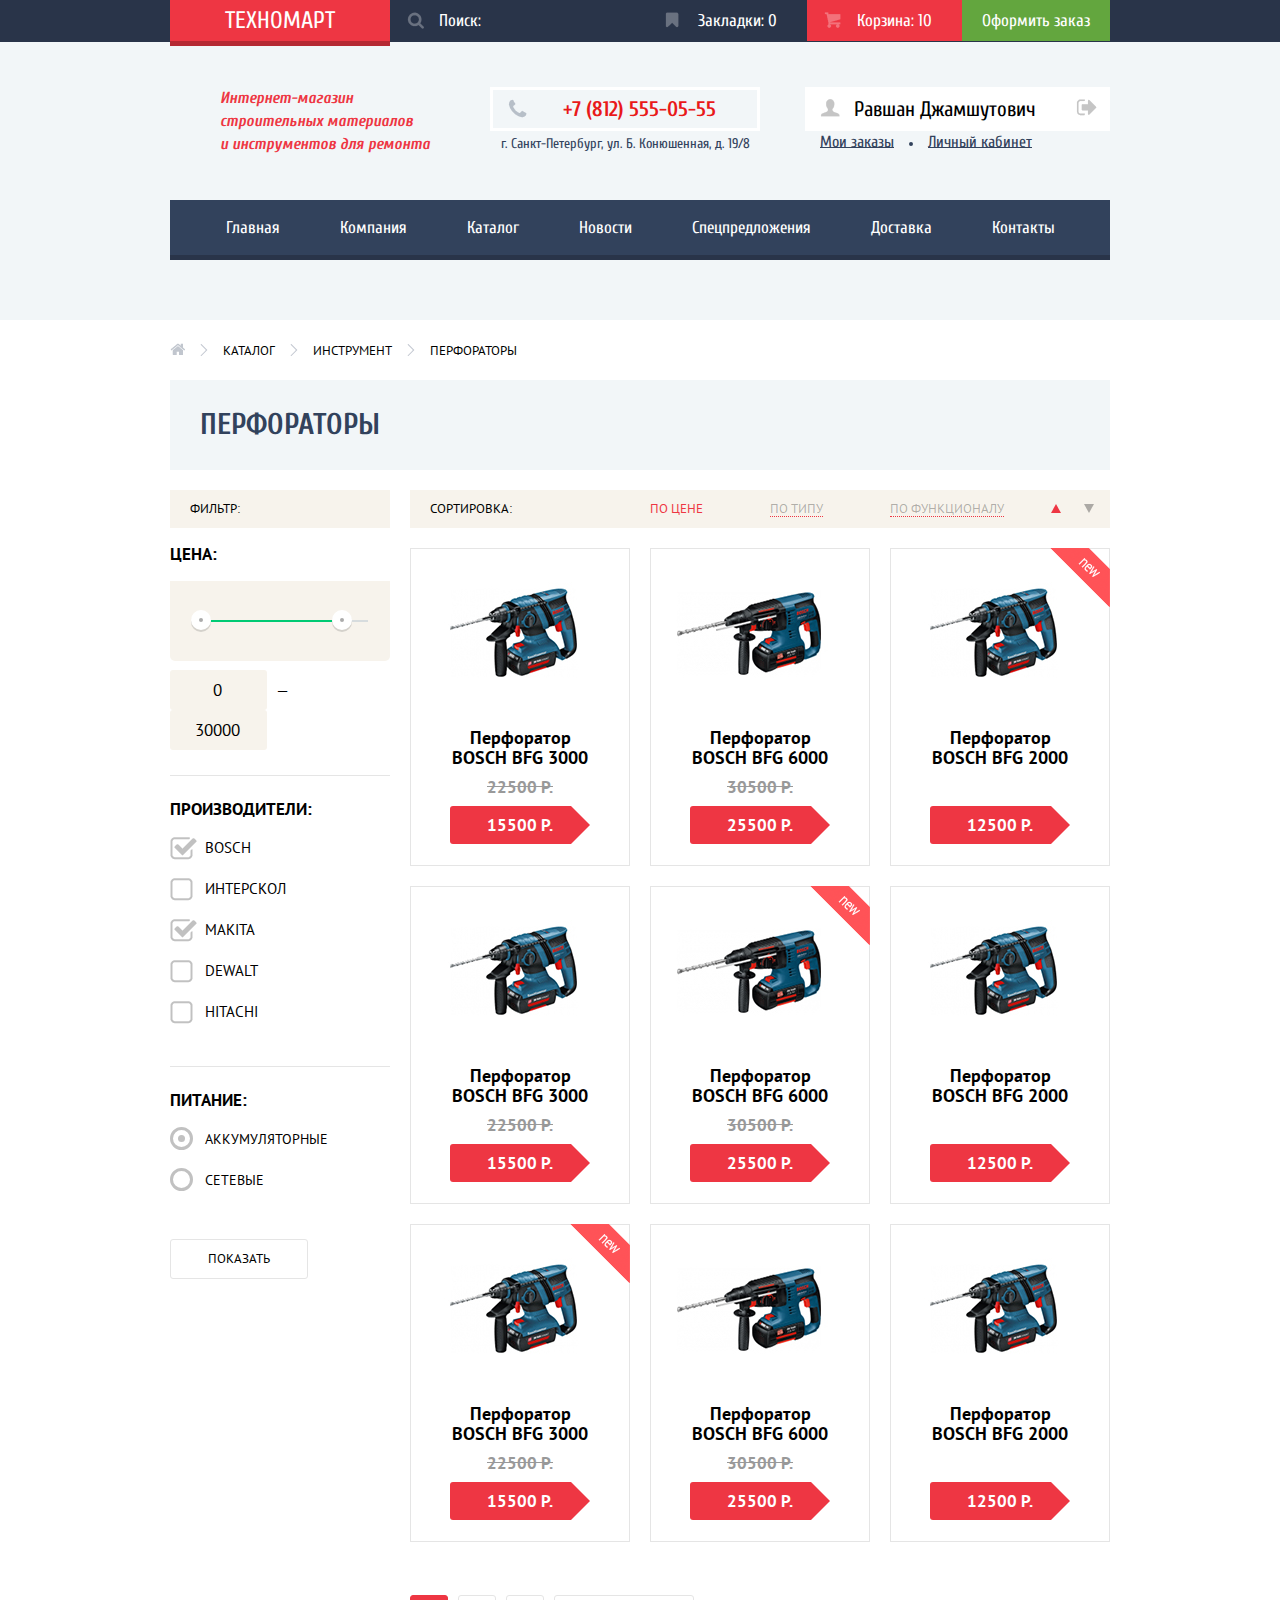
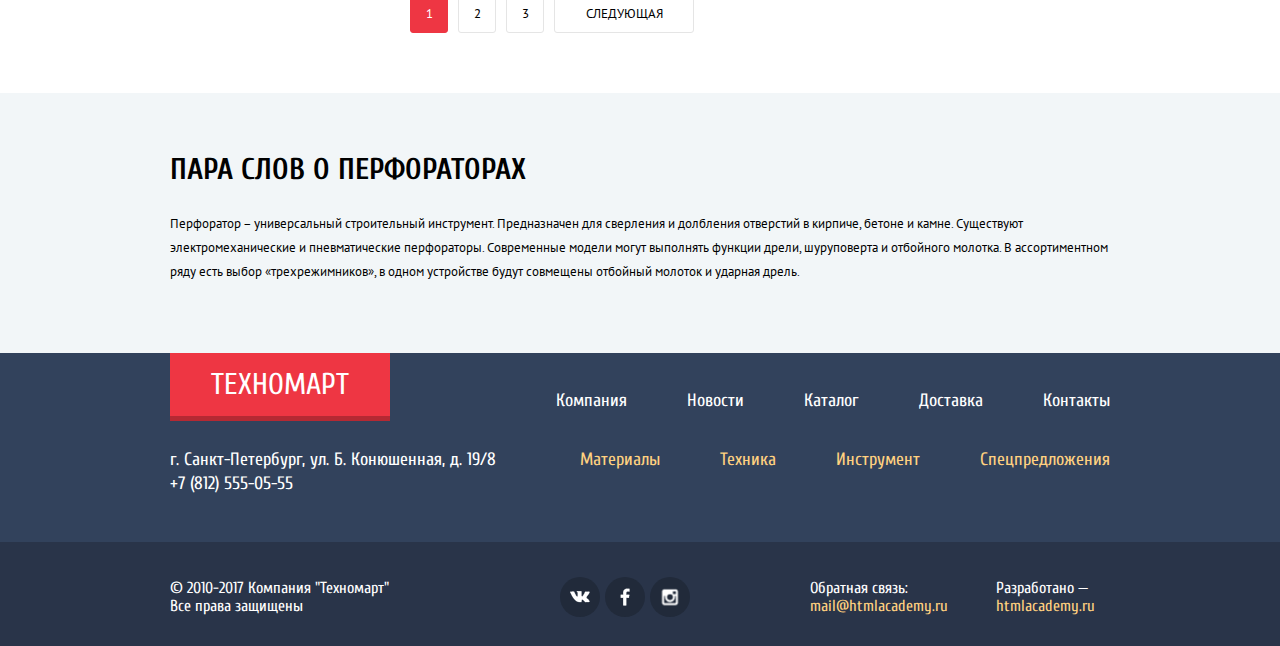
==== category.html @ e01e96de "ВСЁ перед перфекционированием по пикселям" ====
<!DOCTYPE html>
<html lang="ru">
  <head>
    <meta charset="utf-8">
    <link rel="stylesheet" href="css/normalize.css">
    <link rel="stylesheet" href="https://fonts.googleapis.com/css?family=Cuprum:400,700,700i|PT+Sans:400,700&amp;subset=cyrillic">
    <link rel="stylesheet" href="css/style.css">
    <title>HTML Academy: Техномарт</title>
  </head>
  <body>
    <header class="header-top"> <!--Верхняя узкая плашка с тёмно-синим фоном-->
      <div class="container clearfix">
        <a class="header-logo" href="index.html">
          <h1>Техномарт</h1>
        </a>
        <form class="header-search" action="https://echo.htmlacademy.ru" method="get"> <!--Поиск-->
          <input class="header-search-text" type="text" name="q" placeholder="Поиск:"><div class="header-search-icon"></div>
          <input class="header-search-button" type="submit">
        </form>
        <div class="header-references">
          <a class="header-bookmarks" href="#">Закладки: <span class="bookmarks-count">0</span></a>
          <a class="header-cart header-cart-full" href="#">Корзина: <span class="cart-count">10</span></a>
          <a class="header-order" href="#">Оформить заказ</a>
        </div>
      </div>
    </header>
    <header class="header-main"> <!--Вторая сверху широкая плашка с личным кабинетом, главным меню и светло-голубым фоном-->
      <div class="container clearfix"> <!--Центрирование-->
        <h2 class="header-description">
          Интернет-магазин строительных материалов
          <br>и инструментов для ремонта</h2>
        <div class="header-contacts"> <!--Блок контактной информации-->
          <a class="header-phone" href="tel:+78125550555">+7 (812) 555-05-55</a>
          <p class="header-address">г. Санкт-Петербург, ул. Б. Конюшенная, д. 19/8</p>
        </div>
        <div class="user-menu"> <!--Блок регистрации/авторизации/личного кабинета-->
          <div class="user-menu-top"> <!--Белый фон кнопок-->
            <a class="user-profile" href="#"><span class="user-name">Равшан Джамшутович</span></a>
            <a class="user-logout no-text" href="#"></a>
          </div>
          <div class="user-menu-bottom"> <!--Подменю появляется после входа на сайт-->
            <ul>
              <li><a href="#">Мои заказы</a></li> <!--Разделитель добавим псевдо-элементом для всех кроме первого дочернего пункта-->
              <li><a href="#">Личный кабинет</a></li>
            </ul>
          </div>
        </div>
      </div>
      <nav class="main-menu container">
        <ul>
          <li><a href="index.html">Главная</a></li>
          <li><a href="#">Компания</a></li>
          <li><a>Каталог</a></li>
          <li><a href="#">Новости</a></li>
          <li><a href="#">Спецпредложения</a></li>
          <li><a href="#">Доставка</a></li>
          <li><a href="#">Контакты</a></li>
        </ul>
      </nav>
    </header>
    <main class="main-category">
      <div class="bread-crumbs container"> <!--Хлебные крошки, предполагаем, что домик отображается всегда псевдо-элементом-->
        <a class="bread-home" href="index.html">Главная</a>
        <a href="#">Каталог</a>
        <a href="#">Инструмент</a>
        <a>Перфораторы</a>
        <!--Последняя ссылка без href, чтобы не перезагружать страницу-->
      </div>
      <section class="category-catalog container clearfix">
        <h3 class="category-header">Перфораторы</h3>
        <div class="catalog-filter">
          <div class="filter-header">Фильтр:</div>
          <form class="filter-form" action="https://echo.htmlacademy.ru" method="get"> <!--Фильтры-->
            <div class="filter-section">
              <b>Цена:</b>
              <div class="range-indicator">
                <div class="range-line">
                  <div class="range-line-active">
                  </div>
                </div>
              </div>
              <div class="field-line">
                <input class="important-field" type="number" name="price-min" value="0">
                <span>&mdash;</span>
                <input class="important-field" type="number" name="price-max" value="30000">
              </div>
            </div>
            <div class="filter-section">
              <b>Производители:</b>
              <ul>
                <li>
                  <input class="filter-checkbox" type="checkbox" name="producer-bosch" id="producer-checkbox-bosch" checked>
                  <label class="checkbox-label" for="producer-checkbox-bosch">Bosch</label>
                </li>
                <li>
                  <input class="filter-checkbox" type="checkbox" name="producer-interskol" id="producer-checkbox-interskol">
                  <label class="checkbox-label" for="producer-checkbox-interskol">Интерскол</label>
                </li>
                <li>
                  <input class="filter-checkbox" type="checkbox" name="producer-makita" id="producer-checkbox-makita" checked>
                  <label class="checkbox-label" for="producer-checkbox-makita">Makita</label>
                </li>
                <li>
                  <input class="filter-checkbox" type="checkbox" name="producer-dewalt" id="producer-checkbox-dewalt">
                  <label class="checkbox-label" for="producer-checkbox-dewalt">Dewalt</label>
                </li>
                <li>
                  <input class="filter-checkbox" type="checkbox" name="producer-hitachi" id="producer-checkbox-hitachi">
                  <label class="checkbox-label" for="producer-checkbox-hitachi">Hitachi</label>
                </li>
              </ul>
            </div>
            <div class="filter-section">
              <b>Питание:</b>
              <ul>
                <li>
                  <input class="filter-radio" type="radio" name="power-type" id="power-type-battery" value="1" checked>
                  <label class="radio-label" for="power-type-battery">Аккумуляторные</label>
                </li>
                <li>
                  <input class="filter-radio" type="radio" name="power-type" id="power-type-plug" value="2">
                  <label class="radio-label" for="power-type-plug">Сетевые</label>
                </li>
              </ul>
            </div>
            <input type="submit" value="Показать">
          </form>
        </div>
        <div class="catalog-main">
          <div class="catalog-sort">
            <span>Сортировка:</span>
            <a class="sort-parameter sort-price active" href="#">По цене</a>
            <a class="sort-parameter sort-type" href="#">По типу</a>
            <a class="sort-parameter sort-functions" href="#">По функционалу</a>
            <a class="sort-direction sort-asc active" href="#"></a> <!--Треугольничек вверх, asc = ascending-->
            <a class="sort-direction sort-desc" href="#"></a> <!--Треугольничек вниз, desc = descending-->
          </div>
          <div class="products-catalog clearfix"> <!--3 столбца, 3 строки-->
            <article class="products-catalog-item">
              <div class="product-actions">
                <a class="btn add-to-cart" href="#">Купить</a>
                <a class="btn add-to-bookmarks" href="#">В закладки</a>
              </div>
              <img src="img/product-bosch-bfg-3000.jpg" width="200" height="150" alt="Фото товара">
              <h4 class="product-name">Перфоратор BOSCH BFG 3000</h4>
              <span class="old-price">22500 Р.</span>
              <span class="current-price">15500 Р.</span>
            </article>
            <article class="products-catalog-item">
              <div class="product-actions">
                <a class="btn add-to-cart" href="#">Купить</a>
                <a class="btn add-to-bookmarks" href="#">В закладки</a>
              </div>
              <img src="img/product-bosch-bfg-6000.jpg" width="200" height="150" alt="Фото товара">
              <h4 class="product-name">Перфоратор BOSCH BFG 6000</h4>
              <span class="old-price">30500 Р.</span>
              <span class="current-price">25500 Р.</span>
            </article>
            <article class="products-catalog-item new">
              <div class="product-actions">
                <a class="btn add-to-cart" href="#">Купить</a>
                <a class="btn add-to-bookmarks" href="#">В закладки</a>
              </div>
              <img src="img/product-bosch-bfg-3000.jpg" width="200" height="150" alt="Фото товара">
              <h4 class="product-name">Перфоратор BOSCH BFG 2000</h4>
              <span class="old-price"></span>
              <span class="current-price">12500 Р.</span>
            </article>
            <article class="products-catalog-item">
              <div class="product-actions">
                <a class="btn add-to-cart" href="#">Купить</a>
                <a class="btn add-to-bookmarks" href="#">В закладки</a>
              </div>
              <img src="img/product-bosch-bfg-3000.jpg" width="200" height="150" alt="Фото товара">
              <h4 class="product-name">Перфоратор BOSCH BFG 3000</h4>
              <span class="old-price">22500 Р.</span>
              <span class="current-price">15500 Р.</span>
            </article>
            <article class="products-catalog-item new">
              <div class="product-actions">
                <a class="btn add-to-cart" href="#">Купить</a>
                <a class="btn add-to-bookmarks" href="#">В закладки</a>
              </div>
              <img src="img/product-bosch-bfg-6000.jpg" width="200" height="150" alt="Фото товара">
              <h4 class="product-name">Перфоратор BOSCH BFG 6000</h4>
              <span class="old-price">30500 Р.</span>
              <span class="current-price">25500 Р.</span>
            </article>
            <article class="products-catalog-item">
              <div class="product-actions">
                <a class="btn add-to-cart" href="#">Купить</a>
                <a class="btn add-to-bookmarks" href="#">В закладки</a>
              </div>
              <img src="img/product-bosch-bfg-3000.jpg" width="200" height="150" alt="Фото товара">
              <h4 class="product-name">Перфоратор BOSCH BFG 2000</h4>
              <span class="old-price"></span>
              <span class="current-price">12500 Р.</span>
            </article>
            <article class="products-catalog-item new">
              <div class="product-actions">
                <a class="btn add-to-cart" href="#">Купить</a>
                <a class="btn add-to-bookmarks" href="#">В закладки</a>
              </div>
              <img src="img/product-bosch-bfg-3000.jpg" width="200" height="150" alt="Фото товара">
              <h4 class="product-name">Перфоратор BOSCH BFG 3000</h4>
              <span class="old-price">22500 Р.</span>
              <span class="current-price">15500 Р.</span>
            </article>
            <article class="products-catalog-item">
              <div class="product-actions">
                <a class="btn add-to-cart" href="#">Купить</a>
                <a class="btn add-to-bookmarks" href="#">В закладки</a>
              </div>
              <img src="img/product-bosch-bfg-6000.jpg" width="200" height="150" alt="Фото товара">
              <h4 class="product-name">Перфоратор BOSCH BFG 6000</h4>
              <span class="old-price">30500 Р.</span>
              <span class="current-price">25500 Р.</span>
            </article>
            <article class="products-catalog-item">
              <div class="product-actions">
                <a class="btn add-to-cart" href="#">Купить</a>
                <a class="btn add-to-bookmarks" href="#">В закладки</a>
              </div>
              <img src="img/product-bosch-bfg-3000.jpg" width="200" height="150" alt="Фото товара">
              <h4 class="product-name">Перфоратор BOSCH BFG 2000</h4>
              <span class="old-price"></span>
              <span class="current-price">12500 Р.</span>
            </article>
          </div>
          <div class="catalog-paginator">
            <a class="active-page">1</a>
            <a href="#">2</a>
            <a href="#">3</a>
            <a class="next" href="#">Следующая</a>
            <!--[ВОПРОС] Подстановка ссылки на нужную страницу - программным путем? Тогда нужно дать кнопке и paginator-у какие-то id-шники?-->
          </div>
        </div>
      </section>
      <section class="category-about">
        <div class="container"> <!--Центрирование-->
          <h3 class="section-header">Пара слов о перфораторах</h3>
          <p class="section-content">
            Перфоратор &ndash; универсальный строительный инструмент. Предназначен для сверления и долбления отверстий в кирпиче, бетоне и камне.
            Существуют электромеханические и пневматические перфораторы. Современные модели могут выполнять функции дрели, шуруповерта и отбойного молотка.
            В ассортиментном ряду есть выбор &laquo;трехрежимников&raquo;, в одном устройстве будут совмещены отбойный молоток и ударная дрель.
          </p>
        </div>
      </section>
    </main>
    <footer class="footer-main"> <!--Плашка с нижним меню-->
      <div class="container clearfix"> <!--Центрирование-->
        <div class="footer-left"> <!--Часть с логотипом и контактной информацией без ссылок и заголовков-->
          <div class="footer-logo">
              Техномарт
          </div>
          <div class="footer-contacts">
            г. Санкт-Петербург, ул. Б. Конюшенная, д. 19/8
            <br>+7 (812) 555-05-55
          </div>
        </div>
        <div class="footer-right"> <!--Часть с двумя менюшками-->
          <nav class="footer-menu"> <!--Стиль в точности похож на главное меню в хэдере-->
            <ul>
              <li><a href="#">Компания</a></li>
              <li><a href="#">Новости</a></li>
              <li><a href="#">Каталог</a></li>
              <li><a href="#">Доставка</a></li>
              <li><a href="#">Контакты</a></li>
            </ul>
          </nav>
          <nav class="footer-menu additional-menu">
          <!--Класс additional-menu задаёт дополнительное смещение вправо и цвет вложенных ссылок-->
            <ul>
              <li><a href="#">Материалы</a></li>
              <li><a href="#">Техника</a></li>
              <li><a href="#">Инструмент</a></li>
              <li><a href="#">Спецпредложения</a></li>
            </ul>
          </nav>
        </div>
      </div>
    </footer>
    <footer class="footer-bottom"> <!--Тёмно-синяя плашка в самом низу страницы-->
      <div class="container clearfix"> <!--Центрирование-->
        <div class="copyright">
          &copy; 2010-2017 Компания "Техномарт"
          <br>Все права защищены
        </div>
        <div class="social">
          <a class="social-vk" href="#"></a>
          <a class="social-fb" href="#"></a>
          <a class="social-ig" href="#"></a>
          <!--Общий стиль через .social > a-->
        </div>
        <div class="feedback">
          Обратная связь:
          <br><a class="text-link" href="mailto:mail@htmlacademy.ru">mail@htmlacademy.ru</a>
        </div>
        <div class="developer">
          Разработано &mdash;
          <br><a class="text-link" href="https://htmlacademy.ru">htmlacademy.ru</a>
        </div>
      </div>
    </footer>
    <div class="pop-up cart-plus"> <!--Уведомление о добавлении в корзину-->
      <button class="pop-up-close" name="cart-plus-close"></button> <!--Крестик, закрывающий форму-->
      <b class="cart-plus-notification">Товар добавлен в корзину!</b>
      <div class="pop-up-bottom"> <!--Нижняя серая часть-->
        <a class="btn" href="#">Оформить заказ</a>
        <button class="button-weak" name="cart-plus-continue">Продолжить покупки</button>
      </div>
    </div>
  </body>
</html>
---- css/style.css ----
body {
  /*Расположение*/
  margin: 0;
  /*Блочная модель*/
  padding: 0;
  min-width: 960px;
  /*Текст*/
  font-family: "PT Sans", "Arial", sans-serif;
  font-weight: normal;
  font-style: normal;
  font-size: 13px;
  line-height: 24px;
  /*Оформление*/
}

a {
  /*Текст*/
  color: white;
  text-decoration: none;
}

.btn {
  display: block;
  font-family: "Cuprum", "Arial Narrow", sans-serif;
  font-size: 14px;
  line-height: 38px;
  text-transform: uppercase;
  border-radius: 3px;
  background: #ee3643;
  text-align: center;
}

.btn:not(.btn-weak):hover {
  background: #ca2c37;
}

.btn:not(.btn-weak):active {
  background: #ba2732;
}

.container {
  /*Расположение*/
  margin: 0 auto;
  /*Блочная модель*/
  width: 940px;
  /*Текст*/
  /*Оформление*/
}

.clearfix:after {
  content: "";
  /*Расположение*/
  display: table;
  clear: both;
  /*Блочная модель*/
  /*Текст*/
  /*Оформление*/
}

/*HEADER ОБЩИЙ*/

.header-top {
  /*Расположение*/
  /*Блочная модель*/
  /*Текст*/
  line-height: 41px;
  font-family: "Cuprum", "Arial Narrow", sans-serif;
  font-weight: normal;
  font-style: normal;
  font-size: 17px;
  color: white;
  /*Оформление*/
  background: #293449;
}

.header-logo {
  /*Расположение*/
  display: block;
  float: left;
  /*Блочная модель*/
  width: 220px;
  /*Текст*/
  /*Оформление*/
}

.header-logo h1 {
  /*Расположение*/
  margin: 0;
  /*Блочная модель*/
  padding: 0;
  /*Текст*/
  font-weight: normal;
  font-size: 24px;
  text-transform: uppercase;
  /*Оформление*/
  text-align: center;
  background: #ee3643;
  box-shadow: 0 5px #b52933;
}

.header-logo:hover h1 {
  /*Оформление*/
  background: #ca2c37;
  box-shadow: 0 5px #9a212a;
}

.header-logo:active h1 {
  /*Оформление*/
  background: #ba2732;
  box-shadow: 0 5px #8e1e26;
}

.header-search {
  /*Расположение*/
  float: left;
  position: relative;
  /*Блочная модель*/
  padding: 0;
  width: 220px;
  /*Текст*/
  /*Оформление*/
}

.header-search-text {
  /*Расположение*/
  display: block;
  /*Блочная модель*/
  box-sizing: border-box;
  padding: 0;
  padding-left: 49px;
  width: 100%;
  height: 41px;
  border: none;
  /*Текст*/
  font-family: "Cuprum", "Arial Narrow", sans-serif;
  font-weight: normal;
  font-style: normal;
  font-size: 17px;
  line-height: 41px;
  vertical-align: middle;
  color: white;
  /*Оформление*/
  background: none;
}

.header-search-text::-webkit-input-placeholder { /* Chrome/Opera/Safari */
  color: white;
}
.header-search-text::-moz-placeholder { /* Firefox 19+ */
  color: white;
}
.header-search-text:-ms-input-placeholder { /* IE 10+ */
  color: white;
}
.header-search-text:-moz-placeholder { /* Firefox 18- */
  color: white;
}

.header-search-icon {
  /*Расположение*/
  position: absolute;
  left: 17px;
  top: 12px;
  /*Блочная модель*/
  width: 17px;
  height: 17px;
  /*Текст*/
  /*Оформление*/
  background: url(../img/spritesheet.png) no-repeat;
  background-position: -257px -49px;
  opacity: 0.3;
}

.header-search-button {
  /*Расположение*/
  display: none;
}

.header-references {
  /*Расположение*/
  float: right;
  /*Блочная модель*/
  max-width: 500px;
  /*Текст*/
  font-size: 0;
  /*Оформление*/
  text-align: right;
}

.header-bookmarks, .header-cart, .header-order  {
  /*Расположение*/
  display: inline-block;
  vertical-align: middle;
  position: relative;
  /*Блочная модель*/
  padding: 0 30px 0 50px;
  /*Текст*/
  font-size: 17px;
  /*Оформление*/
  text-align: center;
}

.header-cart-full {
  /*Оформление*/
  background: #ee3643;
}

.header-order {
  /*Блочная модель*/
  padding-left: 20px;
  padding-right: 20px;
  /*Текст*/
  /*Оформление*/
  background: #63a63e;
}

.header-bookmarks::before {
  content: "";
  /*Расположение*/
  position: absolute;
  left: 17px;
  top: 12px;
  /*Блочная модель*/
  width: 14px;
  height: 16px;
  /*Текст*/
  /*Оформление*/
  background: url(../img/spritesheet.png) no-repeat;
  background-position: -10px -46px;
  opacity: 0.3;
}

.header-cart::before {
  content: "";
  /*Расположение*/
  position: absolute;
  left: 17px;
  top: 12px;
  /*Блочная модель*/
  width: 17px;
  height: 16px;
  /*Текст*/
  /*Оформление*/
  background: url(../img/spritesheet.png) no-repeat;
  background-position: -257px -10px;
  opacity: 0.3;
}

.header-search-text:hover, .header-bookmarks:hover, .header-cart:hover {
  /*Оформление*/
  background: #212a3a;
}

.header-cart-full:hover {
  /*Оформление*/
  background: #ca2c37;
}

.header-order:hover {
  /*Оформление*/
  background: #5fbb2d;
}

.header-search-text:hover + .header-search-icon, .header-bookmarks:hover::before, .header-cart:hover::before {
  /*Оформление*/
  opacity: 1;
}

.header-search-text:focus {
  /*Текст*/
  color: black;
  /*Оформление*/
  background: white;
}

.header-search-text:focus + .header-search-icon {
  /*Оформление*/
  background-position: -294px -49px;
  opacity: 1;
}

.header-bookmarks:active, .header-cart:active {
  /*Оформление*/
  background: #161d29;
  color: rgba(255, 255, 255, 0.5);
}

.header-cart-full:active {
  /*Оформление*/
  background: #ba2732;
}

.header-order:active {
  /*Оформление*/
  background: #518534;
  color: rgba(255, 255, 255, 0.5);
}

.header-bookmarks:active::before, .header-cart:active::before {
  /*Оформление*/
  opacity: 0.5;
}

.header-main {
  /*Блочная модель*/
  padding-bottom: 65px;
  /*Текст*/
  font-family: "Cuprum", "Arial Narrow", sans-serif;
  /*Оформление*/
  background: #f2f6f8;
}

.header-description {
  /*Расположение*/
  float: left;
  margin: 0;
  /*Блочная модель*/
  width: 210px;
  padding: 45px 60px 0 50px;
  padding-bottom: 0;
  /*Текст*/
  font-weight: bold;
  font-style: italic;
  font-size: 16px;
  line-height: 23px;
  color: #ee3643;
  /*Оформление*/
}

.header-contacts {
  /*Расположение*/
  float: left;
  /*Блочная модель*/
  width: 270px;
  padding-top: 45px;
}

.header-phone {
  /*Расположение*/
  display: block;
  position: relative;
  /*Блочная модель*/
  padding-left: 70px;
  border: 3px solid white;
  /*Текст*/
  font-weight: bold;
  font-size: 21px;
  line-height: 38px;
  vertical-align: middle;
  color: #e9191a;
}

.header-phone::before {
  content: "";
  /*Расположение*/
  position: absolute;
  left: 15px;
  top: 9px;
  /*Блочная модель*/
  width: 19px;
  height: 19px;
  /*Текст*/
  /*Оформление*/
  background: url(../img/spritesheet.png) no-repeat;
  background-position: -294px -10px;
}

.header-address {
  /*Расположение*/
  margin: 0;
  /*Блочная модель*/
  padding: 0;
  /*Текст*/
  font-size: 14px;
  line-height: 26px;
  vertical-align: bottom;
  color: #32425c;
  /*Оформление*/
  text-align: center;
}

.user-menu {
  /*Расположение*/
  float: right;
  /*Блочная модель*/
  padding-top: 45px;
  max-width: 420px;
  /*Текст*/
  font-size: 0;
  /*Оформление*/
}

.user-menu-top {
  text-align: right;
}

.user-menu-top a {
  /*Расположение*/
  display: inline-block;
  vertical-align: top;
  margin-left: 10px;
  position: relative;
  /*Текст*/
  font-size: 21px;
  line-height: 44px;
  color: black;
  /*Блочная модель*/
  min-height: 44px;
  padding: 0 25px 0 49px;
  /*Оформление*/
  background: white;
}

.user-menu-top .no-icon {
  /*Блочная модель*/
  padding-left: 25px;
}

.user-menu-top .no-text {
  /*Блочная модель*/
  padding-right: 0;
  margin-left: 0;
}

.user-menu-top a:first-child {
  margin-left: 0;
}

.user-menu-top a:active {
  color: rgba(0, 0, 0, 0.3);
}

.user-menu-top a::before {
  content: "";
  /*Расположение*/
  position: absolute;
  left: 15px;
  top: 12px;
  /*Блочная модель*/
  /*Оформление*/
  background: url(../img/spritesheet.png) no-repeat;
}

.user-menu-top .user-login::before {
  /*Блочная модель*/
  width: 20px;
  height: 17px;
  /*Текст*/
  /*Оформление*/
  background-position: -10px -136px;
}

.user-menu-top .user-login:hover::before {
  /*Оформление*/
  background-position: -50px -136px;
}

.user-menu-top .user-login:active::before {
  /*Оформление*/
  background-position: -10px -136px;
}

.user-menu-top .user-logout::before {
  /*Блочная модель*/
  width: 21px;
  height: 17px;
  /*Текст*/
  /*Оформление*/
  background-position: -90px -136px;
}

.user-menu-top .user-logout:hover::before {
  /*Оформление*/
  background-position: -238px -136px;
}

.user-menu-top .user-logout:active::before {
  /*Оформление*/
  background-position: -90px -136px;
}

.user-menu-top .user-profile::before {
  /*Блочная модель*/
  width: 20px;
  height: 18px;
  /*Текст*/
  /*Оформление*/
  background-position: -285px -86px;
}

.user-menu-top .user-profile:hover::before {
  /*Оформление*/
  background-position: -285px -124px;
}

.user-menu-top .user-profile:active::before {
  /*Оформление*/
  background-position: -285px -86px;
}

.user-menu-bottom {
  line-height: 21px;
}

.user-menu-bottom ul {
  margin: 0;
  padding: 0;
  list-style-type: none;
  font-size: 0;
}

.user-menu-bottom li {
  display: inline-block;
  vertical-align: middle;
  font-size: 16px;
  margin: 0;
  padding: 0;
  padding-left: 15px;
}

.user-menu-bottom a {
  vertical-align: middle;
  color: #32425c;
  text-decoration: underline;
}

.user-menu-bottom a:hover {
  /*Текст*/
  color: #ee3643;
}

.user-menu-bottom a:active {
  color: rgba(50, 66, 92, 0.3);
}

.user-menu-bottom li:not(:last-child)::after {
  content:"";
  display: inline-block;
  border: 2px solid #32425c;
  border-radius: 50%;
  margin-left: 15px;
}

.main-menu {
  margin-top: 43px;
  background: #32425c;
  box-shadow: 0 5px #293449;
}

.main-menu ul {
  padding: 0;
  margin: 0;
  font-size: 0;
  list-style-type: none;
  text-align: center;
}

.main-menu li {
  display: inline-block;
  vertical-align: top;
  margin: 0;
  font-size: 17px;
}

.main-menu a {
  display: block;
  padding: 0 30px;
  line-height: 55px;
}

.main-menu a:hover {
  background: #293449;
}

.main-menu a:active {
  color: rgba(255,255,255,0.5);
  background: #1d2739;
  box-shadow: 0 5px #1d2739;
}

/*INDEX.HTML*/

.main-index {
  margin-top: 59px;
}

.highlights {
  margin-bottom: 32px;
  font-family: "Cuprum", "Arial Narrow", sans-serif;
  color: white;
}

/*КАК ТУТ СДЕЛАТЬ ЗАЩИТУ ОТ ПЕРЕПОЛНЕНИЯ?*/

.highlight {
  position: relative;
  margin-bottom: 20px;
  padding-left: 20px;
  padding-top: 20px;
  width: 280px;
  height: 103px;
}

.highlight b {
  display: block;
  margin: 0;
  padding: 0;
  font-size: 24px;
  font-weight: bold;
}

.highlight a {
  position: absolute;
  left: 25px;
  bottom: 22px;
  width: 135px;
  background-color: rgba(0, 0, 0, 0.1);
}

.highlight a:hover {
  background-color: rgba(0, 0, 0, 0.2);
}

.highlight a:active {
  background-color: rgba(0, 0, 0, 0.3);
}

.highlight::before {
  content:"";
  position: absolute;
  top: 30px;
  right: 30px;
  background: url(../img/spritesheet.png) no-repeat;
}

.highlight.new::after {
  content:"";
  position: absolute;
  top: 0;
  right: 0;
  width: 60px;
  height: 59px;
  background: url(../img/spritesheet.png) no-repeat;
  background-position: -333px -10px;
}

.highlight-materials {
  float: left;
  margin-right: 20px;
  background-color: #f6b22d;
}

.highlight-materials::before {
  width: 44px;
  height: 65px;
  background-position: -105px -185px;
}

.highlight-equipment {
  float: left;
  background-color: #4aafde;
}

.highlight-equipment::before {
  width: 75px;
  height: 61px;
  background-position: -10px -185px;
}

.highlight-vehicles {
  float: right;
  background-color: #cc79d1;
}

.highlight-vehicles::before {
  width: 78px;
  height: 62px;
  background-position: -169px -185px;
}

.highlights-slider {
  float: left;
  width: 620px;
  position: relative;
}

.highlights-slider input {
  display: none;
}

.highlights-slider-legend {
  position: absolute;
  bottom: 30px;
  left: 50%;
  width: 12px;
  height: 12px;
  border-radius: 50%;
  background: white;
  z-index: 10;
  cursor: pointer;
}

.highlights-slider-legend[for="highlights-toggle-perforators"] {
  transform: translateX(-9px);
}

.highlights-slider-legend[for="highlights-toggle-drills"] {
  transform: translateX(9px);
}

.highlights-slider-legend::after {
  position: absolute;
  top: 3px;
  left: 3px;
  width: 6px;
  height: 6px;
  border-radius: 50%;
  background: #ee3643;
  z-index: 20;
}

.highlights-slider-previous {
  position: absolute;
  top: 45%;
  left: 20px;
  width: 22px;
  height: 40px;
  background: url(../img/spritesheet.png) no-repeat -325px -89px;
  z-index: 10;
  cursor: pointer;
}

.highlights-slider-next {
  position: absolute;
  top: 45%;
  right: 20px;
  width: 22px;
  height: 40px;
  background: url(../img/spritesheet.png) no-repeat -367px -89px;
  z-index: 10;
  cursor: pointer;
}

.highlights-slide {
  display: none;
  position: relative;
  padding: 20px;
  height: 226px;
}

#highlights-toggle-perforators:checked ~ .highlight-slide-perforators {
  display: block;
}

#highlights-toggle-drills:checked ~ .highlight-slide-drills {
  display: block;
}

#highlights-toggle-perforators:checked ~ .highlights-slider-legend[for="highlights-toggle-perforators"]::after {
  content:"";
}

#highlights-toggle-drills:checked ~ .highlights-slider-legend[for="highlights-toggle-drills"]::after {
  content:"";
}

.highlights-slide b {
  display: block;
  width: 320px;
  margin: 0;
  padding: 0;
  font-size: 36px;
  line-height: 36px;
  text-transform: uppercase;
}

.highlights-slide p {
  margin: 0;
  width: 320px;
  font-family: "PT Sans", "Arial", sans-serif;
  font-size: 18px;
}

.highlights-slide a {
  position: absolute;
  left: 25px;
  bottom: 22px;
  width: 195px;
}

.highlight-slide-perforators {
  background: darkgrey url(../img/highlights-slide-perforators.jpg) no-repeat
}

.highlight-slide-drills {
  background: darkgrey url(../img/highlights-slide-drills.jpg) no-repeat
}

.highlight-discounts {
  float: right;
  background-color: #85d179;
}

.highlight-discounts::before {
  width: 59px;
  height: 72px;
  background-position: -159px -93px;
}

.highlight-delivery {
  float: right;
  background-color: #f6b22d;
}

.highlight-delivery::before {
  width: 78px;
  height: 63px;
  background-position: -159px -10px;
}

.popular-header {
  position: relative;
  margin-bottom: 20px;
  padding-left: 20px;
  background-color: #f7f3ec;
}

.popular-header h3 {
  margin: 0;
  padding: 0;
  font-family: "Cuprum", "Arial Narrow", sans-serif;
  font-size: 30px;
  line-height: 90px;
  vertical-align: middle;
  color: #32425c;
  text-transform: uppercase;
}

.popular-header a {
  position: absolute;
  bottom: 26px;
  right: 24px;
  width: 253px;
}

.products-catalog-item {
  float: left;
  position: relative;
  padding: 9px;
  width: 200px;
  height: 298px;
  min-height: 298px;
  border: 1px solid #e5e5e5;
  margin-right: 20px;
  margin-bottom: 20px;
  font-weight: bold;
}

.popular-products .products-catalog-item:nth-child(3) {
  margin-right: 0;
}

.popular-products .products-catalog-item:nth-child(4) {
  float: right;
  margin-right: 0;
}

.products-catalog-item.new::after {
  content:"";
  position: absolute;
  top: -1px;
  right: -1px;
  /*ПОЧЕМУ НЕ УЧИТЫВАЕТ BORDER?*/
  width: 60px;
  height: 59px;
  background: url(../img/spritesheet.png) no-repeat;
  background-position: -333px -10px;
}

.products-catalog-item:hover {
  box-shadow: 0 10px 25px 0 rgba(0,0,0,0.5);
}

.products-catalog-item img {
  display: block;
  height: 150px;
}

.product-actions {
  visibility: hidden;
  position: absolute;
  top: 45px;
  left: 41px;
  width: 135px;
}

.products-catalog-item:hover > img {
  visibility: hidden;
}

.products-catalog-item:hover > .product-actions {
  visibility: visible;
}

.btn.add-to-cart {
  position: relative;
  background: #63a63e;
  box-shadow: inset 0 -3px #367315;
  margin-bottom: 7px;
}

.add-to-cart::before {
  content: "";
  position: absolute;
  left: 12px;
  top: 10px;
  width: 17px;
  height: 16px;
  background: url(../img/spritesheet.png) no-repeat;
  background-position: -257px -10px;
  opacity: 0.3;
}

.btn.add-to-cart:hover {
  background: #5fbb2d;
}

.add-to-cart:hover::before {
  opacity: 1;
}

.btn.add-to-cart:active {
  background: #518534;
  box-shadow: none;
}

.add-to-cart:active::before {
  opacity: 1;
}

.btn.add-to-bookmarks {
  color: #32425c;
  background: white;
  box-shadow: inset 0 0 0 3px #63a63e;
}

.btn.add-to-bookmarks:hover {
  box-shadow: inset 0 0 0 3px #32425c;
}

.btn.add-to-bookmarks:active {
  color: rgba(50,66,92,0.3);
  box-shadow: inset 0 0 0 3px rgba(50,66,92,0.3);
}

.products-catalog-item h4 {
  margin: 0;
  margin-top: 20px;
  padding: 0 20px;
  font-size: 18px;
  line-height: 20px;
  text-align: center;
}

.products-catalog-item span {
  display: block;
  margin: 0 auto;
  min-height: 38px;
  font-size: 17px;
  line-height: 38px;
  vertical-align: middle;
  text-align: center;
}

.old-price {
  color: #999999;
  text-decoration: line-through;
}

.current-price {
  position: relative;
  color: white;
  width: 140px;
  border-radius: 3px;
  background: #ee3643;
}

.current-price::before {
  content: "";
  position: absolute;
  right: 0;
  bottom: 0;
  height: 38px;
  border-right: 19px solid white;
}

.current-price::after {
  content: "";
  position: absolute;
  right: -19px;
  bottom: 0;
  border: 19px solid transparent;
  border-left: 19px solid #ee3643;
}

.popular-producers {
  margin-bottom: 65px;
}

.producers-catalog-item {
  display: block;
  float: left;
  width: 218px;
  height: 143px;
  max-height: 143px;
  border: 1px solid #e5e5e5;
  line-height: 145px;
  text-align: center;
  margin-right: 20px;
  margin-bottom: 20px;
}

.producers-catalog-item:nth-child(4n+3) {
  margin-right: 0;
}

.producers-catalog-item:nth-child(4n) {
  float: right;
  margin-right: 0;
}

.producers-catalog-item:hover {
  box-shadow: 0 10px 25px 0 rgba(0,0,0,0.5);
}

.producers-catalog-item:active {
  box-shadow: 0 4px 10px 0 rgba(0,0,0,0.5);
}

.producers-catalog-item img {
  vertical-align: middle;
}

.producers-catalog-item:active img {
  opacity: 0.3;
}

.services {
  margin-bottom: 80px;
  padding-top: 65px;
  background: #f2f6f8;
}

.section-header {
  margin: 0;
  padding: 0;
  margin-bottom: 30px;
  font-family: "Cuprum", "Arial Narrow", sans-serif;
  font-size: 30px;
  color: black;
  text-transform: uppercase;
}

.section-content {
  margin: 0;
  margin-bottom: 24px;
}

.services-slider {
  margin-top: 80px;
}

.services-slider input {
  display: none;
}

.services-slider-controls {
  position: relative;
  float: left;
  margin-bottom: 80px;
  width: 240px;
}

.services-slider-controls label {
  display: block;
  font-family: "Cuprum", "Arial Narrow", sans-serif;
  font-weight: bold;
  font-size: 21px;
  line-height: 60px;
  vertical-align: middle;
  padding-left: 20px;
  color: white;
  background: #32425c;
  box-shadow: 0 -1px #293449;
  cursor: pointer;
}

#services-toggle-delivery:checked ~ .services-slider-controls label[for="services-toggle-delivery"] {
  background: white;
  color: #32425c;
  box-shadow: none;
}

#services-toggle-guaranty:checked ~ .services-slider-controls label[for="services-toggle-guaranty"] {
  background: white;
  color: #32425c;
  box-shadow: none;
}

#services-toggle-loan:checked ~ .services-slider-controls label[for="services-toggle-loan"] {
  background: white;
  color: #32425c;
  box-shadow: none;
}

.services-slider-controls label:hover {
  background: #293449;
}

.services-slider-controls::after {
  content:"";
  position: absolute;
  right: 0;
  top: 50%;
  width: 10px;
  height: 272px;
  background: url(../img/services-divider.png) no-repeat;
  transform: translate(0, -136px);
}

.services-slides {
  float: right;
  width: 620px;
}

.services-slide b {
  display: block;
  font-family: "Cuprum", "Arial Narrow", sans-serif;
  font-weight: normal;
  font-size: 33px;
  color: #32425c;
  text-transform: uppercase;
  margin-bottom: 32px;
}

.services-slide {
  display: none;
  min-height: 245px;
}

.services-slide a {
  display: inline-block;
  margin-top: 20px;
  width: 195px;
}

.services-slide-delivery {
  background: url(../img/services-slide-delivery.png) no-repeat 100% 24px;
}

.services-slide-guaranty {
  background: url(../img/services-slide-guaranty.png) no-repeat 100% 2px;
}

.services-slide-loan {
  background: url(../img/services-slide-loan.png) no-repeat 100% 0;
}

#services-toggle-delivery:checked ~ .services-slides .services-slide-delivery {
  display: block;
}

#services-toggle-guaranty:checked ~ .services-slides .services-slide-guaranty {
  display: block;
}

#services-toggle-loan:checked ~ .services-slides .services-slide-loan {
  display: block;
}

.about-us {
  margin-bottom: 86px;
}

.brief-description {
  float: left;
  width: 600px;
}

.brief-description a {
  width: 220px;
}

.brief-contacts {
  float: right;
  width: 300px;
}

.road-map-small {
  display: block;
  margin-top: 31px;
  margin-bottom: 40px;
}

.road-map-small img {
  display: block;
}

.transport-partners {
  font-family: "Cuprum", "Arial Narrow", sans-serif;
  font-weight: bold;
  font-size: 18px;
  list-style-type: none;
  padding: 0;
  margin: 0;
  margin-top: -5px;
  margin-bottom: 31px;
}

.transport-partners li {
  position: relative;
  line-height: 40px;
  padding-left: 37px;
}

.transport-partners li::before {
  content:"";
  position: absolute;
  left: 0;
  top: 50%;
  width: 25px;
  border: 1px solid #fb565a;
}

/*CATEGORY.HTML*/

.bread-crumbs {
  line-height: 59px;
}

.bread-crumbs a {
  position: relative;
  vertical-align: middle;
  color: black;
  text-transform: uppercase;
}

.bread-crumbs a:not(:last-child) {
  margin-right: 35px;
}

.bread-crumbs a:not(:first-child)::before {
  content:"";
  position: absolute;
  left: -23px;
  top: 2px;
  width: 8px;
  height: 12px;
  background: url(../img/spritesheet.png) no-repeat -10px -10px;
}

.bread-home {
  top: -1px;
  display: inline-block;
  vertical-align: top;
  font-size: 0;
  width: 15px;
  height: 12px;
  background: url(../img/spritesheet.png) no-repeat -38px -10px;
}

.category-catalog {
  margin-bottom: 60px;
}

.category-header {
  margin: 0;
  margin-bottom: 20px;
  padding: 0;
  padding-left: 30px;
  font-family: "Cuprum", "Arial Narrow", sans-serif;
  font-size: 30px;
  line-height: 90px;
  vertical-align: middle;
  color: #32425c;
  text-transform: uppercase;
  background: #f2f6f8;
}

.catalog-filter {
  float: left;
  width: 220px;
  text-transform: uppercase;
}

.filter-form input {
  font-family: "PT Sans", "Arial", sans-serif;
}

.filter-section b {
  display: block;
  font-weight: bold;
  font-size: 17px;
  margin-top: -6px;
  margin-bottom: 15px;
}

.filter-section:not(:last-of-type) {
  padding-bottom: 25px;
  border-bottom: 1px solid #e5e5e5;
  margin-bottom: 27px;
}

.range-indicator {
  padding: 39px 22px 39px 31px;
  background: #f7f3ec;
  border-bottom-left-radius: 5px;
  border-bottom-right-radius: 5px;
  margin-bottom: 9px;
}

.range-line {
  background: #d7dcde;
}

.range-line-active {
  width: 141px;
  height: 2px;
  background: #00ca74;
  position: relative;
}

.range-line-active::before, .range-line-active::after {
  content: "";
  position: absolute;
  top: -10px;
  left: -10px;
  width: 4px;
  height: 4px;
  background: #ababab;
  border: 8px solid white;
  border-radius: 50%;
  box-shadow: 0 2px #d4d1cb;
}

.range-line-active::after {
  left: auto;
  right: -10px;
}

.field-line {
  font-size: 0;
}

.field-line span {
  display: inline-block;
  font-size: 16px;
  width: 30px;
  text-align: center;
}

.filter-form .important-field {
  display: inline-block;
  font-size: 17px;
  line-height: 38px;
  border: none;
  border-radius: 3px;
  padding-left: 15px;
  width: 80px;
  background: #f7f3ec;
  text-align: center;
}

.filter-checkbox {
  display: none;
}

.filter-radio {
  display: none;
}

.checkbox-label {
  font-size: 15px;
}

.radio-label {
  font-size: 14px;
}

.filter-section ul {
  margin: 0;
  padding: 0;
  list-style: none;
}

.filter-section li {
  margin: 0;
  padding: 0;
  padding-left: 35px;
  height: 41px;
}

.filter-section label {
  display: block;
  position: relative;
  cursor: pointer;
}

.checkbox-label::before {
  content: "";
  position: absolute;
  top: 1px;
  left: -35px;
  background: url(../img/spritesheet.png) no-repeat;
  background-position: -10px -93px;
  width: 23px;
  height: 23px;
  opacity: 0.83;
}

.filter-checkbox:checked + label::before {
  background-position: -238px -93px;
  width: 27px;
}

.filter-checkbox + label:hover::before {
  opacity: 1;
}

.filter-checkbox:disabled + label{
  color: rgba(0,0,0,0.4);
}

.filter-checkbox:disabled + label::before {
  opacity: 0.3;
}

.radio-label::before {
  content: "";
  position: absolute;
  top: 0;
  left: -35px;
  width: 17px;
  height: 17px;
  border: 3px solid #c1c1c1;
  border-radius: 50%;
}

.filter-radio:checked + label::after {
  content: "";
  position: absolute;
  width: 7px;
  height: 7px;
  top: 8px;
  left: -27px;
  transform: translate (-50%, -50%);
  background: #c1c1c1;
  border-radius: 50%;
}

.filter-radio + label:hover::before {
  border-color: #b5b5b5;
}

.filter-radio + label:hover::after {
  background: #b5b5b5;
}

.filter-radio:disabled + label {
  color: rgba(0,0,0,0.4);
}

.filter-radio:disabled + label::before {
  background-color: #e9e9e9;
}

.filter-radio:disabled + label::after {
  background: #e9e9e9;
}

.filter-form input[type="submit"] {
  margin-top: 30px;
  display: block;
  width: 138px;
  line-height: 36px;
  vertical-align: middle;
  border: 1px solid #e5e5e5;
  border-radius: 3px;
  background: none;
  text-transform: uppercase;
  font-size: 13px;
  cursor: pointer;
}

.catalog-main {
  float: right;
  width: 700px;
}

.filter-header, .catalog-sort {
  margin-bottom: 20px;
  padding-left: 20px;
  padding-top: 11px;
  padding-bottom: 12px;
  line-height: 15px;
  text-transform: uppercase;
  background: #f7f3ec;
  position: relative;
}

.sort-parameter {
  position: absolute;
  top: 11px;
  color: rgba(0, 0, 0, 0.3);
  border-bottom: 1px dotted #ee3643;
}

.sort-price {
  left: 240px;
}

.sort-type {
  left: 360px;
}

.sort-functions {
  left: 480px;
}

.sort-parameter.active {
  color: #ee3643;
  border: none;
}

.sort-parameter:hover {
  color: black;
  border-bottom: 1px solid #ee3643;
}

.sort-direction {
  position: absolute;
}

.sort-asc {
  right: 49px;
  top: 9px;
  border: 5px solid transparent;
  border-bottom: 9px solid rgba(0, 0, 0, 0.3);
}

.sort-desc {
  right: 16px;
  top: 14px;
  border: 5px solid transparent;
  border-top: 9px solid rgba(0, 0, 0, 0.3);
}

.sort-asc.active {
  border-bottom-color: #ee3643;
}

.sort-desc.active {
  border-top-color: #ee3643;
}

.sort-asc:hover {
  border-bottom-color: black;
}

.sort-desc:hover {
  border-top-color: black;
}

.category-catalog .products-catalog-item:nth-child(3n + 2) {
  margin-right: 0;
}

.category-catalog .products-catalog-item:nth-child(3n) {
  float: right;
  margin-right: 0;
}

.catalog-paginator {
  margin-top: 33px;
  font-size: 0;
}

.catalog-paginator a {
  display: inline-block;
  vertical-align: middle;
  color: black;
  line-height: 36px;
  min-width: 36px;
  border: 1px solid #e5e5e5;
  font-size: 13px;
  text-transform: uppercase;
  text-align: center;
  margin-right: 10px;
  border-radius: 3px;
}

.catalog-paginator .next {
  width: 138px;
}

.catalog-paginator a:hover {
  border-color: #bdc6ca;
}

.catalog-paginator a:active {
  border-color: #ee3643;
}

.catalog-paginator a.active-page {
  color: white;
  background: #ee3643;
  border-color: #ee3643;
}


.category-about {
  padding-top: 65px;
  padding-bottom: 45px;
  background: #f2f6f8;
}

/*FOOTER ОБЩИЙ*/

.footer-main {
  padding-bottom: 35px;
  font-family: "Cuprum", "Arial Narrow", sans-serif;
  color: white;
  background: #32425c;
}

.footer-left {
  float: left;
  width: 350px;
}

.footer-right {
  float: right;
  width: 580px;
  padding-top: 36px;
  text-align: right;
}

.footer-menu {
  margin-bottom: 35px;
}

.footer-menu a:hover {
  text-decoration: underline;
}

.footer-menu a:active {
  text-decoration: none;
  opacity: 0.5;
}

.footer-menu ul {
  list-style-type: none;
  padding: 0;
  margin: 0;
  font-size: 0;
}

.footer-menu li {
  margin: 0;
  padding: 0;
  font-size: 18px;
  display: inline-block;
  vertical-align: top;
  margin-right: 60px;
}

.footer-menu li:last-child {
  margin-right: 0;
}

.additional-menu a {
  color: #ffd180;
}

.footer-logo {
  width: 220px;
  font-weight: normal;
  font-size: 30px;
  line-height: 63px;
  text-transform: uppercase;
  text-align: center;
  background: #ee3643;
  box-shadow: 0 5px #b52933;
  margin-bottom: 32px;
}

.footer-contacts {
  font-size: 18px;
}

.footer-bottom {
  background: #293449;
  font-family: "Cuprum", "Arial Narrow", sans-serif;
  font-size: 16px;
  line-height: 18px;
  color: white;
  padding-bottom: 20px;
}

.text-link {
  color: #ffd180;
}

.text-link:hover {
  text-decoration: underline;
}

.text-link:active {
  text-decoration: none;
  color: #ee3643;
}

.copyright {
  float: left;
  width: 240px;
  padding-top: 37px;
  margin-right: 150px;
}

.social {
  float: left;
  width: 230px;
  padding-top: 35px;
  margin-right: 20px;
  font-size: 0;
}

.social a {
  display: inline-block;
  position: relative;
  margin-right: 5px;
  width: 40px;
  height: 40px;
  border-radius: 50%;
  background: #212a3a;
}

.social a::before {
  content:"";
  display: block;
  position: absolute;
  top: 20px;
  left: 20px;
  transform: translate(-50%, -50%);
  background-image: url(../img/spritesheet.png);
  background-repeat: no-repeat;
}

.social-vk::before {
  width: 20px;
  height: 12px;
  background-position: -267px -186px;
}

.social-fb::before {
  width: 10px;
  height: 18px;
  background-position: -325px -149px;
}

.social-ig::before {
  width: 17px;
  height: 17px;
  background-position: -355px -149px;
}

.social a:hover {
  background: #ee3643;
}

.feedback {
  float: left;
  width: 160px;
  padding-top: 37px;
}

.developer {
  float: right;
  max-width: 105px;
  padding-top: 37px;
  padding-right: 15px;
}

.pop-up {
  display: none;
  position: fixed;
  top: 50%;
  left: 50%;
  transform: translate(-50%, -50%);
  box-shadow: 0 20px 40px rgba(0,0,0,0.75);
}

.pop-up-close {
  position: absolute;
  top: 9px;
  right: 10px;
  padding: 0;
  width: 21px;
  height: 21px;
  background: url(../img/pop-up-close.svg) no-repeat;
  border: none;
  cursor: pointer;
}

.write-us {
  width: 620px;
  border-top: 6px solid #ee3643;
}

.pop-up-container {
  padding: 37px 80px 22px;
  background: white;
}

.pop-up-footer {
  background: #f1f1f1;
}

.feedback-left-half {
  float: left;
  width: 220px;
}

.feedback-right-half {
  float: right;
  width: 220px;
}

.feedback-form label {
  display: block;
  font-family: "Cuprum", "Arial Narrow", sans-serif;
  font-weight: bold;
  font-size: 18px;
  margin-bottom: 6px;
}

.feedback-input {
  display: block;
  box-sizing: border-box;
  width: 100%;
  line-height: 38px;
  padding: 0 15px;
  border: none;
  border-radius: 3px;
  box-shadow: inset 0 0 0 2px #d7dcde;
  margin-bottom: 15px;
}

.feedback-form textarea {
  font-family: "PT Sans", "Arial", sans-serif;
  font-size: 13px;
  line-height: 25px;
  padding: 5px 15px;
}

.feedback-form input[type="submit"] {
  border: none;
  color: white;
  width: 100%;
  margin-bottom: 15px;
}

.feedback-input::-webkit-input-placeholder { /* Chrome/Opera/Safari */
  color: #999999;
}
.feedback-input::-moz-placeholder { /* Firefox 19+ */
  color: #999999;
}
.feedback-input:-ms-input-placeholder { /* IE 10+ */
  color: #999999;
}
.feedback-input:-moz-placeholder { /* Firefox 18- */
  color: #999999;
}

.road-map-big {
  display: none;
  box-shadow: 0 0 16px rgba(0,0,0,0.5);
}

.road-map-big img {
  display: block;
}

.cart-plus {
  display: none;
  width: 620px;
  border-top: 6px solid #ee3643;
}

.cart-plus-notification {
  display: block;
  position: relative;
  margin-top: 25px;
  margin-bottom: 30px;
  font-size: 30px;
  font-family: "Cuprum", "Arial Narrow", sans-serif;
  padding-left: 100px;
}

.cart-plus-notification::before {
  content:"";
  position: absolute;
  left: 0;
  top: -30px;
  width: 66px;
  height: 66px;
  background: url(../img/spritesheet.png) no-repeat -73px -10px;
}

.cart-plus a {
  display: inline-block;
  vertical-align: top;
  margin-right: 20px;
  margin-bottom: 15px;
  width: 220px;
}

.cart-plus .btn-weak {
  margin: 0;
  padding: 0;
  width: 220px;
  background: white;
  display: inline-block;
  vertical-align: top;
  border: none;
  margin-bottom: 15px;
  cursor: pointer;
}
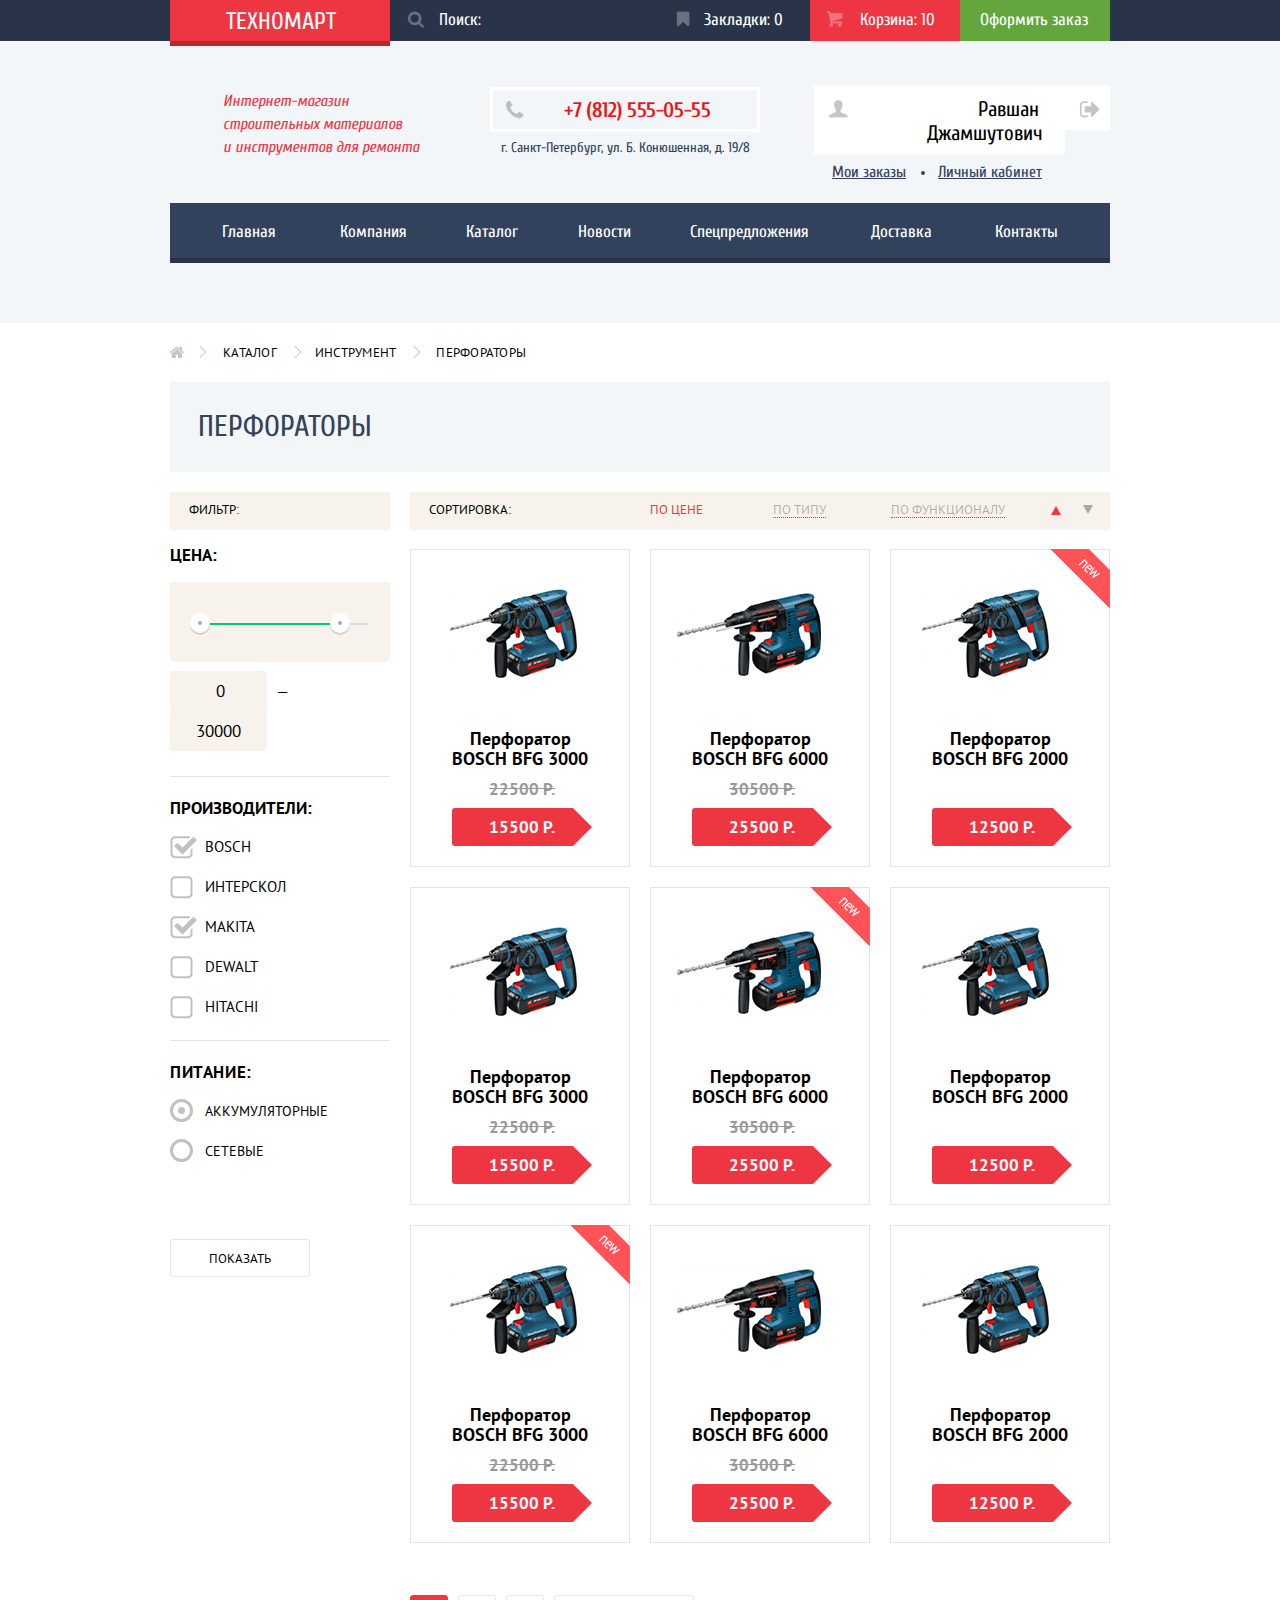
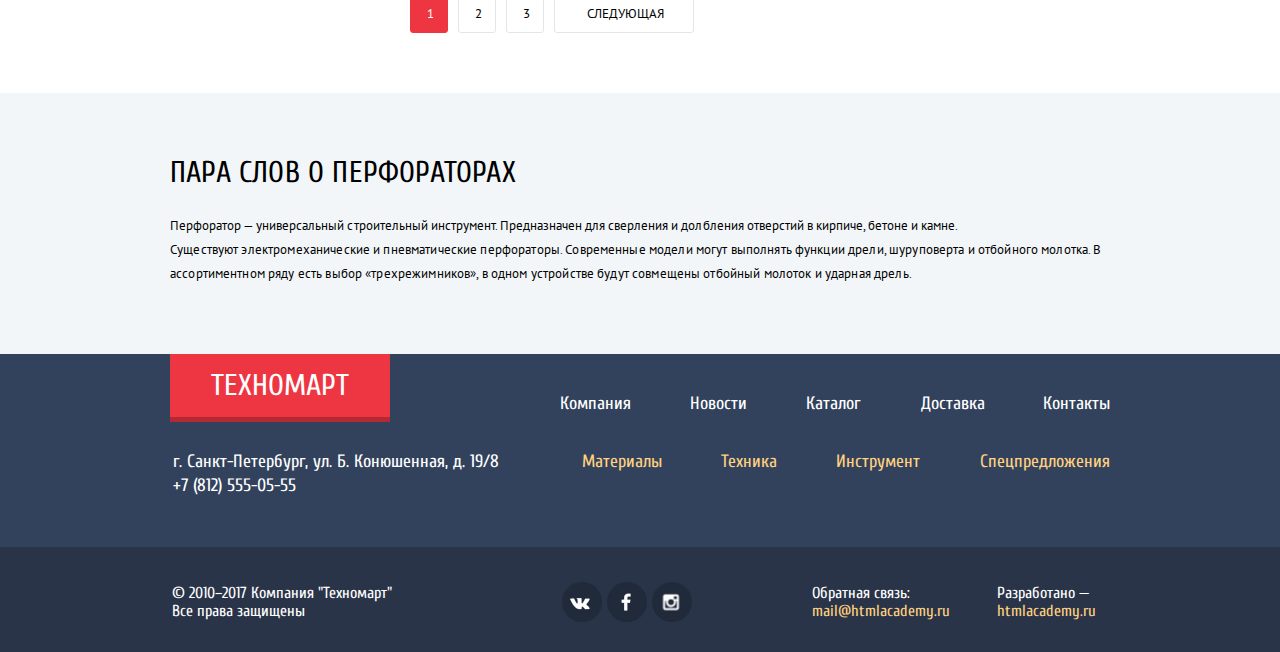
==== commit 3edc7ef6: "Pixel Perfect" ====
--- a/category.html
+++ b/category.html
@@ -3,7 +3,7 @@
   <head>
     <meta charset="utf-8">
     <link rel="stylesheet" href="css/normalize.css">
-    <link rel="stylesheet" href="https://fonts.googleapis.com/css?family=Cuprum:400,700,700i|PT+Sans:400,700&amp;subset=cyrillic">
+    <link rel="stylesheet" href="https://fonts.googleapis.com/css?family=Cuprum:400,400i,700|PT+Sans:400,700&amp;subset=cyrillic">
     <link rel="stylesheet" href="css/style.css">
     <title>HTML Academy: Техномарт</title>
   </head>
@@ -13,9 +13,11 @@
         <a class="header-logo" href="index.html">
           <h1>Техномарт</h1>
         </a>
-        <form class="header-search" action="https://echo.htmlacademy.ru" method="get"> <!--Поиск-->
-          <input class="header-search-text" type="text" name="q" placeholder="Поиск:"><div class="header-search-icon"></div>
-          <input class="header-search-button" type="submit">
+        <form class="header-search-form" action="https://echo.htmlacademy.ru" method="get"> <!--Поиск-->
+          <input class="header-search-field" type="text" name="q" id="header-search-field" placeholder="Поиск:">
+          <label class="hidden" for="header-search-field">Строка поиска:</label>
+          <div class="header-search-icon"></div>
+          <input class="hidden" type="submit" value="Найти">
         </form>
         <div class="header-references">
           <a class="header-bookmarks" href="#">Закладки: <span class="bookmarks-count">0</span></a>
@@ -25,46 +27,43 @@
       </div>
     </header>
     <header class="header-main"> <!--Вторая сверху широкая плашка с личным кабинетом, главным меню и светло-голубым фоном-->
-      <div class="container clearfix"> <!--Центрирование-->
+      <div class="container clearfix">
         <h2 class="header-description">
           Интернет-магазин строительных материалов
-          <br>и инструментов для ремонта</h2>
-        <div class="header-contacts"> <!--Блок контактной информации-->
+          и&nbsp;инструментов для ремонта</h2>
+        <div class="header-contacts">
           <a class="header-phone" href="tel:+78125550555">+7 (812) 555-05-55</a>
           <p class="header-address">г. Санкт-Петербург, ул. Б. Конюшенная, д. 19/8</p>
         </div>
-        <div class="user-menu"> <!--Блок регистрации/авторизации/личного кабинета-->
-          <div class="user-menu-top"> <!--Белый фон кнопок-->
+        <div class="user-menu">
+          <div class="user-menu-top">
             <a class="user-profile" href="#"><span class="user-name">Равшан Джамшутович</span></a>
             <a class="user-logout no-text" href="#"></a>
           </div>
           <div class="user-menu-bottom"> <!--Подменю появляется после входа на сайт-->
-            <ul>
-              <li><a href="#">Мои заказы</a></li> <!--Разделитель добавим псевдо-элементом для всех кроме первого дочернего пункта-->
-              <li><a href="#">Личный кабинет</a></li>
-            </ul>
+            <a href="#">Мои заказы</a>
+            <a href="#">Личный кабинет</a>
           </div>
         </div>
       </div>
       <nav class="main-menu container">
         <ul>
-          <li><a href="index.html">Главная</a></li>
-          <li><a href="#">Компания</a></li>
-          <li><a>Каталог</a></li>
-          <li><a href="#">Новости</a></li>
-          <li><a href="#">Спецпредложения</a></li>
-          <li><a href="#">Доставка</a></li>
-          <li><a href="#">Контакты</a></li>
+          <li class="main-menu-item"><a href="index.html">Главная</a></li>
+          <li class="main-menu-item"><a href="#">Компания</a></li>
+          <li class="main-menu-item"><a>Каталог</a></li>
+          <li class="main-menu-item"><a href="#">Новости</a></li>
+          <li class="main-menu-item"><a href="#">Спецпредложения</a></li>
+          <li class="main-menu-item"><a href="#">Доставка</a></li>
+          <li class="main-menu-item"><a href="#">Контакты</a></li>
         </ul>
       </nav>
     </header>
     <main class="main-category">
-      <div class="bread-crumbs container"> <!--Хлебные крошки, предполагаем, что домик отображается всегда псевдо-элементом-->
+      <div class="bread-crumbs container">
         <a class="bread-home" href="index.html">Главная</a>
         <a href="#">Каталог</a>
         <a href="#">Инструмент</a>
         <a>Перфораторы</a>
-        <!--Последняя ссылка без href, чтобы не перезагружать страницу-->
       </div>
       <section class="category-catalog container clearfix">
         <h3 class="category-header">Перфораторы</h3>
@@ -89,36 +88,36 @@
               <b>Производители:</b>
               <ul>
                 <li>
-                  <input class="filter-checkbox" type="checkbox" name="producer-bosch" id="producer-checkbox-bosch" checked>
+                  <input class="filter-checkbox hidden" type="checkbox" name="producer-bosch" id="producer-checkbox-bosch" checked>
                   <label class="checkbox-label" for="producer-checkbox-bosch">Bosch</label>
                 </li>
                 <li>
-                  <input class="filter-checkbox" type="checkbox" name="producer-interskol" id="producer-checkbox-interskol">
+                  <input class="filter-checkbox hidden" type="checkbox" name="producer-interskol" id="producer-checkbox-interskol">
                   <label class="checkbox-label" for="producer-checkbox-interskol">Интерскол</label>
                 </li>
                 <li>
-                  <input class="filter-checkbox" type="checkbox" name="producer-makita" id="producer-checkbox-makita" checked>
+                  <input class="filter-checkbox hidden" type="checkbox" name="producer-makita" id="producer-checkbox-makita" checked>
                   <label class="checkbox-label" for="producer-checkbox-makita">Makita</label>
                 </li>
                 <li>
-                  <input class="filter-checkbox" type="checkbox" name="producer-dewalt" id="producer-checkbox-dewalt">
+                  <input class="filter-checkbox hidden" type="checkbox" name="producer-dewalt" id="producer-checkbox-dewalt">
                   <label class="checkbox-label" for="producer-checkbox-dewalt">Dewalt</label>
                 </li>
                 <li>
-                  <input class="filter-checkbox" type="checkbox" name="producer-hitachi" id="producer-checkbox-hitachi">
+                  <input class="filter-checkbox hidden" type="checkbox" name="producer-hitachi" id="producer-checkbox-hitachi">
                   <label class="checkbox-label" for="producer-checkbox-hitachi">Hitachi</label>
                 </li>
               </ul>
             </div>
             <div class="filter-section">
-              <b>Питание:</b>
+              <b class="condensed">Питание:</b>
               <ul>
                 <li>
-                  <input class="filter-radio" type="radio" name="power-type" id="power-type-battery" value="1" checked>
+                  <input class="filter-radio hidden" type="radio" name="power-type" id="power-type-battery" value="1" checked>
                   <label class="radio-label" for="power-type-battery">Аккумуляторные</label>
                 </li>
                 <li>
-                  <input class="filter-radio" type="radio" name="power-type" id="power-type-plug" value="2">
+                  <input class="filter-radio hidden" type="radio" name="power-type" id="power-type-plug" value="2">
                   <label class="radio-label" for="power-type-plug">Сетевые</label>
                 </li>
               </ul>
@@ -161,7 +160,7 @@
                 <a class="btn add-to-cart" href="#">Купить</a>
                 <a class="btn add-to-bookmarks" href="#">В закладки</a>
               </div>
-              <img src="img/product-bosch-bfg-3000.jpg" width="200" height="150" alt="Фото товара">
+              <img class="bfg-2000" src="img/product-bosch-bfg-3000.jpg" width="200" height="150" alt="Фото товара">
               <h4 class="product-name">Перфоратор BOSCH BFG 2000</h4>
               <span class="old-price"></span>
               <span class="current-price">12500 Р.</span>
@@ -191,7 +190,7 @@
                 <a class="btn add-to-cart" href="#">Купить</a>
                 <a class="btn add-to-bookmarks" href="#">В закладки</a>
               </div>
-              <img src="img/product-bosch-bfg-3000.jpg" width="200" height="150" alt="Фото товара">
+              <img class="bfg-2000" src="img/product-bosch-bfg-3000.jpg" width="200" height="150" alt="Фото товара">
               <h4 class="product-name">Перфоратор BOSCH BFG 2000</h4>
               <span class="old-price"></span>
               <span class="current-price">12500 Р.</span>
@@ -221,7 +220,7 @@
                 <a class="btn add-to-cart" href="#">Купить</a>
                 <a class="btn add-to-bookmarks" href="#">В закладки</a>
               </div>
-              <img src="img/product-bosch-bfg-3000.jpg" width="200" height="150" alt="Фото товара">
+              <img class="bfg-2000" src="img/product-bosch-bfg-3000.jpg" width="200" height="150" alt="Фото товара">
               <h4 class="product-name">Перфоратор BOSCH BFG 2000</h4>
               <span class="old-price"></span>
               <span class="current-price">12500 Р.</span>
@@ -232,23 +231,22 @@
             <a href="#">2</a>
             <a href="#">3</a>
             <a class="next" href="#">Следующая</a>
-            <!--[ВОПРОС] Подстановка ссылки на нужную страницу - программным путем? Тогда нужно дать кнопке и paginator-у какие-то id-шники?-->
           </div>
         </div>
       </section>
       <section class="category-about">
-        <div class="container"> <!--Центрирование-->
+        <div class="container">
           <h3 class="section-header">Пара слов о перфораторах</h3>
           <p class="section-content">
-            Перфоратор &ndash; универсальный строительный инструмент. Предназначен для сверления и долбления отверстий в кирпиче, бетоне и камне.
-            Существуют электромеханические и пневматические перфораторы. Современные модели могут выполнять функции дрели, шуруповерта и отбойного молотка.
-            В ассортиментном ряду есть выбор &laquo;трехрежимников&raquo;, в одном устройстве будут совмещены отбойный молоток и ударная дрель.
+            <span class="condensed-medium">Перфоратор &mdash; универсальный строительный инструмент. Предназначен для сверления и долбления отверстий в кирпиче, бетоне и камне.</span>
+            <span class="condensed-high">Существуют&nbsp;электромеханические и пневматические перфораторы. Современные модели могут выполнять функции дрели, шуруповерта и отбойного молотка.
+            В ассортиментном ряду есть выбор &laquo;трехрежимников&raquo;, в одном устройстве будут совмещены отбойный молоток и ударная дрель.</span>
           </p>
         </div>
       </section>
     </main>
     <footer class="footer-main"> <!--Плашка с нижним меню-->
-      <div class="container clearfix"> <!--Центрирование-->
+      <div class="container clearfix">
         <div class="footer-left"> <!--Часть с логотипом и контактной информацией без ссылок и заголовков-->
           <div class="footer-logo">
               Техномарт
@@ -259,7 +257,7 @@
           </div>
         </div>
         <div class="footer-right"> <!--Часть с двумя менюшками-->
-          <nav class="footer-menu"> <!--Стиль в точности похож на главное меню в хэдере-->
+          <nav class="footer-menu">
             <ul>
               <li><a href="#">Компания</a></li>
               <li><a href="#">Новости</a></li>
@@ -269,7 +267,6 @@
             </ul>
           </nav>
           <nav class="footer-menu additional-menu">
-          <!--Класс additional-menu задаёт дополнительное смещение вправо и цвет вложенных ссылок-->
             <ul>
               <li><a href="#">Материалы</a></li>
               <li><a href="#">Техника</a></li>
@@ -281,16 +278,15 @@
       </div>
     </footer>
     <footer class="footer-bottom"> <!--Тёмно-синяя плашка в самом низу страницы-->
-      <div class="container clearfix"> <!--Центрирование-->
+      <div class="container clearfix">
         <div class="copyright">
-          &copy; 2010-2017 Компания "Техномарт"
+          &copy; 2010&ndash;2017 Компания "Техномарт"
           <br>Все права защищены
         </div>
         <div class="social">
           <a class="social-vk" href="#"></a>
           <a class="social-fb" href="#"></a>
           <a class="social-ig" href="#"></a>
-          <!--Общий стиль через .social > a-->
         </div>
         <div class="feedback">
           Обратная связь:
@@ -303,9 +299,9 @@
       </div>
     </footer>
     <div class="pop-up cart-plus"> <!--Уведомление о добавлении в корзину-->
-      <button class="pop-up-close" name="cart-plus-close"></button> <!--Крестик, закрывающий форму-->
+      <button class="pop-up-close" name="cart-plus-close"></button>
       <b class="cart-plus-notification">Товар добавлен в корзину!</b>
-      <div class="pop-up-bottom"> <!--Нижняя серая часть-->
+      <div class="pop-up-bottom">
         <a class="btn" href="#">Оформить заказ</a>
         <button class="button-weak" name="cart-plus-continue">Продолжить покупки</button>
       </div>
--- a/css/style.css
+++ b/css/style.css
@@ -10,64 +10,77 @@
   font-style: normal;
   font-size: 13px;
   line-height: 24px;
-  /*Оформление*/
+}
+
+.container {
+  /*Расположение*/
+  margin: 0 auto;
+  /*Блочная модель*/
+  width: 940px;
+}
+
+.clearfix:after {
+  content: "";
+  /*Расположение*/
+  display: table;
+  clear: both;
+}
+
+.hidden {
+  /*Расположение*/
+  position: absolute;
+  left: -9999px;
+  /*Блочная модель*/
+  overflow: hidden;
+  width: 1px;
+  height: 1px;
+}
+
+img {
+  /*Блочная модель*//*Защита от переполнения*/
+  max-width: 100%;
+  height: auto;
 }
 
 a {
   /*Текст*/
+  font-family: "Cuprum", "Arial Narrow", sans-serif;
   color: white;
   text-decoration: none;
 }
 
 .btn {
-  display: block;
-  font-family: "Cuprum", "Arial Narrow", sans-serif;
+  /*Расположение*/
+  display: block;
+  /*Текст*/
   font-size: 14px;
   line-height: 38px;
   text-transform: uppercase;
+  text-align: center;
+  /*Оформление*/
   border-radius: 3px;
   background: #ee3643;
-  text-align: center;
-}
-
-.btn:not(.btn-weak):hover {
+}
+
+.btn:hover {
+  /*Оформление*/
   background: #ca2c37;
 }
 
-.btn:not(.btn-weak):active {
+.btn:active {
+  /*Оформление*/
   background: #ba2732;
 }
 
-.container {
-  /*Расположение*/
-  margin: 0 auto;
-  /*Блочная модель*/
-  width: 940px;
-  /*Текст*/
-  /*Оформление*/
-}
-
-.clearfix:after {
-  content: "";
-  /*Расположение*/
-  display: table;
-  clear: both;
-  /*Блочная модель*/
-  /*Текст*/
-  /*Оформление*/
-}
-
 /*HEADER ОБЩИЙ*/
 
 .header-top {
-  /*Расположение*/
-  /*Блочная модель*/
-  /*Текст*/
-  line-height: 41px;
+  /*Текст*/
   font-family: "Cuprum", "Arial Narrow", sans-serif;
   font-weight: normal;
   font-style: normal;
   font-size: 17px;
+  line-height: 21px;
   color: white;
   /*Оформление*/
   background: #293449;
@@ -79,21 +92,20 @@
   float: left;
   /*Блочная модель*/
   width: 220px;
-  /*Текст*/
-  /*Оформление*/
 }
 
 .header-logo h1 {
   /*Расположение*/
   margin: 0;
   /*Блочная модель*/
-  padding: 0;
+  padding: 7px 4px 4px 6px;
   /*Текст*/
   font-weight: normal;
   font-size: 24px;
+  line-height: 30px;
   text-transform: uppercase;
-  /*Оформление*/
   text-align: center;
+  /*Оформление*/
   background: #ee3643;
   box-shadow: 0 5px #b52933;
 }
@@ -110,49 +122,44 @@
   box-shadow: 0 5px #8e1e26;
 }
 
-.header-search {
+.header-search-form {
   /*Расположение*/
   float: left;
   position: relative;
   /*Блочная модель*/
   padding: 0;
   width: 220px;
-  /*Текст*/
-  /*Оформление*/
-}
-
-.header-search-text {
+}
+
+.header-search-field {
   /*Расположение*/
   display: block;
   /*Блочная модель*/
   box-sizing: border-box;
-  padding: 0;
-  padding-left: 49px;
+  padding: 9px 5px 11px 49px;
   width: 100%;
-  height: 41px;
   border: none;
   /*Текст*/
   font-family: "Cuprum", "Arial Narrow", sans-serif;
   font-weight: normal;
   font-style: normal;
   font-size: 17px;
-  line-height: 41px;
-  vertical-align: middle;
+  line-height: 21px;
   color: white;
   /*Оформление*/
   background: none;
 }
 
-.header-search-text::-webkit-input-placeholder { /* Chrome/Opera/Safari */
+.header-search-field::-webkit-input-placeholder { /* Chrome/Opera/Safari */
   color: white;
 }
-.header-search-text::-moz-placeholder { /* Firefox 19+ */
+.header-search-field::-moz-placeholder { /* Firefox 19+ */
   color: white;
 }
-.header-search-text:-ms-input-placeholder { /* IE 10+ */
+.header-search-field:-ms-input-placeholder { /* IE 10+ */
   color: white;
 }
-.header-search-text:-moz-placeholder { /* Firefox 18- */
+.header-search-field:-moz-placeholder { /* Firefox 18- */
   color: white;
 }
 
@@ -160,22 +167,16 @@
   /*Расположение*/
   position: absolute;
   left: 17px;
-  top: 12px;
+  top: 11px;
   /*Блочная модель*/
   width: 17px;
   height: 17px;
-  /*Текст*/
   /*Оформление*/
   background: url(../img/spritesheet.png) no-repeat;
   background-position: -257px -49px;
   opacity: 0.3;
 }
 
-.header-search-button {
-  /*Расположение*/
-  display: none;
-}
-
 .header-references {
   /*Расположение*/
   float: right;
@@ -183,33 +184,41 @@
   max-width: 500px;
   /*Текст*/
   font-size: 0;
-  /*Оформление*/
   text-align: right;
 }
 
 .header-bookmarks, .header-cart, .header-order  {
   /*Расположение*/
   display: inline-block;
-  vertical-align: middle;
+  vertical-align: top;
   position: relative;
-  /*Блочная модель*/
-  padding: 0 30px 0 50px;
   /*Текст*/
   font-size: 17px;
-  /*Оформление*/
   text-align: center;
 }
 
+/*[ДОРАБОТКА] ДЛЯ КНОПОЧЕК СДЕЛАТЬ ФИКСИРОВАННЫЕ ШИРИНЫ*/
+
+.header-bookmarks {
+  /*Блочная модель*/
+  padding: 9px 27px 11px 50px;
+}
+
+.header-cart {
+  /*Блочная модель*/
+  padding: 9px 30px 11px 50px;
+}
+
 .header-cart-full {
+  /*Блочная модель*/
+  padding-right: 25px;
   /*Оформление*/
   background: #ee3643;
 }
 
 .header-order {
   /*Блочная модель*/
-  padding-left: 20px;
-  padding-right: 20px;
-  /*Текст*/
+  padding: 9px 22px 11px 20px;
   /*Оформление*/
   background: #63a63e;
 }
@@ -218,15 +227,13 @@
   content: "";
   /*Расположение*/
   position: absolute;
-  left: 17px;
-  top: 12px;
+  left: 22px;
+  top: 11px;
   /*Блочная модель*/
   width: 14px;
   height: 16px;
-  /*Текст*/
-  /*Оформление*/
-  background: url(../img/spritesheet.png) no-repeat;
-  background-position: -10px -46px;
+  /*Оформление*/
+  background: url(../img/spritesheet.png) no-repeat -10px -46px;
   opacity: 0.3;
 }
 
@@ -234,15 +241,13 @@
   content: "";
   /*Расположение*/
   position: absolute;
-  left: 17px;
-  top: 12px;
+  left: 16px;
+  top: 11px;
   /*Блочная модель*/
   width: 17px;
   height: 16px;
-  /*Текст*/
-  /*Оформление*/
-  background: url(../img/spritesheet.png) no-repeat;
-  background-position: -257px -10px;
+  /*Оформление*/
+  background: url(../img/spritesheet.png) no-repeat -257px -10px;
   opacity: 0.3;
 }
 
@@ -280,20 +285,22 @@
 }
 
 .header-bookmarks:active, .header-cart:active {
+  /*Текст*/
+  color: rgba(255, 255, 255, 0.5);
   /*Оформление*/
   background: #161d29;
+}
+
+.header-cart-full:active {
+  /*Оформление*/
+  background: #ba2732;
+}
+
+.header-order:active {
+  /*Текст*/
   color: rgba(255, 255, 255, 0.5);
-}
-
-.header-cart-full:active {
-  /*Оформление*/
-  background: #ba2732;
-}
-
-.header-order:active {
   /*Оформление*/
   background: #518534;
-  color: rgba(255, 255, 255, 0.5);
 }
 
 .header-bookmarks:active::before, .header-cart:active::before {
@@ -315,38 +322,39 @@
   float: left;
   margin: 0;
   /*Блочная модель*/
-  width: 210px;
-  padding: 45px 60px 0 50px;
-  padding-bottom: 0;
-  /*Текст*/
-  font-weight: bold;
+  padding: 49px 59px 24px 53px;
+  width: 208px;
+  min-height: 85px;
+  /*Текст*/
+  font-weight: normal;
   font-style: italic;
   font-size: 16px;
   line-height: 23px;
   color: #ee3643;
-  /*Оформление*/
 }
 
 .header-contacts {
   /*Расположение*/
   float: left;
   /*Блочная модель*/
+  padding: 46px 0 21px;
   width: 270px;
-  padding-top: 45px;
+  min-height: 90px;
 }
 
 .header-phone {
   /*Расположение*/
   display: block;
   position: relative;
-  /*Блочная модель*/
-  padding-left: 70px;
+  margin-bottom: 5px;
+  /*Блочная модель*/
+  padding: 10px 8px 8px 71px;
   border: 3px solid white;
   /*Текст*/
   font-weight: bold;
   font-size: 21px;
-  line-height: 38px;
-  vertical-align: middle;
+  line-height: 21px;
+  letter-spacing: -0.35px;
   color: #e9191a;
 }
 
@@ -354,28 +362,24 @@
   content: "";
   /*Расположение*/
   position: absolute;
-  left: 15px;
-  top: 9px;
+  left: 12px;
+  top: 10px;
   /*Блочная модель*/
   width: 19px;
   height: 19px;
-  /*Текст*/
-  /*Оформление*/
-  background: url(../img/spritesheet.png) no-repeat;
-  background-position: -294px -10px;
+  /*Оформление*/
+  background: url(../img/spritesheet.png) no-repeat -294px -10px;
 }
 
 .header-address {
   /*Расположение*/
   margin: 0;
   /*Блочная модель*/
-  padding: 0;
+  padding: 3px;
   /*Текст*/
   font-size: 14px;
-  line-height: 26px;
-  vertical-align: bottom;
+  line-height: 16px;
   color: #32425c;
-  /*Оформление*/
   text-align: center;
 }
 
@@ -383,14 +387,16 @@
   /*Расположение*/
   float: right;
   /*Блочная модель*/
-  padding-top: 45px;
-  max-width: 420px;
+  padding: 45px 0 20px;
+  max-width: 340px;
+  min-height: 93px;
+}
+
+.user-menu-top {
+  /*Расположение*/
+  margin-right: -10px;
   /*Текст*/
   font-size: 0;
-  /*Оформление*/
-}
-
-.user-menu-top {
   text-align: right;
 }
 
@@ -398,182 +404,231 @@
   /*Расположение*/
   display: inline-block;
   vertical-align: top;
-  margin-left: 10px;
   position: relative;
+  margin-right: 10px;
+  margin-bottom: 5px;
+  /*Блочная модель*/
+  padding: 11px 26px 9px 47px;
+  min-height: 24px;
   /*Текст*/
   font-size: 21px;
-  line-height: 44px;
+  line-height: 24px;
   color: black;
-  /*Блочная модель*/
-  min-height: 44px;
-  padding: 0 25px 0 49px;
   /*Оформление*/
   background: white;
-}
-
-.user-menu-top .no-icon {
-  /*Блочная модель*/
-  padding-left: 25px;
-}
-
-.user-menu-top .no-text {
-  /*Блочная модель*/
-  padding-right: 0;
-  margin-left: 0;
-}
-
-.user-menu-top a:first-child {
-  margin-left: 0;
-}
-
-.user-menu-top a:active {
-  color: rgba(0, 0, 0, 0.3);
 }
 
 .user-menu-top a::before {
   content: "";
   /*Расположение*/
   position: absolute;
-  left: 15px;
-  top: 12px;
-  /*Блочная модель*/
-  /*Оформление*/
-  background: url(../img/spritesheet.png) no-repeat;
-}
-
-.user-menu-top .user-login::before {
+  left: 14px;
+  top: 15px;
+  /*Оформление*/
+  background-image: url(../img/spritesheet.png);
+  background-repeat: no-repeat;
+}
+
+.user-menu-top .no-icon {
+  /*Блочная модель*/
+  padding-left: 24px;
+  padding-right: 24px;
+}
+
+.user-menu-top .no-text {
+  /*Блочная модель*/
+  padding-right: 0;
+  padding-left: 45px;
+  margin-left: -10px;
+}
+
+.user-menu-top a:hover {
+  /*Текст*/
+  color: #ee3643;
+}
+
+.user-profile:hover + .user-name {
+  /*Текст*/
+  color: #black;
+}
+
+.user-menu-top a:active {
+  /*Текст*/
+  color: rgba(0, 0, 0, 0.3);
+}
+
+.user-login::before {
   /*Блочная модель*/
   width: 20px;
   height: 17px;
-  /*Текст*/
   /*Оформление*/
   background-position: -10px -136px;
 }
 
-.user-menu-top .user-login:hover::before {
+.user-login:hover::before {
   /*Оформление*/
   background-position: -50px -136px;
 }
 
-.user-menu-top .user-login:active::before {
+.user-login:active::before {
   /*Оформление*/
   background-position: -10px -136px;
 }
 
-.user-menu-top .user-logout::before {
+.user-profile::before {
+  /*Расположение*/
+  margin-top: -1px;
+  /*Блочная модель*/
+  width: 20px;
+  height: 18px;
+  /*Оформление*/
+  background-position: -285px -86px;
+}
+
+.user-profile:hover::before {
+  /*Оформление*/
+  background-position: -285px -124px;
+}
+
+.user-profile:active::before {
+  /*Оформление*/
+  background-position: -285px -86px;
+}
+
+.user-name {
+  margin-right: -4px;
+}
+
+.user-logout::before {
   /*Блочная модель*/
   width: 21px;
   height: 17px;
-  /*Текст*/
   /*Оформление*/
   background-position: -90px -136px;
 }
 
-.user-menu-top .user-logout:hover::before {
+.user-logout:hover::before {
   /*Оформление*/
   background-position: -238px -136px;
 }
 
-.user-menu-top .user-logout:active::before {
+.user-logout:active::before {
   /*Оформление*/
   background-position: -90px -136px;
 }
 
-.user-menu-top .user-profile::before {
-  /*Блочная модель*/
-  width: 20px;
-  height: 18px;
-  /*Текст*/
-  /*Оформление*/
-  background-position: -285px -86px;
-}
-
-.user-menu-top .user-profile:hover::before {
-  /*Оформление*/
-  background-position: -285px -124px;
-}
-
-.user-menu-top .user-profile:active::before {
-  /*Оформление*/
-  background-position: -285px -86px;
-}
-
 .user-menu-bottom {
+  /*Блочная модель*/
+  padding: 3px 0 0 18px;
+  /*Текст*/
+  font-size: 16px;
   line-height: 21px;
 }
 
-.user-menu-bottom ul {
-  margin: 0;
-  padding: 0;
-  list-style-type: none;
-  font-size: 0;
-}
-
-.user-menu-bottom li {
-  display: inline-block;
-  vertical-align: middle;
-  font-size: 16px;
-  margin: 0;
-  padding: 0;
-  padding-left: 15px;
-}
-
 .user-menu-bottom a {
-  vertical-align: middle;
+  /*Расположение*/
+  position: relative;
+  /*Текст*/
   color: #32425c;
   text-decoration: underline;
-}
-
-.user-menu-bottom a:hover {
-  /*Текст*/
-  color: #ee3643;
-}
-
-.user-menu-bottom a:active {
-  color: rgba(50, 66, 92, 0.3);
-}
-
-.user-menu-bottom li:not(:last-child)::after {
+  white-space: nowrap;
+}
+
+.user-menu-bottom a:not(:first-child) {
+  /*Блочная модель*/
+  padding-left: 28px;
+}
+
+.user-menu-bottom a:not(:first-child)::before {
   content:"";
-  display: inline-block;
+  /*Расположение*/
+  position: absolute;
+  top: 8px;
+  left: 11px;
+  /*Блочная модель*/
   border: 2px solid #32425c;
   border-radius: 50%;
-  margin-left: 15px;
+}
+
+.user-menu-bottom a:hover {
+  /*Текст*/
+  color: #ee3643;
+}
+
+.user-menu-bottom a:active {
+  /*Текст*/
+  color: rgba(50, 66, 92, 0.3);
 }
 
 .main-menu {
-  margin-top: 43px;
+  /*Оформление*/
   background: #32425c;
   box-shadow: 0 5px #293449;
 }
 
 .main-menu ul {
+  /*Расположение*/
+  margin: 0;
+  /*Блочная модель*/
   padding: 0;
+  /*Текст*/
+  font-size: 0;
+  text-align: center;
+  /*Оформление*/
+  list-style-type: none;
+}
+
+.main-menu li {
+  /*Расположение*/
   margin: 0;
-  font-size: 0;
-  list-style-type: none;
-  text-align: center;
-}
-
-.main-menu li {
   display: inline-block;
   vertical-align: top;
-  margin: 0;
+  /*Текст*/
   font-size: 17px;
+  line-height: 21px;
 }
 
 .main-menu a {
-  display: block;
-  padding: 0 30px;
-  line-height: 55px;
+  /*Расположение*/
+  display: block;
+  /*Блочная модель*/
+  padding: 18px 30px 16px;
+}
+
+.main-menu-item:first-child a {
+  /*Расположение*/
+  margin-left: -1px;
+  /*Блочная модель*/
+  padding-right: 32px;
+}
+
+.main-menu-item:nth-child(2) a {
+  /*Блочная модель*/
+  padding-left: 32px;
+  padding-right: 29px;
+}
+
+.main-menu-item:nth-child(5) a {
+  /*Блочная модель*/
+  padding-left: 29px;
+  padding-right: 31px;
+}
+
+.main-menu-item:nth-child(6) a {
+  /*Блочная модель*/
+  padding-left: 31px;
+  padding-right: 33px;
 }
 
 .main-menu a:hover {
+  /*Оформление*/
   background: #293449;
 }
 
 .main-menu a:active {
+  /*Текст*/
   color: rgba(255,255,255,0.5);
+  /*Оформление*/
   background: #1d2739;
   box-shadow: 0 5px #1d2739;
 }
@@ -590,15 +645,13 @@
   color: white;
 }
 
-/*КАК ТУТ СДЕЛАТЬ ЗАЩИТУ ОТ ПЕРЕПОЛНЕНИЯ?*/
-
 .highlight {
   position: relative;
   margin-bottom: 20px;
-  padding-left: 20px;
-  padding-top: 20px;
-  width: 280px;
-  height: 103px;
+  padding-left: 23px;
+  padding-top: 24px;
+  width: 277px;
+  height: 99px;
 }
 
 .highlight b {
@@ -612,6 +665,14 @@
 .highlight a {
   position: absolute;
   left: 25px;
+  bottom: 22px;
+  width: 135px;
+  background-color: rgba(0, 0, 0, 0.1);
+}
+
+.highlight a.additional-shift {
+  position: absolute;
+  left: 23px;
   bottom: 22px;
   width: 135px;
   background-color: rgba(0, 0, 0, 0.1);
@@ -651,6 +712,7 @@
 }
 
 .highlight-materials::before {
+  right: 43px;
   width: 44px;
   height: 65px;
   background-position: -105px -185px;
@@ -662,6 +724,8 @@
 }
 
 .highlight-equipment::before {
+  top: 33px;
+  right: 28px;
   width: 75px;
   height: 61px;
   background-position: -10px -185px;
@@ -673,6 +737,7 @@
 }
 
 .highlight-vehicles::before {
+  top: 31px;
   width: 78px;
   height: 62px;
   background-position: -169px -185px;
@@ -690,10 +755,9 @@
 
 .highlights-slider-legend {
   position: absolute;
-  bottom: 30px;
-  left: 50%;
-  width: 12px;
-  height: 12px;
+  bottom: 36px;
+  width: 10px;
+  height: 10px;
   border-radius: 50%;
   background: white;
   z-index: 10;
@@ -701,17 +765,17 @@
 }
 
 .highlights-slider-legend[for="highlights-toggle-perforators"] {
-  transform: translateX(-9px);
+  left: 295px;
 }
 
 .highlights-slider-legend[for="highlights-toggle-drills"] {
-  transform: translateX(9px);
+  left: 315px;
 }
 
 .highlights-slider-legend::after {
   position: absolute;
-  top: 3px;
-  left: 3px;
+  top: 2px;
+  left: 2px;
   width: 6px;
   height: 6px;
   border-radius: 50%;
@@ -721,8 +785,8 @@
 
 .highlights-slider-previous {
   position: absolute;
-  top: 45%;
-  left: 20px;
+  top: 114px;
+  left: 25px;
   width: 22px;
   height: 40px;
   background: url(../img/spritesheet.png) no-repeat -325px -89px;
@@ -732,7 +796,7 @@
 
 .highlights-slider-next {
   position: absolute;
-  top: 45%;
+  top: 114px;
   right: 20px;
   width: 22px;
   height: 40px;
@@ -745,7 +809,9 @@
   display: none;
   position: relative;
   padding: 20px;
-  height: 226px;
+  padding-left: 23px;
+  padding-top: 23px;
+  height: 223px;
 }
 
 #highlights-toggle-perforators:checked ~ .highlight-slide-perforators {
@@ -768,6 +834,7 @@
   display: block;
   width: 320px;
   margin: 0;
+  margin-bottom: 1px;
   padding: 0;
   font-size: 36px;
   line-height: 36px;
@@ -776,6 +843,7 @@
 
 .highlights-slide p {
   margin: 0;
+  padding-left: 2px;
   width: 320px;
   font-family: "PT Sans", "Arial", sans-serif;
   font-size: 18px;
@@ -785,7 +853,9 @@
   position: absolute;
   left: 25px;
   bottom: 22px;
-  width: 195px;
+  padding-left: 10px;
+  padding-right: 5px;
+  width: 180px;
 }
 
 .highlight-slide-perforators {
@@ -802,6 +872,8 @@
 }
 
 .highlight-discounts::before {
+  top: 26px;
+  right: 45px;
   width: 59px;
   height: 72px;
   background-position: -159px -93px;
@@ -813,6 +885,7 @@
 }
 
 .highlight-delivery::before {
+  top: 32px;
   width: 78px;
   height: 63px;
   background-position: -159px -10px;
@@ -829,6 +902,7 @@
   margin: 0;
   padding: 0;
   font-family: "Cuprum", "Arial Narrow", sans-serif;
+  font-weight: normal;
   font-size: 30px;
   line-height: 90px;
   vertical-align: middle;
@@ -856,11 +930,11 @@
   font-weight: bold;
 }
 
-.popular-products .products-catalog-item:nth-child(3) {
+.popular-products .products-catalog-item:nth-child(4n+3) {
   margin-right: 0;
 }
 
-.popular-products .products-catalog-item:nth-child(4) {
+.popular-products .products-catalog-item:nth-child(4n) {
   float: right;
   margin-right: 0;
 }
@@ -870,7 +944,6 @@
   position: absolute;
   top: -1px;
   right: -1px;
-  /*ПОЧЕМУ НЕ УЧИТЫВАЕТ BORDER?*/
   width: 60px;
   height: 59px;
   background: url(../img/spritesheet.png) no-repeat;
@@ -884,6 +957,10 @@
 .products-catalog-item img {
   display: block;
   height: 150px;
+}
+
+.products-catalog-item img.bfg-2000 {
+  margin-left: -8px;
 }
 
 .product-actions {
@@ -956,6 +1033,7 @@
 .products-catalog-item h4 {
   margin: 0;
   margin-top: 20px;
+  margin-bottom: 1px;
   padding: 0 20px;
   font-size: 18px;
   line-height: 20px;
@@ -970,6 +1048,7 @@
   line-height: 38px;
   vertical-align: middle;
   text-align: center;
+  transform: translateX(2px);
 }
 
 .old-price {
@@ -1046,19 +1125,21 @@
 }
 
 .services {
-  margin-bottom: 80px;
-  padding-top: 65px;
+  margin-bottom: 82px;
+  padding-top: 68px;
   background: #f2f6f8;
 }
 
 .section-header {
   margin: 0;
   padding: 0;
-  margin-bottom: 30px;
+  margin-bottom: 29px;
   font-family: "Cuprum", "Arial Narrow", sans-serif;
+  font-weight: normal;
   font-size: 30px;
   color: black;
   text-transform: uppercase;
+  letter-spacing: 0.2px;
 }
 
 .section-content {
@@ -1066,86 +1147,111 @@
   margin-bottom: 24px;
 }
 
+.section-content .condensed-lightest{
+  letter-spacing: 0.12px;
+}
+
+.section-content .condensed-light{
+  letter-spacing: 0.05px;
+}
+
+.section-content .condensed-medium {
+  letter-spacing: 0.018px;
+}
+
+.section-content .condensed-high {
+  letter-spacing: 0.135px;
+}
+
 .services-slider {
-  margin-top: 80px;
-}
-
-.services-slider input {
-  display: none;
-}
-
-.services-slider-controls {
+  margin-top: 69px;
   position: relative;
+  min-height: 284px;
+}
+
+.services-slider::after {
+  content:"";
+  position: absolute;
+  left: 230px;
+  top: 90px;
+  width: 10px;
+  height: 272px;
+  background: url(../img/services-divider.png) no-repeat;
+  transform: translate(0, -136px);
+}
+
+.services-slider label {
   float: left;
-  margin-bottom: 80px;
-  width: 240px;
-}
-
-.services-slider-controls label {
+  clear: left;
   display: block;
   font-family: "Cuprum", "Arial Narrow", sans-serif;
   font-weight: bold;
   font-size: 21px;
-  line-height: 60px;
-  vertical-align: middle;
-  padding-left: 20px;
+  line-height: 26px;
+  padding-top: 14px;
+  padding-bottom: 20px;
+  padding-left: 22px;
+  width: 218px;
   color: white;
   background: #32425c;
   box-shadow: 0 -1px #293449;
   cursor: pointer;
 }
 
-#services-toggle-delivery:checked ~ .services-slider-controls label[for="services-toggle-delivery"] {
+.services-slider label[for="services-toggle-delivery"] {
+  padding-top: 15px;
+  padding-bottom: 21px;
+}
+
+.services-slider label[for="services-toggle-guaranty"] {
+  padding-left: 23px;
+  width: 217px;
+}
+
+.services-slider label[for="services-toggle-loan"] {
+  padding-top: 15px;
+  padding-bottom: 19px;
+}
+
+#services-toggle-delivery:checked ~ label[for="services-toggle-delivery"] {
   background: white;
   color: #32425c;
   box-shadow: none;
 }
 
-#services-toggle-guaranty:checked ~ .services-slider-controls label[for="services-toggle-guaranty"] {
+#services-toggle-guaranty:checked ~ label[for="services-toggle-guaranty"] {
   background: white;
   color: #32425c;
   box-shadow: none;
 }
 
-#services-toggle-loan:checked ~ .services-slider-controls label[for="services-toggle-loan"] {
+#services-toggle-loan:checked ~ label[for="services-toggle-loan"] {
   background: white;
   color: #32425c;
   box-shadow: none;
 }
 
-.services-slider-controls label:hover {
+.services-slider label:hover {
   background: #293449;
 }
 
-.services-slider-controls::after {
-  content:"";
-  position: absolute;
-  right: 0;
-  top: 50%;
-  width: 10px;
-  height: 272px;
-  background: url(../img/services-divider.png) no-repeat;
-  transform: translate(0, -136px);
-}
-
-.services-slides {
+.services-slide {
+  display: none;
   float: right;
   width: 620px;
+  padding-top: 4px;
+  min-height: 245px;
 }
 
 .services-slide b {
   display: block;
   font-family: "Cuprum", "Arial Narrow", sans-serif;
   font-weight: normal;
-  font-size: 33px;
+  font-size: 36px;
   color: #32425c;
   text-transform: uppercase;
-  margin-bottom: 32px;
-}
-
-.services-slide {
-  display: none;
-  min-height: 245px;
+  margin-bottom: 31px;
+  letter-spacing: 0.3px;
 }
 
 .services-slide a {
@@ -1166,15 +1272,15 @@
   background: url(../img/services-slide-loan.png) no-repeat 100% 0;
 }
 
-#services-toggle-delivery:checked ~ .services-slides .services-slide-delivery {
-  display: block;
-}
-
-#services-toggle-guaranty:checked ~ .services-slides .services-slide-guaranty {
-  display: block;
-}
-
-#services-toggle-loan:checked ~ .services-slides .services-slide-loan {
+#services-toggle-delivery:checked ~ .services-slide-delivery {
+  display: block;
+}
+
+#services-toggle-guaranty:checked ~ .services-slide-guaranty {
+  display: block;
+}
+
+#services-toggle-loan:checked ~ .services-slide-loan {
   display: block;
 }
 
@@ -1187,6 +1293,10 @@
   width: 600px;
 }
 
+.brief-description h3 {
+  letter-spacing: 0;
+}
+
 .brief-description a {
   width: 220px;
 }
@@ -1194,6 +1304,10 @@
 .brief-contacts {
   float: right;
   width: 300px;
+}
+
+.brief-contacts .btn {
+  padding-left: 6px;
 }
 
 .road-map-small {
@@ -1213,8 +1327,9 @@
   list-style-type: none;
   padding: 0;
   margin: 0;
-  margin-top: -5px;
-  margin-bottom: 31px;
+  margin-top: -13px;
+  margin-bottom: 26px;
+  letter-spacing: -0.5px;
 }
 
 .transport-partners li {
@@ -1227,69 +1342,113 @@
   content:"";
   position: absolute;
   left: 0;
-  top: 50%;
-  width: 25px;
+  bottom: 19px;
+  width: 23px;
   border: 1px solid #fb565a;
 }
 
 /*CATEGORY.HTML*/
 
 .bread-crumbs {
-  line-height: 59px;
+  /*Блочная модель*/
+  padding: 18px 0 17px;
 }
 
 .bread-crumbs a {
-  position: relative;
-  vertical-align: middle;
+  /*Текст*/
+  font-family: "PT Sans", "Arial", sans-serif;
   color: black;
   text-transform: uppercase;
-}
-
-.bread-crumbs a:not(:last-child) {
-  margin-right: 35px;
-}
-
-.bread-crumbs a:not(:first-child)::before {
+  letter-spacing: 0.25px;
+  white-space: nowrap;
+}
+
+.bread-crumbs a {
+  /*Расположение*/
+  position: relative;
+  /*Блочная модель*/
+  padding-right: 35px;
+}
+
+.bread-crumbs a:last-child {
+  /*Расположение*/
+  margin-left: 2px;
+}
+
+.bread-home {
+  /*Расположение*/
+  display: inline-block;
+  vertical-align: bottom;
+  /*Блочная модель*/
+  width: 15px;
+  height: 21px;
+  /*Текст*/
+  font-size: 0;
+}
+
+.bread-crumbs a::after {
   content:"";
-  position: absolute;
-  left: -23px;
+  /*Расположение*/
+  position: absolute;
+  right: 10px;
   top: 2px;
+  /*Блочная модель*/
   width: 8px;
   height: 12px;
+  /*Оформление*/
   background: url(../img/spritesheet.png) no-repeat -10px -10px;
 }
 
-.bread-home {
-  top: -1px;
-  display: inline-block;
-  vertical-align: top;
-  font-size: 0;
+.bread-crumbs a:last-child::after {
+  content: none;
+}
+
+.bread-crumbs .bread-home::after {
+  /*Расположение*/
+  right: 13px;
+}
+
+.bread-home::before {
+  content:"";
+  /*Расположение*/
+  position: absolute;
+  top: 2px;
+  left: -1px;
+  /*Блочная модель*/
   width: 15px;
   height: 12px;
+  /*Оформление*/
   background: url(../img/spritesheet.png) no-repeat -38px -10px;
 }
 
 .category-catalog {
+  /*Расположение*/
   margin-bottom: 60px;
 }
 
 .category-header {
+  /*Расположение*/
   margin: 0;
   margin-bottom: 20px;
-  padding: 0;
-  padding-left: 30px;
+  /*Блочная модель*/
+  padding: 30px 28px;
+  /*Текст*/
   font-family: "Cuprum", "Arial Narrow", sans-serif;
+  font-weight: normal;
   font-size: 30px;
-  line-height: 90px;
-  vertical-align: middle;
+  line-height: 30px;
   color: #32425c;
   text-transform: uppercase;
+  /*Оформление*/
   background: #f2f6f8;
 }
 
 .catalog-filter {
+  /*Расположение*/
   float: left;
+  /*Блочная модель*/
   width: 220px;
+  /*Текст*/
   text-transform: uppercase;
 }
 
@@ -1305,14 +1464,17 @@
   margin-bottom: 15px;
 }
 
-.filter-section:not(:last-of-type) {
-  padding-bottom: 25px;
-  border-bottom: 1px solid #e5e5e5;
-  margin-bottom: 27px;
+.filter-section b.condensed {
+  letter-spacing: 0.6px;
+}
+
+.filter-section:not(:first-of-type) {
+  border-top: 1px solid #e5e5e5;
+  padding-top: 25px;
 }
 
 .range-indicator {
-  padding: 39px 22px 39px 31px;
+  padding: 41px 22px 37px 31px;
   background: #f7f3ec;
   border-bottom-left-radius: 5px;
   border-bottom-right-radius: 5px;
@@ -1334,7 +1496,7 @@
   content: "";
   position: absolute;
   top: -10px;
-  left: -10px;
+  left: -11px;
   width: 4px;
   height: 4px;
   background: #ababab;
@@ -1345,10 +1507,11 @@
 
 .range-line-active::after {
   left: auto;
-  right: -10px;
+  right: -8px;
 }
 
 .field-line {
+  margin-bottom: 25px;
   font-size: 0;
 }
 
@@ -1365,18 +1528,15 @@
   line-height: 38px;
   border: none;
   border-radius: 3px;
-  padding-left: 15px;
-  width: 80px;
+  padding-left: 21px;
+  width: 74px;
   background: #f7f3ec;
   text-align: center;
 }
 
-.filter-checkbox {
-  display: none;
-}
-
-.filter-radio {
-  display: none;
+.filter-form .important-field:last-child {
+  padding-left: 17px;
+  width: 78px;
 }
 
 .checkbox-label {
@@ -1390,6 +1550,7 @@
 .filter-section ul {
   margin: 0;
   padding: 0;
+  padding-bottom: 5px;
   list-style: none;
 }
 
@@ -1397,7 +1558,7 @@
   margin: 0;
   padding: 0;
   padding-left: 35px;
-  height: 41px;
+  height: 40px;
 }
 
 .filter-section label {
@@ -1479,16 +1640,17 @@
 }
 
 .filter-form input[type="submit"] {
-  margin-top: 30px;
-  display: block;
-  width: 138px;
-  line-height: 36px;
-  vertical-align: middle;
+  margin-top: 55px;
+  display: block;
+  box-sizing: content-box;
+  width: 128px;
+  padding: 12px 5px 11px;
   border: 1px solid #e5e5e5;
   border-radius: 3px;
   background: none;
   text-transform: uppercase;
   font-size: 13px;
+  line-height: 13px;
   cursor: pointer;
 }
 
@@ -1498,10 +1660,10 @@
 }
 
 .filter-header, .catalog-sort {
-  margin-bottom: 20px;
-  padding-left: 20px;
-  padding-top: 11px;
-  padding-bottom: 12px;
+  margin-bottom: 19px;
+  padding-left: 19px;
+  padding-top: 10px;
+  padding-bottom: 13px;
   line-height: 15px;
   text-transform: uppercase;
   background: #f7f3ec;
@@ -1510,8 +1672,9 @@
 
 .sort-parameter {
   position: absolute;
-  top: 11px;
+  top: 10px;
   color: rgba(0, 0, 0, 0.3);
+  font-family: "PT Sans","Arial", sans-serif;
   border-bottom: 1px dotted #ee3643;
 }
 
@@ -1520,11 +1683,11 @@
 }
 
 .sort-type {
-  left: 360px;
+  left: 363px;
 }
 
 .sort-functions {
-  left: 480px;
+  left: 481px;
 }
 
 .sort-parameter.active {
@@ -1549,8 +1712,8 @@
 }
 
 .sort-desc {
-  right: 16px;
-  top: 14px;
+  right: 17px;
+  top: 13px;
   border: 5px solid transparent;
   border-top: 9px solid rgba(0, 0, 0, 0.3);
 }
@@ -1581,26 +1744,29 @@
 }
 
 .catalog-paginator {
-  margin-top: 33px;
+  margin-top: 32px;
   font-size: 0;
 }
 
 .catalog-paginator a {
   display: inline-block;
-  vertical-align: middle;
+  margin-right: 10px;
+  vertical-align: top;
+  font-family: "PT Sans", "Arial", sans-serif;
   color: black;
-  line-height: 36px;
-  min-width: 36px;
+  padding: 11px 3px 12px 5px;
+  min-width: 28px;
   border: 1px solid #e5e5e5;
   font-size: 13px;
+  line-height: 13px;
   text-transform: uppercase;
   text-align: center;
-  margin-right: 10px;
+
   border-radius: 3px;
 }
 
 .catalog-paginator .next {
-  width: 138px;
+  width: 130px;
 }
 
 .catalog-paginator a:hover {
@@ -1619,15 +1785,16 @@
 
 
 .category-about {
-  padding-top: 65px;
-  padding-bottom: 45px;
+  padding-top: 68px;
+  padding-bottom: 44px;
   background: #f2f6f8;
 }
 
 /*FOOTER ОБЩИЙ*/
 
 .footer-main {
-  padding-bottom: 35px;
+  padding-bottom: 20px;
+  min-height: 173px;
   font-family: "Cuprum", "Arial Narrow", sans-serif;
   color: white;
   background: #32425c;
@@ -1641,12 +1808,12 @@
 .footer-right {
   float: right;
   width: 580px;
-  padding-top: 36px;
+  padding-top: 38px;
   text-align: right;
 }
 
 .footer-menu {
-  margin-bottom: 35px;
+  margin-bottom: 34px;
 }
 
 .footer-menu a:hover {
@@ -1674,9 +1841,26 @@
   margin-right: 60px;
 }
 
+.footer-menu li:first-child {
+  margin-right: 59px;
+}
+
+.footer-menu li:nth-child(2) {
+  margin-right: 59px;
+}
+
+.footer-menu li:nth-child(3) {
+  margin-right: 60px;
+}
+
+.footer-menu li:nth-child(4) {
+  margin-right: 58px;
+}
+
 .footer-menu li:last-child {
   margin-right: 0;
 }
+
 
 .additional-menu a {
   color: #ffd180;
@@ -1691,10 +1875,11 @@
   text-align: center;
   background: #ee3643;
   box-shadow: 0 5px #b52933;
-  margin-bottom: 32px;
+  margin-bottom: 33px;
 }
 
 .footer-contacts {
+  padding-left: 3px;
   font-size: 18px;
 }
 
@@ -1704,7 +1889,7 @@
   font-size: 16px;
   line-height: 18px;
   color: white;
-  padding-bottom: 20px;
+  padding-bottom: 21px;
 }
 
 .text-link {
@@ -1724,6 +1909,7 @@
   float: left;
   width: 240px;
   padding-top: 37px;
+  padding-left: 2px;
   margin-right: 150px;
 }
 
@@ -1750,13 +1936,15 @@
   display: block;
   position: absolute;
   top: 20px;
-  left: 20px;
+  left: 19px;
   transform: translate(-50%, -50%);
   background-image: url(../img/spritesheet.png);
   background-repeat: no-repeat;
 }
 
-.social-vk::before {
+.social .social-vk::before {
+  top: 22px;
+  left: 18px;
   width: 20px;
   height: 12px;
   background-position: -267px -186px;
@@ -1788,7 +1976,7 @@
   float: right;
   max-width: 105px;
   padding-top: 37px;
-  padding-right: 15px;
+  padding-right: 14px;
 }
 
 .pop-up {
@@ -1797,7 +1985,6 @@
   top: 50%;
   left: 50%;
   transform: translate(-50%, -50%);
-  box-shadow: 0 20px 40px rgba(0,0,0,0.75);
 }
 
 .pop-up-close {
@@ -1815,6 +2002,7 @@
 .write-us {
   width: 620px;
   border-top: 6px solid #ee3643;
+  box-shadow: 0 20px 40px rgba(0,0,0,0.75);
 }
 
 .pop-up-container {
@@ -1884,7 +2072,6 @@
 }
 
 .road-map-big {
-  display: none;
   box-shadow: 0 0 16px rgba(0,0,0,0.5);
 }
 
@@ -1893,9 +2080,10 @@
 }
 
 .cart-plus {
-  display: none;
   width: 620px;
   border-top: 6px solid #ee3643;
+  box-shadow: 0 20px 40px rgba(0,0,0,0.75);
+  font-size: 0;
 }
 
 .cart-plus-notification {
@@ -1924,9 +2112,10 @@
   margin-right: 20px;
   margin-bottom: 15px;
   width: 220px;
-}
-
-.cart-plus .btn-weak {
+  font-size: 14px;
+}
+
+.btn-weak, .btn-weak:hover, .btn-weak:active {
   margin: 0;
   padding: 0;
   width: 220px;
@@ -1936,4 +2125,5 @@
   border: none;
   margin-bottom: 15px;
   cursor: pointer;
-}
+  font-size: 14px;
+}
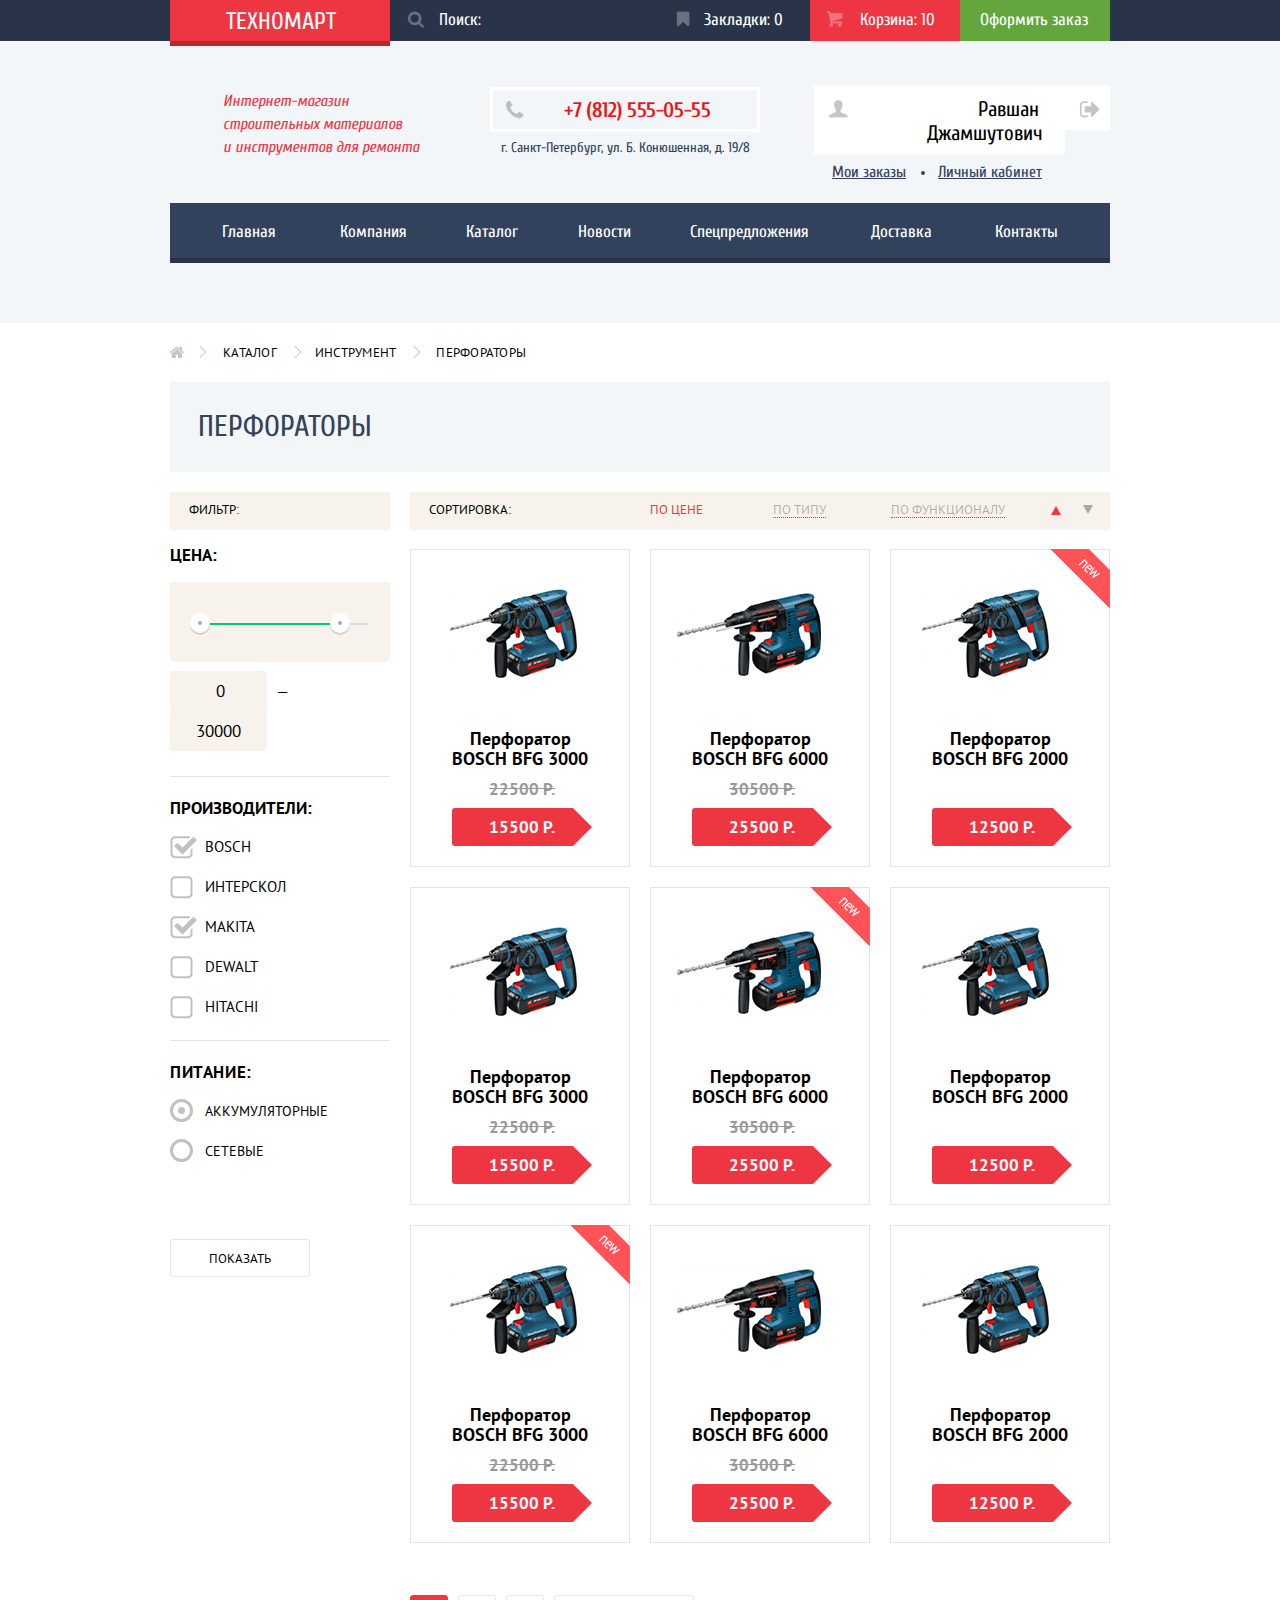
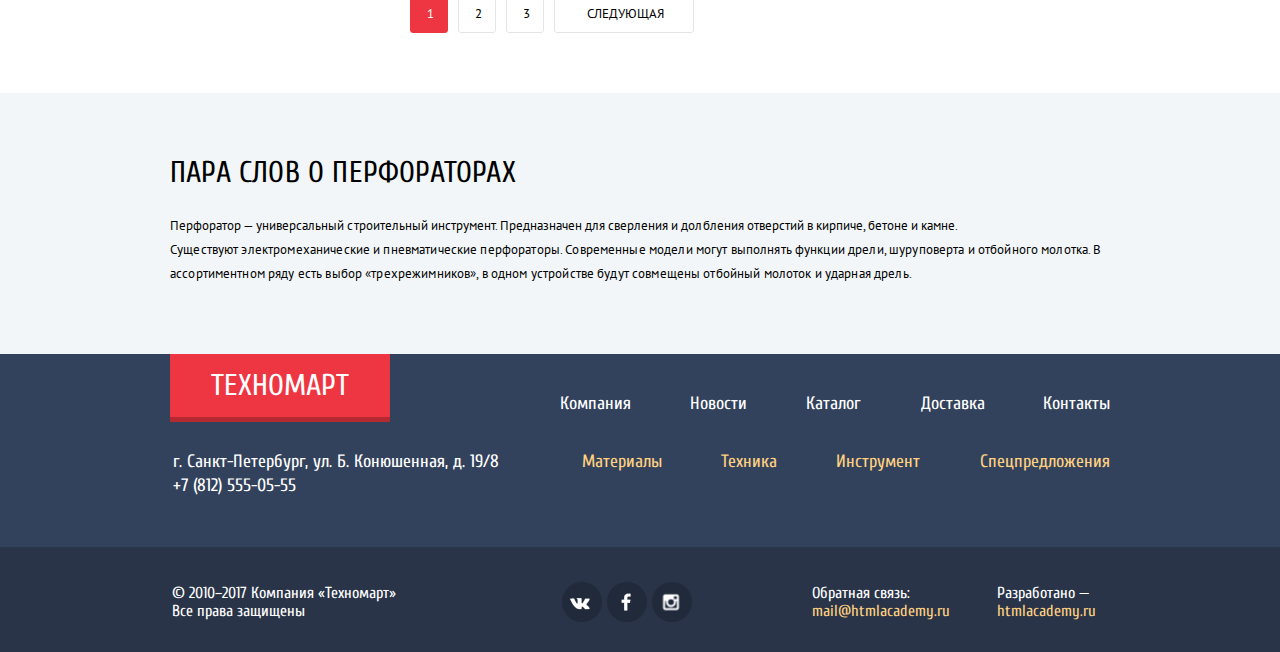
==== commit d200f844: "Заголовки Popular + выравнивание картинок производителей" ====
--- a/category.html
+++ b/category.html
@@ -280,7 +280,7 @@
     <footer class="footer-bottom"> <!--Тёмно-синяя плашка в самом низу страницы-->
       <div class="container clearfix">
         <div class="copyright">
-          &copy; 2010&ndash;2017 Компания "Техномарт"
+          &copy; 2010&ndash;2017 Компания &laquo;Техномарт&raquo;
           <br>Все права защищены
         </div>
         <div class="social">
--- a/css/style.css
+++ b/css/style.css
@@ -891,10 +891,21 @@
   background-position: -159px -10px;
 }
 
-.popular-header {
+.popular-products .popular-header {
   position: relative;
   margin-bottom: 20px;
-  padding-left: 20px;
+  padding-left: 28px;
+  padding-top: 31px;
+  padding-bottom: 29px;
+  background-color: #f7f3ec;
+}
+
+.popular-producers .popular-header {
+  position: relative;
+  margin-bottom: 20px;
+  padding-left: 24px;
+  padding-top: 31px;
+  padding-bottom: 29px;
   background-color: #f7f3ec;
 }
 
@@ -904,7 +915,7 @@
   font-family: "Cuprum", "Arial Narrow", sans-serif;
   font-weight: normal;
   font-size: 30px;
-  line-height: 90px;
+  line-height: 30px;
   vertical-align: middle;
   color: #32425c;
   text-transform: uppercase;
@@ -1117,11 +1128,28 @@
 }
 
 .producers-catalog-item img {
-  vertical-align: middle;
+  display: block;
+  margin-left: 109px;
+  margin-top: 70px;
+  transform: translate(-50%, -50%);
 }
 
 .producers-catalog-item:active img {
   opacity: 0.3;
+}
+
+.producer-hitachi img {
+  margin-left: 111px;
+  margin-top: 72px;
+}
+
+.producer-lg img {
+  margin-left: 107px;
+}
+
+.producer-metabo img {
+  margin-left: 111px;
+  margin-top: 67px;
 }
 
 .services {
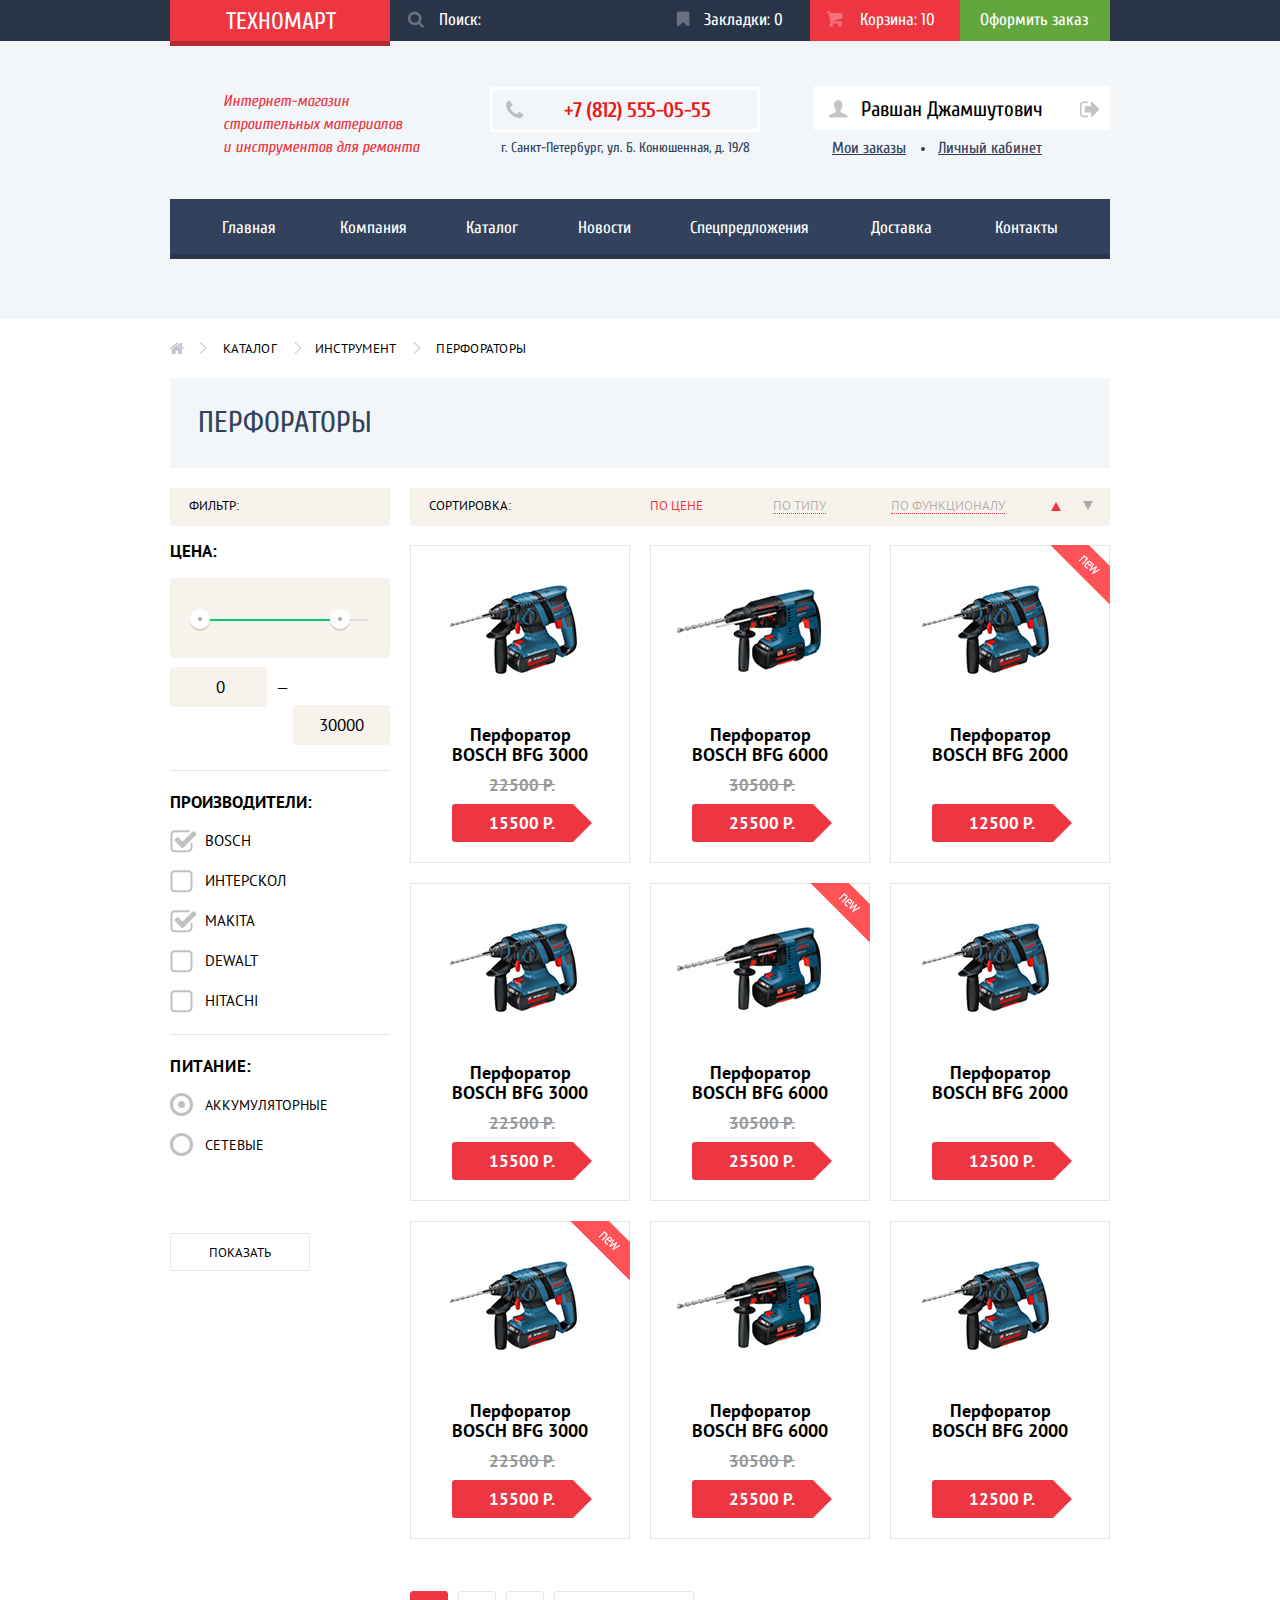
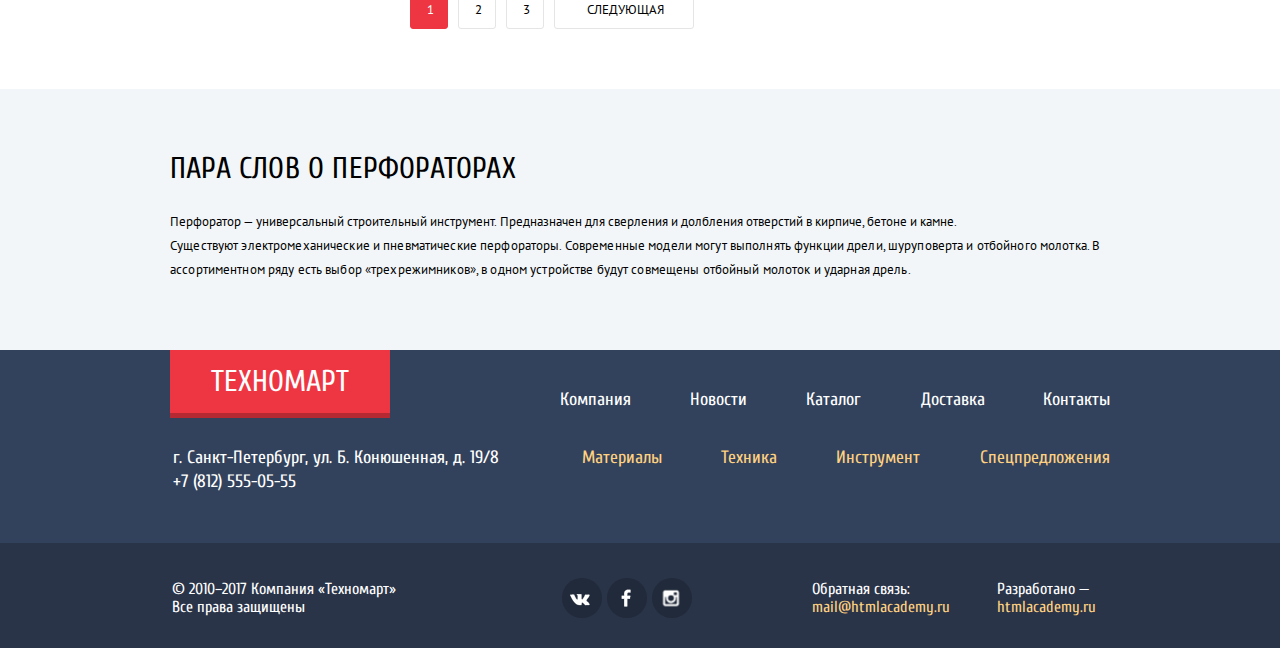
==== commit 4ec90fd0: "Исправление ошибок валидации и кросс-браузерности" ====
--- a/category.html
+++ b/category.html
@@ -3,7 +3,8 @@
   <head>
     <meta charset="utf-8">
     <link rel="stylesheet" href="css/normalize.css">
-    <link rel="stylesheet" href="https://fonts.googleapis.com/css?family=Cuprum:400,400i,700|PT+Sans:400,700&amp;subset=cyrillic">
+    <link rel="stylesheet" href="https://fonts.googleapis.com/css?family=Cuprum:400,400i,700&amp;subset=cyrillic">
+    <link rel="stylesheet" href="https://fonts.googleapis.com/css?family=PT+Sans:400,700&amp;subset=cyrillic">
     <link rel="stylesheet" href="css/style.css">
     <title>HTML Academy: Техномарт</title>
   </head>
@@ -15,8 +16,8 @@
         </a>
         <form class="header-search-form" action="https://echo.htmlacademy.ru" method="get"> <!--Поиск-->
           <input class="header-search-field" type="text" name="q" id="header-search-field" placeholder="Поиск:">
+          <div class="header-search-icon"></div>
           <label class="hidden" for="header-search-field">Строка поиска:</label>
-          <div class="header-search-icon"></div>
           <input class="hidden" type="submit" value="Найти">
         </form>
         <div class="header-references">
@@ -37,7 +38,7 @@
         </div>
         <div class="user-menu">
           <div class="user-menu-top">
-            <a class="user-profile" href="#"><span class="user-name">Равшан Джамшутович</span></a>
+            <a class="user-profile" href="#"><span class="user-name">Равшан&nbsp;Джамшутович</span></a>
             <a class="user-logout no-text" href="#"></a>
           </div>
           <div class="user-menu-bottom"> <!--Подменю появляется после входа на сайт-->
@@ -78,10 +79,10 @@
                   </div>
                 </div>
               </div>
-              <div class="field-line">
-                <input class="important-field" type="number" name="price-min" value="0">
+              <div class="field-line clearfix">
+                <input class="important-field-left" type="text" name="price-min" value="0">
                 <span>&mdash;</span>
-                <input class="important-field" type="number" name="price-max" value="30000">
+                <input class="important-field-right" type="text" name="price-max" value="30000">
               </div>
             </div>
             <div class="filter-section">
--- a/css/style.css
+++ b/css/style.css
@@ -34,12 +34,6 @@
   overflow: hidden;
   width: 1px;
   height: 1px;
-}
-
-img {
-  /*Блочная модель*//*Защита от переполнения*/
-  max-width: 100%;
-  height: auto;
 }
 
 a {
@@ -251,7 +245,7 @@
   opacity: 0.3;
 }
 
-.header-search-text:hover, .header-bookmarks:hover, .header-cart:hover {
+.header-search-field:hover, .header-bookmarks:hover, .header-cart:hover {
   /*Оформление*/
   background: #212a3a;
 }
@@ -266,19 +260,19 @@
   background: #5fbb2d;
 }
 
-.header-search-text:hover + .header-search-icon, .header-bookmarks:hover::before, .header-cart:hover::before {
+.header-search-field:hover + .header-search-icon, .header-bookmarks:hover::before, .header-cart:hover::before {
   /*Оформление*/
   opacity: 1;
 }
 
-.header-search-text:focus {
+.header-search-field:focus {
   /*Текст*/
   color: black;
   /*Оформление*/
   background: white;
 }
 
-.header-search-text:focus + .header-search-icon {
+.header-search-field:focus + .header-search-icon {
   /*Оформление*/
   background-position: -294px -49px;
   opacity: 1;
@@ -388,7 +382,7 @@
   float: right;
   /*Блочная модель*/
   padding: 45px 0 20px;
-  max-width: 340px;
+  max-width: 345px;
   min-height: 93px;
 }
 
@@ -449,7 +443,7 @@
 
 .user-profile:hover + .user-name {
   /*Текст*/
-  color: #black;
+  color: black;
 }
 
 .user-menu-top a:active {
@@ -1184,11 +1178,11 @@
 }
 
 .section-content .condensed-medium {
-  letter-spacing: 0.018px;
+  letter-spacing: 0.01px;
 }
 
 .section-content .condensed-high {
-  letter-spacing: 0.135px;
+  letter-spacing: 0.125px;
 }
 
 .services-slider {
@@ -1544,27 +1538,41 @@
 }
 
 .field-line span {
-  display: inline-block;
+  display: block;
+  float: left;
   font-size: 16px;
-  width: 30px;
-  text-align: center;
-}
-
-.filter-form .important-field {
-  display: inline-block;
+  line-height: 36px;
+  padding-top: 2px;
+  padding-left: 9px;
+  width: 19px;
+}
+
+.filter-form .important-field-left {
+  display: block;
+  float: left;
   font-size: 17px;
   line-height: 38px;
+  height: 38px;
   border: none;
   border-radius: 3px;
-  padding-left: 21px;
-  width: 74px;
+  padding-left: 6px;
+  width: 89px;
   background: #f7f3ec;
   text-align: center;
 }
 
-.filter-form .important-field:last-child {
-  padding-left: 17px;
-  width: 78px;
+.filter-form .important-field-right {
+  display: block;
+  float: right;
+  font-size: 17px;
+  line-height: 38px;
+  height: 38px;
+  border: none;
+  border-radius: 3px;
+  padding-left: 2px;
+  width: 93px;
+  background: #f7f3ec;
+  text-align: center;
 }
 
 .checkbox-label {
@@ -1642,7 +1650,6 @@
   height: 7px;
   top: 8px;
   left: -27px;
-  transform: translate (-50%, -50%);
   background: #c1c1c1;
   border-radius: 50%;
 }
@@ -2084,6 +2091,7 @@
   color: white;
   width: 100%;
   margin-bottom: 15px;
+  font-family: "Cuprum", "Arial Narrow", sans-serif;
 }
 
 .feedback-input::-webkit-input-placeholder { /* Chrome/Opera/Safari */
@@ -2154,4 +2162,5 @@
   margin-bottom: 15px;
   cursor: pointer;
   font-size: 14px;
-}
+  font-family: "Cuprum","Arial Narrow", sans-serif;
+}
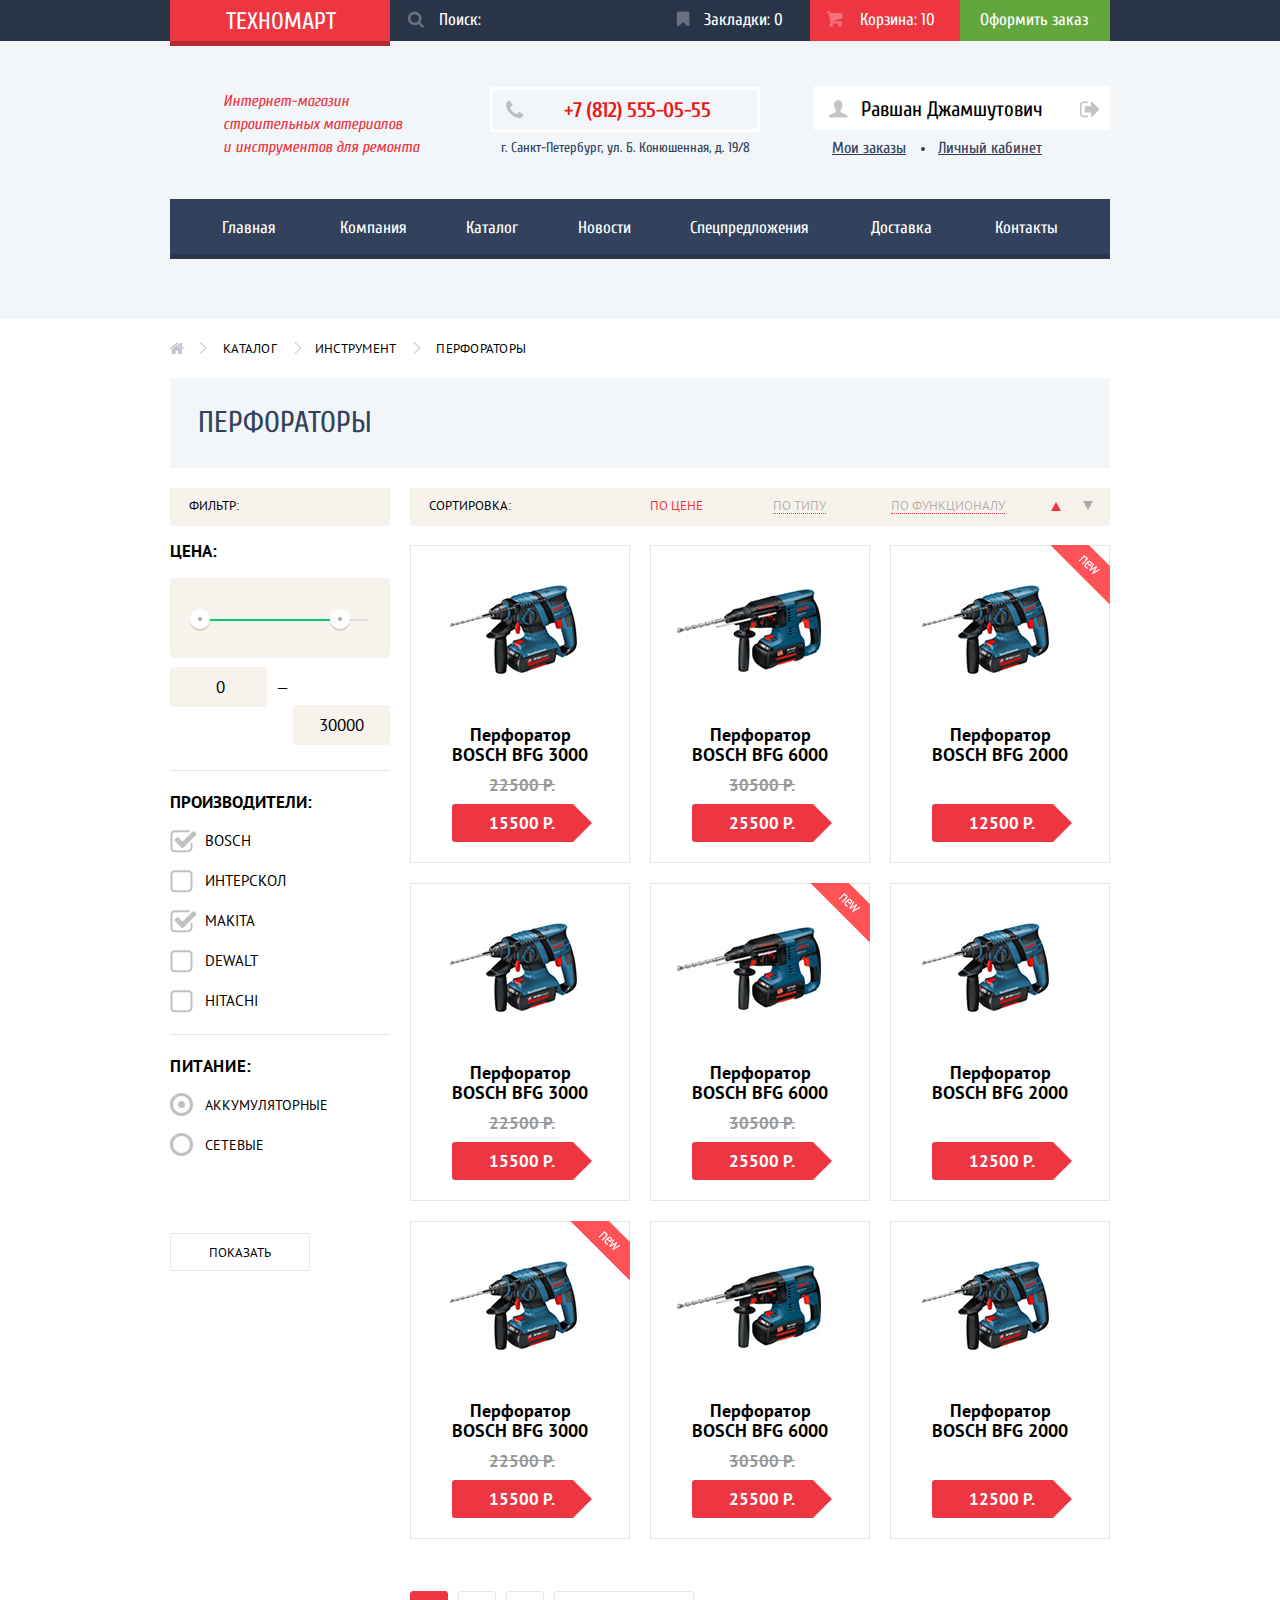
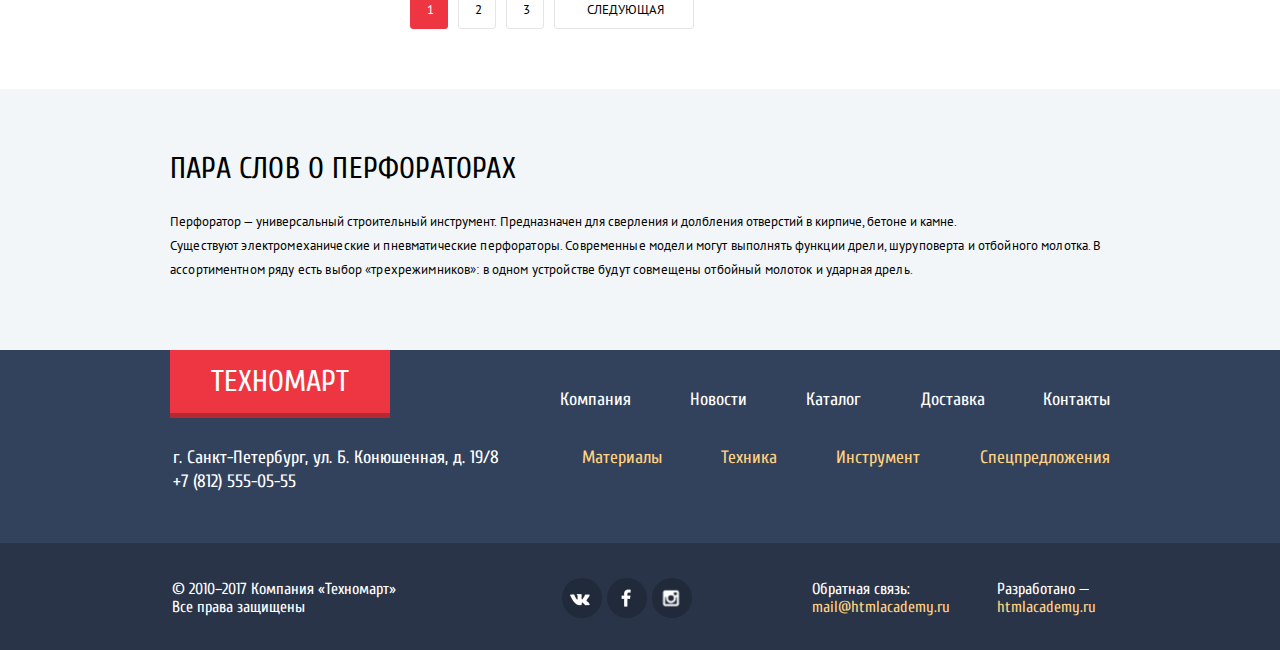
==== commit 93dfce66: "ВСЕ! правки по результатам первой проверки" ====
--- a/category.html
+++ b/category.html
@@ -3,61 +3,62 @@
   <head>
     <meta charset="utf-8">
     <link rel="stylesheet" href="css/normalize.css">
-    <link rel="stylesheet" href="https://fonts.googleapis.com/css?family=Cuprum:400,400i,700&amp;subset=cyrillic">
-    <link rel="stylesheet" href="https://fonts.googleapis.com/css?family=PT+Sans:400,700&amp;subset=cyrillic">
+    <link rel="stylesheet" href="https://fonts.googleapis.com/css?family=Cuprum:400,400i,700%7CPT+Sans:400,700&amp;subset=cyrillic">
     <link rel="stylesheet" href="css/style.css">
     <title>HTML Academy: Техномарт</title>
   </head>
   <body>
-    <header class="header-top"> <!--Верхняя узкая плашка с тёмно-синим фоном-->
-      <div class="container clearfix">
-        <a class="header-logo" href="index.html">
-          <h1>Техномарт</h1>
-        </a>
-        <form class="header-search-form" action="https://echo.htmlacademy.ru" method="get"> <!--Поиск-->
-          <input class="header-search-field" type="text" name="q" id="header-search-field" placeholder="Поиск:">
-          <div class="header-search-icon"></div>
-          <label class="hidden" for="header-search-field">Строка поиска:</label>
-          <input class="hidden" type="submit" value="Найти">
-        </form>
-        <div class="header-references">
-          <a class="header-bookmarks" href="#">Закладки: <span class="bookmarks-count">0</span></a>
-          <a class="header-cart header-cart-full" href="#">Корзина: <span class="cart-count">10</span></a>
-          <a class="header-order" href="#">Оформить заказ</a>
-        </div>
-      </div>
-    </header>
-    <header class="header-main"> <!--Вторая сверху широкая плашка с личным кабинетом, главным меню и светло-голубым фоном-->
-      <div class="container clearfix">
-        <h2 class="header-description">
-          Интернет-магазин строительных материалов
-          и&nbsp;инструментов для ремонта</h2>
-        <div class="header-contacts">
-          <a class="header-phone" href="tel:+78125550555">+7 (812) 555-05-55</a>
-          <p class="header-address">г. Санкт-Петербург, ул. Б. Конюшенная, д. 19/8</p>
-        </div>
-        <div class="user-menu">
-          <div class="user-menu-top">
-            <a class="user-profile" href="#"><span class="user-name">Равшан&nbsp;Джамшутович</span></a>
-            <a class="user-logout no-text" href="#"></a>
-          </div>
-          <div class="user-menu-bottom"> <!--Подменю появляется после входа на сайт-->
-            <a href="#">Мои заказы</a>
-            <a href="#">Личный кабинет</a>
-          </div>
-        </div>
-      </div>
-      <nav class="main-menu container">
-        <ul>
-          <li class="main-menu-item"><a href="index.html">Главная</a></li>
-          <li class="main-menu-item"><a href="#">Компания</a></li>
-          <li class="main-menu-item"><a>Каталог</a></li>
-          <li class="main-menu-item"><a href="#">Новости</a></li>
-          <li class="main-menu-item"><a href="#">Спецпредложения</a></li>
-          <li class="main-menu-item"><a href="#">Доставка</a></li>
-          <li class="main-menu-item"><a href="#">Контакты</a></li>
-        </ul>
-      </nav>
+    <header>
+      <div class="header-top"> <!--Верхняя узкая плашка с тёмно-синим фоном-->
+        <div class="container clearfix">
+          <a class="header-logo" href="index.html">
+            <h1>Техномарт</h1>
+          </a>
+          <form class="header-search-form" action="https://echo.htmlacademy.ru" method="get"> <!--Поиск-->
+            <input class="header-search-field" type="text" name="q" id="header-search-field" placeholder="Поиск:">
+            <div class="header-search-icon"></div>
+            <label class="hidden" for="header-search-field">Строка поиска:</label>
+            <input class="hidden" type="submit" value="Найти">
+          </form>
+          <div class="header-references">
+            <a class="header-bookmarks" href="#">Закладки: <span class="bookmarks-count">0</span></a>
+            <a class="header-cart header-cart-full" href="#">Корзина: <span class="cart-count">10</span></a>
+            <a class="header-order" href="#">Оформить заказ</a>
+          </div>
+        </div>
+      </div>
+      <div class="header-main"> <!--Вторая сверху широкая плашка с личным кабинетом, главным меню и светло-голубым фоном-->
+        <div class="container clearfix">
+          <h2 class="header-description">
+            Интернет-магазин строительных материалов
+            и&nbsp;инструментов для ремонта</h2>
+          <div class="header-contacts">
+            <a class="header-phone" href="tel:+78125550555">+7 (812) 555-05-55</a>
+            <p class="header-address">г. Санкт-Петербург, ул. Б. Конюшенная, д. 19/8</p>
+          </div>
+          <div class="user-menu">
+            <div class="user-menu-top">
+              <a class="user-profile" href="#"><span class="user-name">Равшан&nbsp;Джамшутович</span></a>
+              <a class="user-logout no-text" href="#"></a>
+            </div>
+            <div class="user-menu-bottom"> <!--Подменю появляется после входа на сайт-->
+              <a href="#">Мои заказы</a>
+              <a href="#">Личный кабинет</a>
+            </div>
+          </div>
+        </div>
+        <nav class="main-menu container">
+          <ul>
+            <li class="main-menu-item"><a href="index.html">Главная</a></li>
+            <li class="main-menu-item"><a href="#">Компания</a></li>
+            <li class="main-menu-item"><a>Каталог</a></li>
+            <li class="main-menu-item"><a href="#">Новости</a></li>
+            <li class="main-menu-item"><a href="#">Спецпредложения</a></li>
+            <li class="main-menu-item"><a href="#">Доставка</a></li>
+            <li class="main-menu-item"><a href="#">Контакты</a></li>
+          </ul>
+        </nav>
+      </div>
     </header>
     <main class="main-category">
       <div class="bread-crumbs container">
@@ -128,17 +129,27 @@
         </div>
         <div class="catalog-main">
           <div class="catalog-sort">
-            <span>Сортировка:</span>
-            <a class="sort-parameter sort-price active" href="#">По цене</a>
-            <a class="sort-parameter sort-type" href="#">По типу</a>
-            <a class="sort-parameter sort-functions" href="#">По функционалу</a>
-            <a class="sort-direction sort-asc active" href="#"></a> <!--Треугольничек вверх, asc = ascending-->
-            <a class="sort-direction sort-desc" href="#"></a> <!--Треугольничек вниз, desc = descending-->
+            <span class="sort-header">Сортировка:</span>
+            <div class="sort-parameter sort-price active">
+              <a href="#">По цене</a>
+            </div>
+            <div class="sort-parameter sort-type">
+              <a href="#">По типу</a>
+            </div>
+            <div class="sort-parameter sort-functions">
+              <a href="#">По функционалу</a>
+            </div>
+            <div class="sort-asc active">
+              <a href="#"></a> <!--Треугольничек вверх, asc = ascending-->
+            </div>
+            <div class="sort-desc">
+              <a href="#"></a> <!--Треугольничек вниз, desc = descending-->
+            </div>
           </div>
           <div class="products-catalog clearfix"> <!--3 столбца, 3 строки-->
             <article class="products-catalog-item">
               <div class="product-actions">
-                <a class="btn add-to-cart" href="#">Купить</a>
+                <a class="btn add-to-cart" href="cart.html">Купить</a>
                 <a class="btn add-to-bookmarks" href="#">В закладки</a>
               </div>
               <img src="img/product-bosch-bfg-3000.jpg" width="200" height="150" alt="Фото товара">
@@ -148,7 +159,7 @@
             </article>
             <article class="products-catalog-item">
               <div class="product-actions">
-                <a class="btn add-to-cart" href="#">Купить</a>
+                <a class="btn add-to-cart" href="cart.html">Купить</a>
                 <a class="btn add-to-bookmarks" href="#">В закладки</a>
               </div>
               <img src="img/product-bosch-bfg-6000.jpg" width="200" height="150" alt="Фото товара">
@@ -158,7 +169,7 @@
             </article>
             <article class="products-catalog-item new">
               <div class="product-actions">
-                <a class="btn add-to-cart" href="#">Купить</a>
+                <a class="btn add-to-cart" href="cart.html">Купить</a>
                 <a class="btn add-to-bookmarks" href="#">В закладки</a>
               </div>
               <img class="bfg-2000" src="img/product-bosch-bfg-3000.jpg" width="200" height="150" alt="Фото товара">
@@ -168,7 +179,7 @@
             </article>
             <article class="products-catalog-item">
               <div class="product-actions">
-                <a class="btn add-to-cart" href="#">Купить</a>
+                <a class="btn add-to-cart" href="cart.html">Купить</a>
                 <a class="btn add-to-bookmarks" href="#">В закладки</a>
               </div>
               <img src="img/product-bosch-bfg-3000.jpg" width="200" height="150" alt="Фото товара">
@@ -178,7 +189,7 @@
             </article>
             <article class="products-catalog-item new">
               <div class="product-actions">
-                <a class="btn add-to-cart" href="#">Купить</a>
+                <a class="btn add-to-cart" href="cart.html">Купить</a>
                 <a class="btn add-to-bookmarks" href="#">В закладки</a>
               </div>
               <img src="img/product-bosch-bfg-6000.jpg" width="200" height="150" alt="Фото товара">
@@ -188,7 +199,7 @@
             </article>
             <article class="products-catalog-item">
               <div class="product-actions">
-                <a class="btn add-to-cart" href="#">Купить</a>
+                <a class="btn add-to-cart" href="cart.html">Купить</a>
                 <a class="btn add-to-bookmarks" href="#">В закладки</a>
               </div>
               <img class="bfg-2000" src="img/product-bosch-bfg-3000.jpg" width="200" height="150" alt="Фото товара">
@@ -198,7 +209,7 @@
             </article>
             <article class="products-catalog-item new">
               <div class="product-actions">
-                <a class="btn add-to-cart" href="#">Купить</a>
+                <a class="btn add-to-cart" href="cart.html">Купить</a>
                 <a class="btn add-to-bookmarks" href="#">В закладки</a>
               </div>
               <img src="img/product-bosch-bfg-3000.jpg" width="200" height="150" alt="Фото товара">
@@ -208,7 +219,7 @@
             </article>
             <article class="products-catalog-item">
               <div class="product-actions">
-                <a class="btn add-to-cart" href="#">Купить</a>
+                <a class="btn add-to-cart" href="cart.html">Купить</a>
                 <a class="btn add-to-bookmarks" href="#">В закладки</a>
               </div>
               <img src="img/product-bosch-bfg-6000.jpg" width="200" height="150" alt="Фото товара">
@@ -218,7 +229,7 @@
             </article>
             <article class="products-catalog-item">
               <div class="product-actions">
-                <a class="btn add-to-cart" href="#">Купить</a>
+                <a class="btn add-to-cart" href="cart.html">Купить</a>
                 <a class="btn add-to-bookmarks" href="#">В закладки</a>
               </div>
               <img class="bfg-2000" src="img/product-bosch-bfg-3000.jpg" width="200" height="150" alt="Фото товара">
@@ -240,66 +251,72 @@
           <h3 class="section-header">Пара слов о перфораторах</h3>
           <p class="section-content">
             <span class="condensed-medium">Перфоратор &mdash; универсальный строительный инструмент. Предназначен для сверления и долбления отверстий в кирпиче, бетоне и камне.</span>
-            <span class="condensed-high">Существуют&nbsp;электромеханические и пневматические перфораторы. Современные модели могут выполнять функции дрели, шуруповерта и отбойного молотка.
-            В ассортиментном ряду есть выбор &laquo;трехрежимников&raquo;, в одном устройстве будут совмещены отбойный молоток и ударная дрель.</span>
+          </p>
+          <p class="section-content">
+            <span class="condensed-high">
+              Существуют электромеханические и пневматические перфораторы. Современные модели могут выполнять функции дрели, шуруповерта и отбойного молотка.
+              В ассортиментном ряду есть выбор &laquo;трехрежимников&raquo;: в одном устройстве будут совмещены отбойный молоток и ударная дрель.
+            </span>
           </p>
         </div>
       </section>
     </main>
-    <footer class="footer-main"> <!--Плашка с нижним меню-->
-      <div class="container clearfix">
-        <div class="footer-left"> <!--Часть с логотипом и контактной информацией без ссылок и заголовков-->
-          <div class="footer-logo">
-              Техномарт
-          </div>
-          <div class="footer-contacts">
-            г. Санкт-Петербург, ул. Б. Конюшенная, д. 19/8
-            <br>+7 (812) 555-05-55
-          </div>
-        </div>
-        <div class="footer-right"> <!--Часть с двумя менюшками-->
-          <nav class="footer-menu">
-            <ul>
-              <li><a href="#">Компания</a></li>
-              <li><a href="#">Новости</a></li>
-              <li><a href="#">Каталог</a></li>
-              <li><a href="#">Доставка</a></li>
-              <li><a href="#">Контакты</a></li>
-            </ul>
-          </nav>
-          <nav class="footer-menu additional-menu">
-            <ul>
-              <li><a href="#">Материалы</a></li>
-              <li><a href="#">Техника</a></li>
-              <li><a href="#">Инструмент</a></li>
-              <li><a href="#">Спецпредложения</a></li>
-            </ul>
-          </nav>
+    <footer>
+      <div class="footer-main"> <!--Плашка с нижним меню-->
+        <div class="container clearfix">
+          <div class="footer-left"> <!--Часть с логотипом и контактной информацией без ссылок и заголовков-->
+            <div class="footer-logo">
+                Техномарт
+            </div>
+            <div class="footer-contacts">
+              <div class="footer-address">г. Санкт-Петербург, ул. Б. Конюшенная, д. 19/8</div>
+              <div class="footer-phone">+7 (812) 555-05-55</div>
+            </div>
+          </div>
+          <div class="footer-right"> <!--Часть с двумя менюшками-->
+            <nav class="footer-menu">
+              <ul>
+                <li><a href="#">Компания</a></li>
+                <li><a href="#">Новости</a></li>
+                <li><a href="#">Каталог</a></li>
+                <li><a href="#">Доставка</a></li>
+                <li><a href="#">Контакты</a></li>
+              </ul>
+            </nav>
+            <nav class="footer-menu additional-menu">
+              <ul>
+                <li><a href="#">Материалы</a></li>
+                <li><a href="#">Техника</a></li>
+                <li><a href="#">Инструмент</a></li>
+                <li><a href="#">Спецпредложения</a></li>
+              </ul>
+            </nav>
+          </div>
+        </div>
+      </div>
+      <div class="footer-bottom"> <!--Тёмно-синяя плашка в самом низу страницы-->
+        <div class="container clearfix">
+          <div class="copyright">
+            <div class="copyright-header">&copy; 2010&ndash;2017 Компания &laquo;Техномарт&raquo;</div>
+            Все права защищены
+          </div>
+          <div class="social">
+            <a class="social-vk" href="#"></a>
+            <a class="social-fb" href="#"></a>
+            <a class="social-ig" href="#"></a>
+          </div>
+          <div class="feedback">
+            <div class="feedback-header">Обратная связь:</div>
+            <a class="text-link" href="mailto:mail@htmlacademy.ru">mail@htmlacademy.ru</a>
+          </div>
+          <div class="developer">
+            <div class="developer-header">Разработано &mdash;</div>
+            <a class="text-link" href="https://htmlacademy.ru/intensive/htmlcss">htmlacademy.ru</a>
+          </div>
         </div>
       </div>
     </footer>
-    <footer class="footer-bottom"> <!--Тёмно-синяя плашка в самом низу страницы-->
-      <div class="container clearfix">
-        <div class="copyright">
-          &copy; 2010&ndash;2017 Компания &laquo;Техномарт&raquo;
-          <br>Все права защищены
-        </div>
-        <div class="social">
-          <a class="social-vk" href="#"></a>
-          <a class="social-fb" href="#"></a>
-          <a class="social-ig" href="#"></a>
-        </div>
-        <div class="feedback">
-          Обратная связь:
-          <br><a class="text-link" href="mailto:mail@htmlacademy.ru">mail@htmlacademy.ru</a>
-        </div>
-        <div class="developer">
-          Разработано &mdash;
-          <br><a class="text-link" href="https://htmlacademy.ru">htmlacademy.ru</a>
-        </div>
-      </div>
-    </footer>
-    <div class="pop-up cart-plus"> <!--Уведомление о добавлении в корзину-->
+    <div class="pop-up-cart-plus"> <!--Уведомление о добавлении в корзину-->
       <button class="pop-up-close" name="cart-plus-close"></button>
       <b class="cart-plus-notification">Товар добавлен в корзину!</b>
       <div class="pop-up-bottom">
--- a/css/style.css
+++ b/css/style.css
@@ -23,6 +23,10 @@
   content: "";
   /*Расположение*/
   display: table;
+  clear: both;
+}
+
+.clear-both {
   clear: both;
 }
 
@@ -886,25 +890,24 @@
 }
 
 .popular-products .popular-header {
-  position: relative;
   margin-bottom: 20px;
   padding-left: 28px;
-  padding-top: 31px;
-  padding-bottom: 29px;
+  padding-top: 26px;
+  padding-bottom: 26px;
   background-color: #f7f3ec;
 }
 
 .popular-producers .popular-header {
-  position: relative;
   margin-bottom: 20px;
   padding-left: 24px;
-  padding-top: 31px;
-  padding-bottom: 29px;
+  padding-top: 26px;
+  padding-bottom: 26px;
   background-color: #f7f3ec;
 }
 
 .popular-header h3 {
   margin: 0;
+  margin-top: 5px;
   padding: 0;
   font-family: "Cuprum", "Arial Narrow", sans-serif;
   font-weight: normal;
@@ -916,10 +919,11 @@
 }
 
 .popular-header a {
-  position: absolute;
-  bottom: 26px;
-  right: 24px;
-  width: 253px;
+  float: right;
+  margin-right: 24px;
+  padding-left: 10px;
+  padding-right: 10px;
+  width: 233px;
 }
 
 .products-catalog-item {
@@ -1166,6 +1170,9 @@
 
 .section-content {
   margin: 0;
+}
+
+.section-content.big-margin {
   margin-bottom: 24px;
 }
 
@@ -1182,7 +1189,7 @@
 }
 
 .section-content .condensed-high {
-  letter-spacing: 0.125px;
+  letter-spacing: 0.135px;
 }
 
 .services-slider {
@@ -1191,7 +1198,7 @@
   min-height: 284px;
 }
 
-.services-slider::after {
+.services-slider::before {
   content:"";
   position: absolute;
   left: 230px;
@@ -1265,6 +1272,14 @@
   min-height: 245px;
 }
 
+.services-slide::before {
+  content: "";
+  display: block;
+  float: right;
+  width: 240px;
+  height: 190px;
+}
+
 .services-slide b {
   display: block;
   font-family: "Cuprum", "Arial Narrow", sans-serif;
@@ -1276,8 +1291,14 @@
   letter-spacing: 0.3px;
 }
 
+.services-slide p {
+  margin: 0;
+  padding: 0;
+}
+
 .services-slide a {
   display: inline-block;
+  vertical-align: top;
   margin-top: 20px;
   width: 195px;
 }
@@ -1326,6 +1347,10 @@
 .brief-contacts {
   float: right;
   width: 300px;
+}
+
+.brief-contacts .section-content {
+  width: 200px;
 }
 
 .brief-contacts .btn {
@@ -1349,7 +1374,7 @@
   list-style-type: none;
   padding: 0;
   margin: 0;
-  margin-top: -13px;
+  margin-top: 11px;
   margin-bottom: 26px;
   letter-spacing: -0.5px;
 }
@@ -1702,70 +1727,88 @@
   line-height: 15px;
   text-transform: uppercase;
   background: #f7f3ec;
-  position: relative;
+}
+
+.catalog-sort {
+  min-height: 15px;
+}
+
+.catalog-sort a {
+  display: inline-block;
+  vertical-align: top;
+}
+
+.sort-header {
+  float: left;
+  width: 221px;
 }
 
 .sort-parameter {
-  position: absolute;
-  top: 10px;
+  float: left;
+}
+
+.sort-price {
+  width: 123px;
+}
+
+.sort-type {
+  width: 118px;
+}
+
+.sort-functions {
+  width: 160px;
+}
+
+.sort-parameter a{
   color: rgba(0, 0, 0, 0.3);
   font-family: "PT Sans","Arial", sans-serif;
   border-bottom: 1px dotted #ee3643;
 }
 
-.sort-price {
-  left: 240px;
-}
-
-.sort-type {
-  left: 363px;
-}
-
-.sort-functions {
-  left: 481px;
-}
-
-.sort-parameter.active {
+.sort-parameter.active a {
   color: #ee3643;
   border: none;
 }
 
-.sort-parameter:hover {
+.sort-parameter a:hover {
   color: black;
   border-bottom: 1px solid #ee3643;
 }
 
-.sort-direction {
-  position: absolute;
-}
-
 .sort-asc {
-  right: 49px;
-  top: 9px;
+  float: left;
+  margin-top: -1px;
+  width: 32px;
+}
+
+.sort-desc {
+  float: left;
+  margin-top: 3px;
+}
+
+.sort-asc a {
   border: 5px solid transparent;
   border-bottom: 9px solid rgba(0, 0, 0, 0.3);
 }
 
-.sort-desc {
-  right: 17px;
-  top: 13px;
+.sort-desc a {
   border: 5px solid transparent;
   border-top: 9px solid rgba(0, 0, 0, 0.3);
 }
 
-.sort-asc.active {
+.sort-asc.active a{
   border-bottom-color: #ee3643;
 }
 
-.sort-desc.active {
+.sort-desc.active a{
   border-top-color: #ee3643;
 }
 
-.sort-asc:hover {
+.sort-asc a:hover {
   border-bottom-color: black;
 }
 
-.sort-desc:hover {
+.sort-desc a:hover {
   border-top-color: black;
 }
 
@@ -1785,8 +1828,8 @@
 
 .catalog-paginator a {
   display: inline-block;
+  vertical-align: top;
   margin-right: 10px;
-  vertical-align: top;
   font-family: "PT Sans", "Arial", sans-serif;
   color: black;
   padding: 11px 3px 12px 5px;
@@ -1821,7 +1864,7 @@
 
 .category-about {
   padding-top: 68px;
-  padding-bottom: 44px;
+  padding-bottom: 68px;
   background: #f2f6f8;
 }
 
@@ -1924,7 +1967,7 @@
   font-size: 16px;
   line-height: 18px;
   color: white;
-  padding-bottom: 21px;
+  padding-bottom: 32px;
 }
 
 .text-link {
@@ -1958,12 +2001,14 @@
 
 .social a {
   display: inline-block;
+  vertical-align: top;
   position: relative;
   margin-right: 5px;
   width: 40px;
   height: 40px;
   border-radius: 50%;
   background: #212a3a;
+  font-size: 0;
 }
 
 .social a::before {
@@ -2012,14 +2057,6 @@
   max-width: 105px;
   padding-top: 37px;
   padding-right: 14px;
-}
-
-.pop-up {
-  display: none;
-  position: fixed;
-  top: 50%;
-  left: 50%;
-  transform: translate(-50%, -50%);
 }
 
 .pop-up-close {
@@ -2034,7 +2071,12 @@
   cursor: pointer;
 }
 
-.write-us {
+.pop-up-write-us {
+  display: none;
+  position: fixed;
+  top: 50%;
+  left: 50%;
+  transform: translate(-50%, -50%);
   width: 620px;
   border-top: 6px solid #ee3643;
   box-shadow: 0 20px 40px rgba(0,0,0,0.75);
@@ -2107,7 +2149,12 @@
   color: #999999;
 }
 
-.road-map-big {
+.pop-up-road-map-big {
+  display: none;
+  position: fixed;
+  top: 50%;
+  left: 50%;
+  transform: translate(-50%, -50%);
   box-shadow: 0 0 16px rgba(0,0,0,0.5);
 }
 
@@ -2115,7 +2162,12 @@
   display: block;
 }
 
-.cart-plus {
+.pop-up-cart-plus {
+  display: none;
+  position: fixed;
+  top: 50%;
+  left: 50%;
+  transform: translate(-50%, -50%);
   width: 620px;
   border-top: 6px solid #ee3643;
   box-shadow: 0 20px 40px rgba(0,0,0,0.75);
@@ -2142,7 +2194,7 @@
   background: url(../img/spritesheet.png) no-repeat -73px -10px;
 }
 
-.cart-plus a {
+.pop-up-cart-plus a {
   display: inline-block;
   vertical-align: top;
   margin-right: 20px;
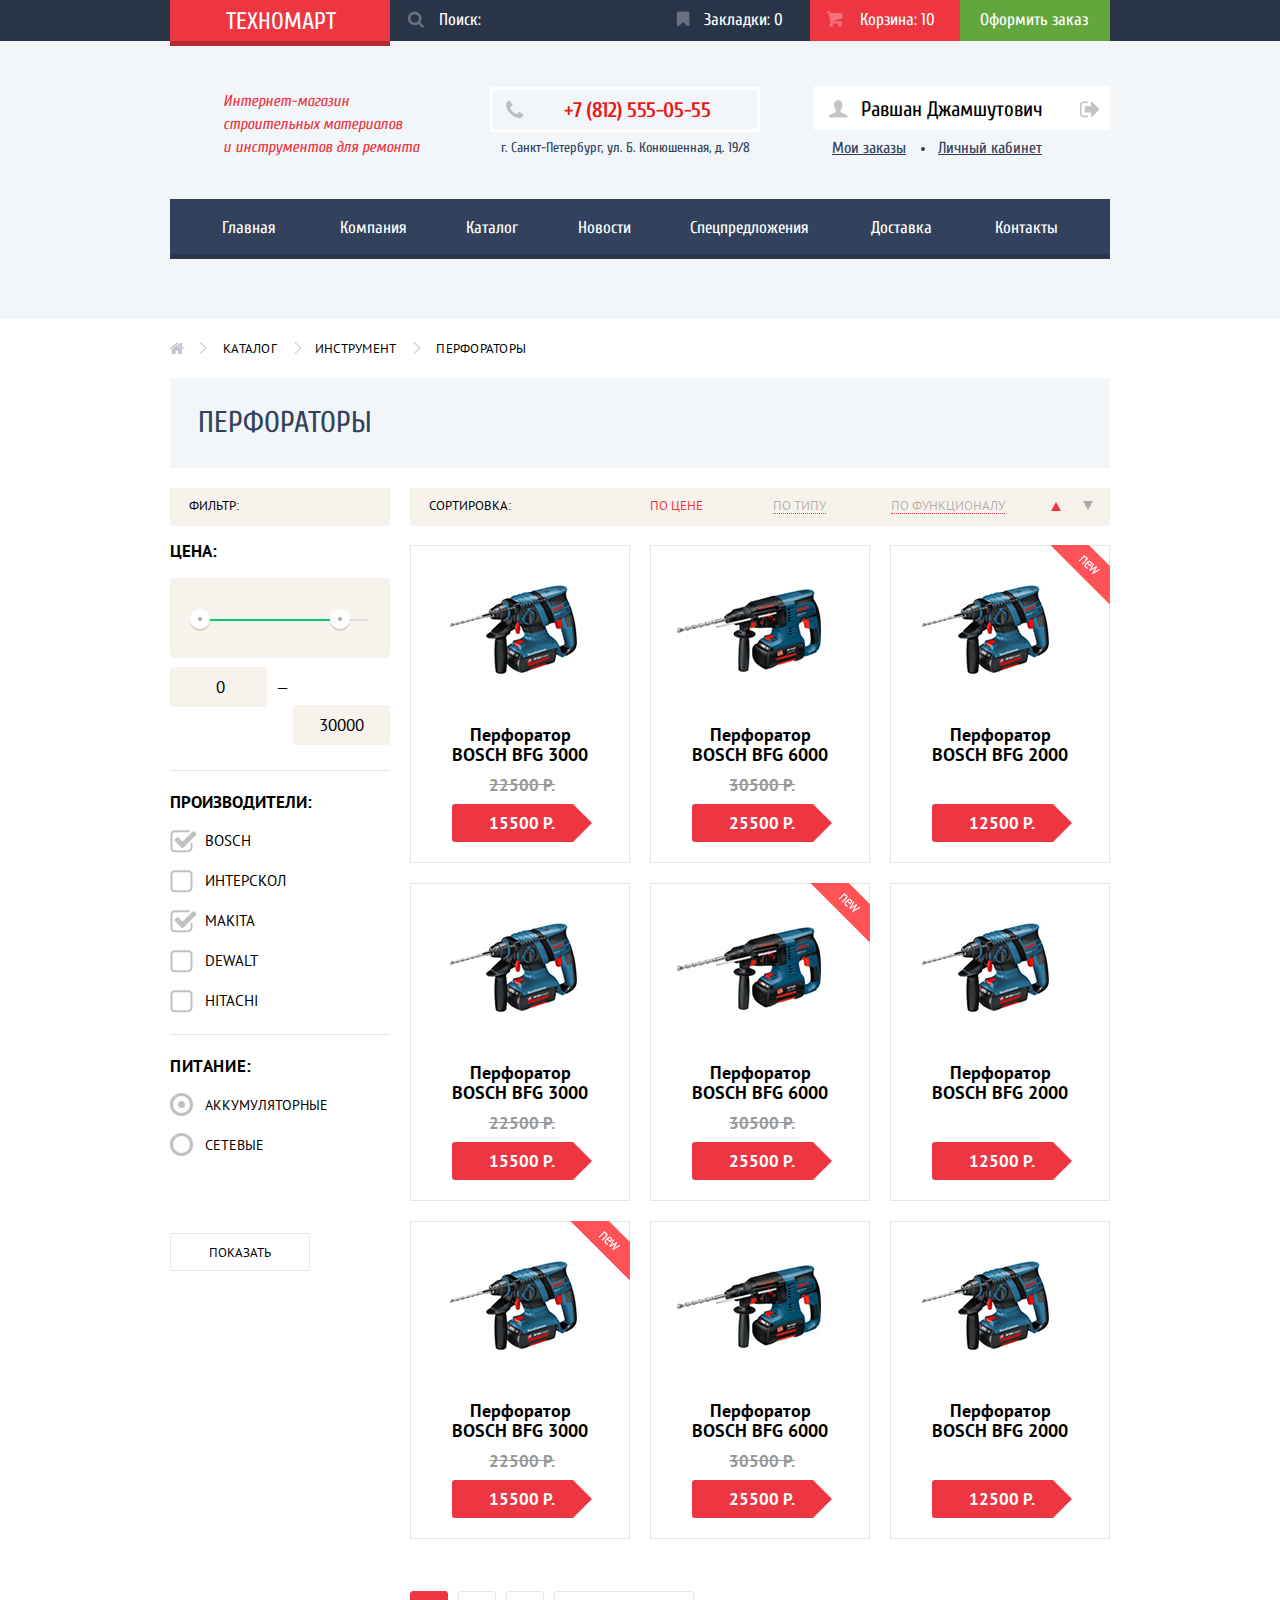
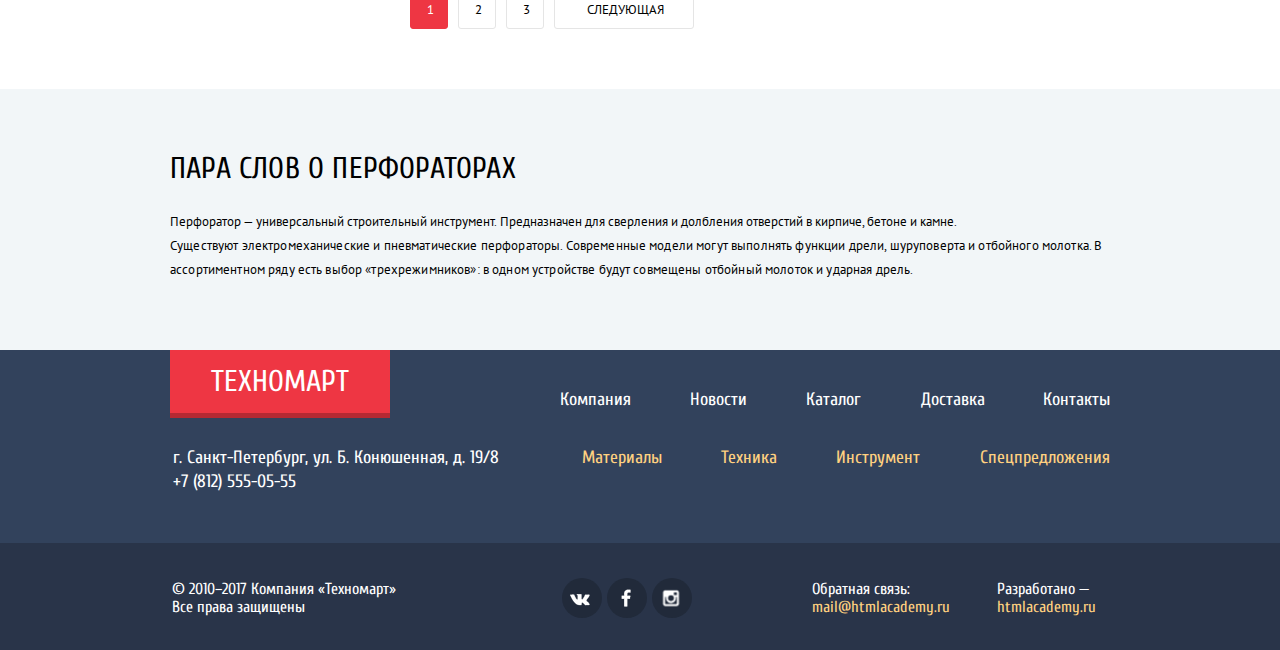
==== commit 2ed79233: "Выполнены все критерии" ====
--- a/category.html
+++ b/category.html
@@ -2,9 +2,10 @@
 <html lang="ru">
   <head>
     <meta charset="utf-8">
+    <meta name="format-detection" content="telephone=no">
     <link rel="stylesheet" href="css/normalize.css">
     <link rel="stylesheet" href="https://fonts.googleapis.com/css?family=Cuprum:400,400i,700%7CPT+Sans:400,700&amp;subset=cyrillic">
-    <link rel="stylesheet" href="css/style.css">
+    <link rel="stylesheet" href="css/style-min.css">
     <title>HTML Academy: Техномарт</title>
   </head>
   <body>
@@ -318,11 +319,14 @@
     </footer>
     <div class="pop-up-cart-plus"> <!--Уведомление о добавлении в корзину-->
       <button class="pop-up-close" name="cart-plus-close"></button>
-      <b class="cart-plus-notification">Товар добавлен в корзину!</b>
-      <div class="pop-up-bottom">
+      <div class="pop-up-container">
+        <b class="cart-plus-notification">Товар добавлен в корзину!</b>
+      </div>
+      <div class="pop-up-container pop-up-footer">
         <a class="btn" href="#">Оформить заказ</a>
-        <button class="button-weak" name="cart-plus-continue">Продолжить покупки</button>
+        <button class="btn btn-weak" name="cart-plus-continue">Продолжить покупки</button>
       </div>
     </div>
+    <script src="js/script-min.js"></script>
   </body>
 </html>
--- a/css/style-min.css
+++ b/css/style-min.css
@@ -0,0 +1 @@
+.btn,.header-logo h1{text-align:center;text-transform:uppercase}.header-search-field,.header-top,body{font-style:normal;font-weight:400}.product-actions,.products-catalog-item:hover>img{visibility:hidden}.btn,.catalog-filter,.catalog-paginator a,.catalog-sort,.category-header,.filter-form input[type=submit],.filter-header,.footer-logo,.header-logo h1,.highlights-slide b,.popular-header h3,.section-header,.services-slide b{text-transform:uppercase}body{margin:0;padding:0;min-width:960px;font-family:"PT Sans",Arial,sans-serif;font-size:13px;line-height:24px}.header-main,.header-search-field,.header-top,.highlights,a{font-family:Cuprum,"Arial Narrow",sans-serif}.container{margin:0 auto;width:940px}.clearfix:after{content:"";display:table;clear:both}.clear-both{clear:both}.hidden{position:absolute;left:-9999px;overflow:hidden;width:1px;height:1px}a{color:#fff;text-decoration:none}.btn{display:block;font-size:14px;line-height:38px;border-radius:3px;background:#ee3643}.btn:hover{background:#ca2c37}.btn:active{background:#ba2732}.header-top{font-size:17px;line-height:21px;color:#fff;background:#293449}.header-logo{display:block;float:left;width:220px}.header-logo h1{margin:0;padding:7px 4px 4px 6px;font-weight:400;font-size:24px;line-height:30px;background:#ee3643;box-shadow:0 5px #b52933}.header-logo:hover h1{background:#ca2c37;box-shadow:0 5px #9a212a}.header-logo:active h1{background:#ba2732;box-shadow:0 5px #8e1e26}.header-search-form{float:left;position:relative;padding:0;width:220px}.header-search-field{display:block;box-sizing:border-box;padding:9px 5px 11px 49px;width:100%;border:none;font-size:17px;line-height:21px;color:#fff;background:0 0}.header-search-field::-webkit-input-placeholder{color:#fff}.header-search-field::-moz-placeholder{color:#fff}.header-search-field:-ms-input-placeholder{color:#fff}.header-search-field:-moz-placeholder{color:#fff}.header-search-icon{position:absolute;left:17px;top:11px;width:17px;height:17px;background:url(../img/spritesheet.png) -257px -49px no-repeat;opacity:.3}.header-references{float:right;max-width:500px;font-size:0;text-align:right}.header-bookmarks,.header-cart,.header-order{display:inline-block;vertical-align:top;position:relative;font-size:17px;text-align:center}.header-bookmarks::before,.header-cart::before{position:absolute;top:11px;height:16px;content:"";opacity:.3}.header-bookmarks{padding:9px 27px 11px 50px}.header-cart{padding:9px 30px 11px 50px}.header-cart-full{padding-right:25px;background:#ee3643}.header-order{padding:9px 22px 11px 20px;background:#63a63e}.header-bookmarks::before{left:22px;width:14px;background:url(../img/spritesheet.png) -10px -46px no-repeat}.header-cart::before{left:16px;width:17px;background:url(../img/spritesheet.png) -257px -10px no-repeat}.header-bookmarks:hover,.header-cart:hover,.header-search-field:hover{background:#212a3a}.header-cart-full:hover{background:#ca2c37}.header-order:hover{background:#5fbb2d}.header-bookmarks:hover::before,.header-cart:hover::before,.header-search-field:hover+.header-search-icon{opacity:1}.header-search-field:focus{color:#000;background:#fff}.header-search-field:focus+.header-search-icon{background-position:-294px -49px;opacity:1}.header-bookmarks:active,.header-cart:active{color:rgba(255,255,255,.5);background:#161d29}.header-cart-full:active{background:#ba2732}.header-order:active{color:rgba(255,255,255,.5);background:#518534}.header-bookmarks:active::before,.header-cart:active::before{opacity:.5}.header-main{padding-bottom:65px;background:#f2f6f8}.header-description{float:left;margin:0;padding:49px 59px 24px 53px;width:208px;min-height:85px;font-weight:400;font-style:italic;font-size:16px;line-height:23px;color:#ee3643}.header-contacts{float:left;padding:46px 0 21px;width:270px;min-height:90px}.header-phone{display:block;position:relative;margin-bottom:5px;padding:10px 8px 8px 71px;border:3px solid #fff;font-weight:700;font-size:21px;line-height:21px;letter-spacing:-.35px;color:#e9191a}.main-menu li,.user-menu-top a{display:inline-block;vertical-align:top}.header-phone::before{content:"";position:absolute;left:12px;top:10px;width:19px;height:19px;background:url(../img/spritesheet.png) -294px -10px no-repeat}.header-address{margin:0;padding:3px;font-size:14px;line-height:16px;color:#32425c;text-align:center}.user-menu{float:right;padding:45px 0 20px;max-width:345px;min-height:93px}.user-menu-top{margin-right:-10px;font-size:0;text-align:right}.user-menu-top a{position:relative;margin-right:10px;margin-bottom:5px;padding:11px 26px 9px 47px;min-height:24px;font-size:21px;line-height:24px;color:#000;background:#fff}.user-menu-top a::before{content:"";position:absolute;left:14px;top:15px;background-image:url(../img/spritesheet.png);background-repeat:no-repeat}.user-menu-top .no-icon{padding-left:24px;padding-right:24px}.user-menu-top .no-text{padding-right:0;padding-left:45px;margin-left:-10px}.user-menu-top a:hover{color:#ee3643}.user-profile:hover+.user-name{color:#000}.sort-parameter a,.user-menu-top a:active{color:rgba(0,0,0,.3)}.user-login::before{width:20px;height:17px;background-position:-10px -136px}.user-login:hover::before{background-position:-50px -136px}.user-login:active::before{background-position:-10px -136px}.user-profile::before{margin-top:-1px;width:20px;height:18px;background-position:-285px -86px}.user-profile:hover::before{background-position:-285px -124px}.user-profile:active::before{background-position:-285px -86px}.user-name{margin-right:-4px}.user-logout::before{width:21px;height:17px;background-position:-90px -136px}.user-logout:hover::before{background-position:-238px -136px}.user-logout:active::before{background-position:-90px -136px}.user-menu-bottom{padding:3px 0 0 18px;font-size:16px;line-height:21px}.user-menu-bottom a{position:relative;color:#32425c;text-decoration:underline;white-space:nowrap}.user-menu-bottom a:not(:first-child){padding-left:28px}.user-menu-bottom a:not(:first-child)::before{content:"";position:absolute;top:8px;left:11px;border:2px solid #32425c;border-radius:50%}.user-menu-bottom a:hover{color:#ee3643}.user-menu-bottom a:active{color:rgba(50,66,92,.3)}.main-menu{background:#32425c;box-shadow:0 5px #293449}.main-menu ul{margin:0;padding:0;font-size:0;text-align:center;list-style-type:none}.main-menu li{margin:0;font-size:17px;line-height:21px}.main-menu a{display:block;padding:18px 30px 16px}.main-menu-item:first-child a{margin-left:-1px;padding-right:32px}.main-menu-item:nth-child(2) a{padding-left:32px;padding-right:29px}.main-menu-item:nth-child(5) a{padding-left:29px;padding-right:31px}.main-menu-item:nth-child(6) a{padding-left:31px;padding-right:33px}.main-menu a:hover{background:#293449}.main-menu a:active{color:rgba(255,255,255,.5);background:#1d2739;box-shadow:0 5px #1d2739}.main-index{margin-top:59px}.highlights{margin-bottom:32px;color:#fff}.highlight{position:relative;margin-bottom:20px;padding-left:23px;padding-top:24px;width:277px;height:99px}.highlight a,.highlight a.additional-shift{bottom:22px;width:135px;background-color:rgba(0,0,0,.1);position:absolute}.highlight b{display:block;margin:0;padding:0;font-size:24px;font-weight:700}.highlight a{left:25px}.highlight a.additional-shift{left:23px}.highlight a:hover{background-color:rgba(0,0,0,.2)}.highlight a:active{background-color:rgba(0,0,0,.3)}.highlight::before{content:"";position:absolute;top:30px;right:30px;background:url(../img/spritesheet.png) no-repeat}.highlight.new::after{content:"";position:absolute;top:0;right:0;width:60px;height:59px;background:url(../img/spritesheet.png) -333px -10px no-repeat}.highlight-materials{float:left;margin-right:20px;background-color:#f6b22d}.highlight-materials::before{right:43px;width:44px;height:65px;background-position:-105px -185px}.highlight-equipment{float:left;background-color:#4aafde}.highlight-equipment::before{top:33px;right:28px;width:75px;height:61px;background-position:-10px -185px}.highlight-vehicles{float:right;background-color:#cc79d1}.highlight-vehicles::before{top:31px;width:78px;height:62px;background-position:-169px -185px}.highlights-slider{float:left;width:620px;position:relative}.highlights-slider input{display:none}.highlights-slider-legend{position:absolute;bottom:36px;width:10px;height:10px;border-radius:50%;background:#fff;z-index:10;cursor:pointer}.highlights-slider-legend[for=highlights-toggle-perforators]{left:295px}.highlights-slider-legend[for=highlights-toggle-drills]{left:315px}.highlights-slider-legend::after{position:absolute;top:2px;left:2px;width:6px;height:6px;border-radius:50%;background:#ee3643;z-index:20}.highlights-slider-next,.highlights-slider-previous{position:absolute;top:114px;width:22px;height:40px;z-index:10;cursor:pointer}.highlights-slider-previous{left:25px;background:url(../img/spritesheet.png) -325px -89px no-repeat}.highlights-slider-next{right:20px;background:url(../img/spritesheet.png) -367px -89px no-repeat}.highlights-slide{display:none;position:relative;padding:23px 20px 20px 23px;height:223px}#highlights-toggle-drills:checked~.highlight-slide-drills,#highlights-toggle-perforators:checked~.highlight-slide-perforators{display:block}#highlights-toggle-drills:checked~.highlights-slider-legend[for=highlights-toggle-drills]::after,#highlights-toggle-perforators:checked~.highlights-slider-legend[for=highlights-toggle-perforators]::after{content:""}.highlights-slide b{display:block;width:320px;margin:0 0 1px;padding:0;font-size:36px;line-height:36px}.highlights-slide p{margin:0;padding-left:2px;width:320px;font-family:"PT Sans",Arial,sans-serif;font-size:18px}.popular-header h3,.section-header,.services-slide b,.services-slider label,.transport-partners{font-family:Cuprum,"Arial Narrow",sans-serif}.highlights-slide a{position:absolute;left:25px;bottom:22px;padding-left:10px;padding-right:5px;width:180px}.highlight-slide-perforators{background:url(../img/highlights-slide-perforators.jpg) no-repeat #a9a9a9}.highlight-slide-drills{background:url(../img/highlights-slide-drills.jpg) no-repeat #a9a9a9}.highlight-discounts{float:right;background-color:#85d179}.highlight-discounts::before{top:26px;right:45px;width:59px;height:72px;background-position:-159px -93px}.highlight-delivery{float:right;background-color:#f6b22d}.popular-producers .popular-header,.popular-products .popular-header{margin-bottom:20px;padding-top:26px;padding-bottom:26px;background-color:#f7f3ec}.highlight-delivery::before{top:32px;width:78px;height:63px;background-position:-159px -10px}.popular-products .popular-header{padding-left:28px}.popular-producers .popular-header{padding-left:24px}.popular-header h3{margin:5px 0 0;padding:0;font-weight:400;font-size:30px;line-height:30px;vertical-align:middle;color:#32425c}.popular-header a{float:right;margin-right:24px;padding-left:10px;padding-right:10px;width:233px}.products-catalog{margin-right:-20px;font-size:0}.products-catalog-item{display:inline-block;vertical-align:top;position:relative;padding:9px 9px 20px;width:200px;min-height:287px;border:1px solid #e5e5e5;margin-right:20px;margin-bottom:20px;font-weight:700}.products-catalog-item.new::after{content:"";position:absolute;top:-1px;right:-1px;width:60px;height:59px;background:url(../img/spritesheet.png) -333px -10px no-repeat}.products-catalog-item:hover{box-shadow:0 10px 25px 0 rgba(0,0,0,.5)}.products-catalog-item img{display:block;width:200px;height:150px}.products-catalog-item img.bfg-2000{margin-left:-8px}.product-actions{position:absolute;top:45px;left:41px;width:135px}.products-catalog-item:hover>.product-actions{visibility:visible}.btn.add-to-cart{position:relative;background:#63a63e;box-shadow:inset 0 -3px #367315;margin-bottom:7px}.add-to-cart::before{content:"";position:absolute;left:12px;top:10px;width:17px;height:16px;background:url(../img/spritesheet.png) -257px -10px no-repeat;opacity:.3}.add-to-cart:active::before,.add-to-cart:hover::before{opacity:1}.btn.add-to-cart:hover{background:#5fbb2d}.btn.add-to-cart:active{background:#518534;box-shadow:none}.btn.add-to-bookmarks{color:#32425c;background:#fff;box-shadow:inset 0 0 0 3px #63a63e}.btn.add-to-bookmarks:hover{box-shadow:inset 0 0 0 3px #32425c}.btn.add-to-bookmarks:active{color:rgba(50,66,92,.3);box-shadow:inset 0 0 0 3px rgba(50,66,92,.3)}.products-catalog-item h4{margin:20px 0 1px;padding:0 20px;font-size:18px;line-height:20px;text-align:center}.products-catalog-item span{display:block;margin:0 auto;min-height:38px;font-size:17px;line-height:38px;vertical-align:middle;text-align:center;transform:translateX(2px)}.old-price{color:#999;text-decoration:line-through}.current-price{position:relative;color:#fff;width:140px;border-radius:3px;background:#ee3643}.current-price::after,.current-price::before{position:absolute;bottom:0;content:""}.current-price::before{right:0;height:38px;border-right:19px solid #fff}.current-price::after{right:-19px;border:19px solid transparent;border-left:19px solid #ee3643}.popular-producers{margin-bottom:65px}.producers-catalog-item{display:block;float:left;width:218px;height:143px;max-height:143px;border:1px solid #e5e5e5;line-height:145px;text-align:center;font-size:0;margin-right:20px;margin-bottom:20px;overflow:hidden}.producers-catalog-item:nth-child(4n+3){margin-right:0}.producers-catalog-item:nth-child(4n){float:right;margin-right:0}.producers-catalog-item:hover{box-shadow:0 10px 25px 0 rgba(0,0,0,.5)}.producers-catalog-item:active{box-shadow:0 4px 10px 0 rgba(0,0,0,.5)}.producers-catalog-item img{display:inline-block;vertical-align:middle;max-width:100%;height:auto}.producers-catalog-item:active img{opacity:.3}.producer-bosch img{margin-top:-3px}.producer-dewalt img,.producer-makita img{margin-top:-6px}.producer-interskol img{margin-top:-2px;margin-left:-1px}.producer-hitachi img{margin-top:1px;margin-left:6px}.producer-lg img{margin-top:-4px;margin-left:-2px}.producer-aeg img{margin-top:-4px;margin-left:1px}.producer-metabo img{margin-left:4px;margin-top:-10px}.services{margin-bottom:82px;padding-top:68px;background:#f2f6f8}.section-header{margin:0 0 29px;padding:0;font-weight:400;font-size:30px;color:#000;letter-spacing:.2px}.section-content{margin:0}.section-content.big-margin{margin-bottom:24px}.section-content .condensed-lightest{letter-spacing:.12px}.section-content .condensed-light{letter-spacing:.05px}.section-content .condensed-medium{letter-spacing:.01px}.section-content .condensed-high{letter-spacing:.14px}.services-slider{margin-top:69px;position:relative;min-height:284px}.services-slider::before{content:"";position:absolute;left:230px;top:90px;width:10px;height:272px;background:url(../img/services-divider.png) no-repeat;transform:translate(0,-136px)}.services-slider label{float:left;clear:left;display:block;font-weight:700;font-size:21px;line-height:26px;padding-top:14px;padding-bottom:20px;padding-left:22px;width:218px;color:#fff;background:#32425c;box-shadow:0 -1px #293449;cursor:pointer}.services-slider label[for=services-toggle-delivery]{padding-top:15px;padding-bottom:21px}.services-slider label[for=services-toggle-guaranty]{padding-left:23px;width:217px}.services-slider label[for=services-toggle-loan]{padding-top:15px;padding-bottom:19px}#services-toggle-delivery:checked~label[for=services-toggle-delivery],#services-toggle-guaranty:checked~label[for=services-toggle-guaranty],#services-toggle-loan:checked~label[for=services-toggle-loan]{background:#fff;color:#32425c;box-shadow:none}.services-slider label:hover{background:#293449}.services-slide{display:none;float:right;width:620px;padding-top:4px;min-height:245px}.services-slide::before{content:"";display:block;float:right;width:240px;height:190px}.services-slide b{display:block;font-weight:400;font-size:36px;color:#32425c;margin-bottom:31px;letter-spacing:.3px}.services-slide p{margin:0;padding:0}.services-slide a{display:inline-block;vertical-align:top;margin-top:20px;width:195px}#services-toggle-delivery:checked~.services-slide-delivery,#services-toggle-guaranty:checked~.services-slide-guaranty,#services-toggle-loan:checked~.services-slide-loan,.road-map-small img{display:block}.services-slide-delivery{background:url(../img/services-slide-delivery.png) 100% 24px no-repeat}.services-slide-guaranty{background:url(../img/services-slide-guaranty.png) 100% 2px no-repeat}.services-slide-loan{background:url(../img/services-slide-loan.png) 100% 0 no-repeat}.about-us{margin-bottom:86px}.brief-description{float:left;width:600px}.brief-description h3{letter-spacing:0}.brief-description a{width:220px}.brief-contacts{float:right;width:300px}.brief-contacts .section-content{width:200px}.brief-contacts .btn{padding-left:6px}.road-map-small{display:block;margin-top:31px;margin-bottom:40px}.transport-partners{font-weight:700;font-size:18px;list-style-type:none;padding:0;margin:11px 0 26px;letter-spacing:-.5px}.transport-partners li{position:relative;line-height:40px;padding-left:37px}.transport-partners li::before{content:"";position:absolute;left:0;bottom:19px;width:23px;border:1px solid #fb565a}.bread-crumbs{padding:18px 0 17px}.bread-crumbs a{font-family:"PT Sans",Arial,sans-serif;color:#000;text-transform:uppercase;letter-spacing:.25px;white-space:nowrap;position:relative;padding-right:35px}.bread-crumbs a:last-child{margin-left:2px}.bread-home{display:inline-block;vertical-align:bottom;width:15px;height:21px;font-size:0}.bread-crumbs a::after{content:"";position:absolute;right:10px;top:2px;width:8px;height:12px;background:url(../img/spritesheet.png) -10px -10px no-repeat}.bread-crumbs a:last-child::after{content:none}.bread-crumbs .bread-home::after{right:13px}.bread-home::before{content:"";position:absolute;top:2px;left:-1px;width:15px;height:12px;background:url(../img/spritesheet.png) -38px -10px no-repeat}.category-catalog{margin-bottom:60px}.category-header{margin:0 0 20px;padding:30px 28px;font-family:Cuprum,"Arial Narrow",sans-serif;font-weight:400;font-size:30px;line-height:30px;color:#32425c;background:#f2f6f8}.catalog-paginator a,.filter-form input,.sort-parameter a{font-family:"PT Sans",Arial,sans-serif}.filter-checkbox:disabled+label,.filter-radio:disabled+label{color:rgba(0,0,0,.4)}.catalog-filter{float:left;width:220px}.filter-section b{display:block;font-weight:700;font-size:17px;margin-top:-6px;margin-bottom:15px}.filter-section b.condensed{letter-spacing:.6px}.filter-section:not(:first-of-type){border-top:1px solid #e5e5e5;padding-top:25px}.range-indicator{padding:41px 22px 37px 31px;background:#f7f3ec;border-bottom-left-radius:5px;border-bottom-right-radius:5px;margin-bottom:9px}.range-line{background:#d7dcde}.range-line-active{width:141px;height:2px;background:#00ca74;position:relative}.range-line-active::after,.range-line-active::before{content:"";position:absolute;top:-10px;left:-11px;width:4px;height:4px;background:#ababab;border:8px solid #fff;border-radius:50%;box-shadow:0 2px #d4d1cb}.range-line-active::after{left:auto;right:-8px}.field-line{margin-bottom:25px;font-size:0}.field-line span{display:block;float:left;font-size:16px;line-height:36px;padding-top:2px;padding-left:9px;width:19px}.filter-form .important-field-left,.filter-form .important-field-right{font-size:17px;line-height:38px;height:38px;background:#f7f3ec;display:block;text-align:center}.filter-form .important-field-left{float:left;border:none;border-radius:3px;padding-left:6px;width:89px}.filter-form .important-field-right{float:right;border:none;border-radius:3px;padding-left:2px;width:93px}.checkbox-label{font-size:15px}.radio-label{font-size:14px}.filter-section ul{margin:0;padding:0 0 5px;list-style:none}.filter-section li{margin:0;padding:0 0 0 35px;height:40px}.filter-section label{display:block;position:relative;cursor:pointer}.checkbox-label::before,.filter-radio:checked+label::after,.radio-label::before{position:absolute;content:""}.checkbox-label::before{top:1px;left:-35px;background:url(../img/spritesheet.png) -10px -93px no-repeat;width:23px;height:23px;opacity:.83}.filter-checkbox:checked+label::before{background-position:-238px -93px;width:27px}.filter-checkbox+label:hover::before{opacity:1}.filter-checkbox:disabled+label::before{opacity:.3}.radio-label::before{top:0;left:-35px;width:17px;height:17px;border:3px solid #c1c1c1;border-radius:50%}.filter-radio:checked+label::after{width:7px;height:7px;top:8px;left:-27px;background:#c1c1c1;border-radius:50%}.filter-radio+label:hover::before{border-color:#b5b5b5}.filter-radio+label:hover::after{background:#b5b5b5}.filter-radio:disabled+label::before{background-color:#e9e9e9}.filter-radio:disabled+label::after{background:#e9e9e9}.filter-form input[type=submit]{margin-top:55px;display:block;box-sizing:content-box;width:128px;padding:12px 5px 11px;border:1px solid #e5e5e5;border-radius:3px;background:0 0;font-size:13px;line-height:13px;cursor:pointer}.catalog-paginator a,.catalog-sort a,.footer-menu li,.social a{display:inline-block;vertical-align:top}.catalog-main{float:right;width:700px}.catalog-sort,.filter-header{margin-bottom:19px;padding-left:19px;padding-top:10px;padding-bottom:13px;line-height:15px;background:#f7f3ec}.catalog-sort{min-height:15px}.sort-header{float:left;width:221px}.sort-parameter{float:left}.sort-price{width:123px}.sort-type{width:118px}.sort-functions{width:160px}.sort-parameter a{border-bottom:1px dotted #ee3643}.sort-parameter.active a{color:#ee3643;border:none}.sort-parameter a:hover{color:#000;border-bottom:1px solid #ee3643}.sort-asc{float:left;margin-top:-1px;width:32px}.sort-desc{float:left;margin-top:3px}.sort-asc a{border:5px solid transparent;border-bottom:9px solid rgba(0,0,0,.3)}.sort-desc a{border:5px solid transparent;border-top:9px solid rgba(0,0,0,.3)}.sort-asc.active a{border-bottom-color:#ee3643}.sort-desc.active a{border-top-color:#ee3643}.sort-asc a:hover{border-bottom-color:#000}.sort-desc a:hover{border-top-color:#000}.catalog-paginator{margin-top:32px;font-size:0}.catalog-paginator a{margin-right:10px;color:#000;padding:11px 3px 12px 5px;min-width:28px;border:1px solid #e5e5e5;font-size:13px;line-height:13px;text-align:center;border-radius:3px}.feedback-form label,.footer-bottom,.footer-main{font-family:Cuprum,"Arial Narrow",sans-serif}.catalog-paginator .next{width:130px}.catalog-paginator a:hover{border-color:#bdc6ca}.catalog-paginator a:active{border-color:#ee3643}.catalog-paginator a.active-page{color:#fff;background:#ee3643;border-color:#ee3643}.category-about{padding-top:68px;padding-bottom:68px;background:#f2f6f8}.footer-main{padding-bottom:20px;min-height:173px;color:#fff;background:#32425c}.footer-left{float:left;width:350px}.footer-right{float:right;width:580px;padding-top:38px;text-align:right}.footer-menu{margin-bottom:34px}.footer-menu a:hover{text-decoration:underline}.footer-menu a:active{text-decoration:none;opacity:.5}.footer-menu ul{list-style-type:none;padding:0;margin:0;font-size:0}.footer-menu li{margin:0 60px 0 0;padding:0;font-size:18px}.footer-menu li:first-child,.footer-menu li:nth-child(2){margin-right:59px}.footer-menu li:nth-child(3){margin-right:60px}.footer-menu li:nth-child(4){margin-right:58px}.footer-menu li:last-child{margin-right:0}.additional-menu a{color:#ffd180}.footer-logo{width:220px;font-weight:400;font-size:30px;line-height:63px;text-align:center;background:#ee3643;box-shadow:0 5px #b52933;margin-bottom:33px}.footer-contacts{padding-left:3px;font-size:18px}.footer-bottom{background:#293449;font-size:16px;line-height:18px;color:#fff;padding-bottom:32px}.text-link{color:#ffd180}.text-link:hover{text-decoration:underline}.text-link:active{text-decoration:none;color:#ee3643}.copyright{float:left;width:240px;padding-top:37px;padding-left:2px;margin-right:150px}.social{float:left;width:230px;padding-top:35px;margin-right:20px;font-size:0}.social a{position:relative;margin-right:5px;width:40px;height:40px;border-radius:50%;background:#212a3a;font-size:0}.social a::before{content:"";display:block;position:absolute;top:20px;left:19px;transform:translate(-50%,-50%);background-image:url(../img/spritesheet.png);background-repeat:no-repeat}.social .social-vk::before{top:22px;left:18px;width:20px;height:12px;background-position:-267px -186px}.social-fb::before{width:10px;height:18px;background-position:-325px -149px}.social-ig::before{width:17px;height:17px;background-position:-355px -149px}.social a:hover{background:#ee3643}.feedback{float:left;width:160px;padding-top:37px}.developer{float:right;max-width:105px;padding-top:37px;padding-right:14px}.pop-up-close{position:absolute;top:9px;right:10px;padding:0;width:21px;height:21px;background:url(../img/pop-up-close.svg) no-repeat;border:none;cursor:pointer}.pop-up-write-us{display:none;position:fixed;top:50%;left:50%;transform:translate(-50%,-50%);width:620px;border-top:6px solid #ee3643;box-shadow:0 20px 40px rgba(0,0,0,.75)}.pop-up-container{padding:37px 80px 22px;background:#fff}.pop-up-footer{background:#f1f1f1}.feedback-left-half{float:left;width:220px}.feedback-right-half{float:right;width:220px}.feedback-form label{display:block;font-weight:700;font-size:18px;margin-bottom:6px}.feedback-input{display:block;box-sizing:border-box;width:100%;line-height:38px;padding:0 15px;border:none;border-radius:3px;box-shadow:inset 0 0 0 2px #d7dcde;margin-bottom:15px}.pop-up-cart-plus,.pop-up-road-map-big{display:none;position:fixed;top:50%;left:50%;transform:translate(-50%,-50%)}.feedback-form textarea{font-family:"PT Sans",Arial,sans-serif;font-size:13px;line-height:25px;padding:5px 15px}.btn-weak,.btn-weak:active,.btn-weak:hover,.cart-plus-notification,.feedback-form input[type=submit]{font-family:Cuprum,"Arial Narrow",sans-serif}.feedback-form input[type=submit]{border:none;color:#fff;width:100%;margin-bottom:15px}.feedback-input::-webkit-input-placeholder{color:#999}.feedback-input::-moz-placeholder{color:#999}.feedback-input:-ms-input-placeholder{color:#999}.feedback-input:-moz-placeholder{color:#999}.pop-up-road-map-big{width:940px;height:446px;box-shadow:0 0 16px rgba(0,0,0,.5);background:url(../img/road-map-big.png) no-repeat #87ceeb}.pop-up-cart-plus{width:620px;border-top:6px solid #ee3643;box-shadow:0 20px 40px rgba(0,0,0,.75);font-size:0}.cart-plus-notification{display:block;position:relative;margin-top:25px;margin-bottom:30px;font-size:30px;padding-left:100px}.cart-plus-notification::before{content:"";position:absolute;left:0;top:-30px;width:66px;height:66px;background:url(../img/spritesheet.png) -73px -10px no-repeat}.btn-weak,.btn-weak:active,.btn-weak:hover,.pop-up-cart-plus a{width:220px;display:inline-block;vertical-align:top;font-size:14px}.pop-up-cart-plus a{margin-right:20px;margin-bottom:15px}.btn-weak,.btn-weak:active,.btn-weak:hover{margin:0 0 15px;padding:0;background:#fff;border:none;cursor:pointer}.pop-up-show{display:block}
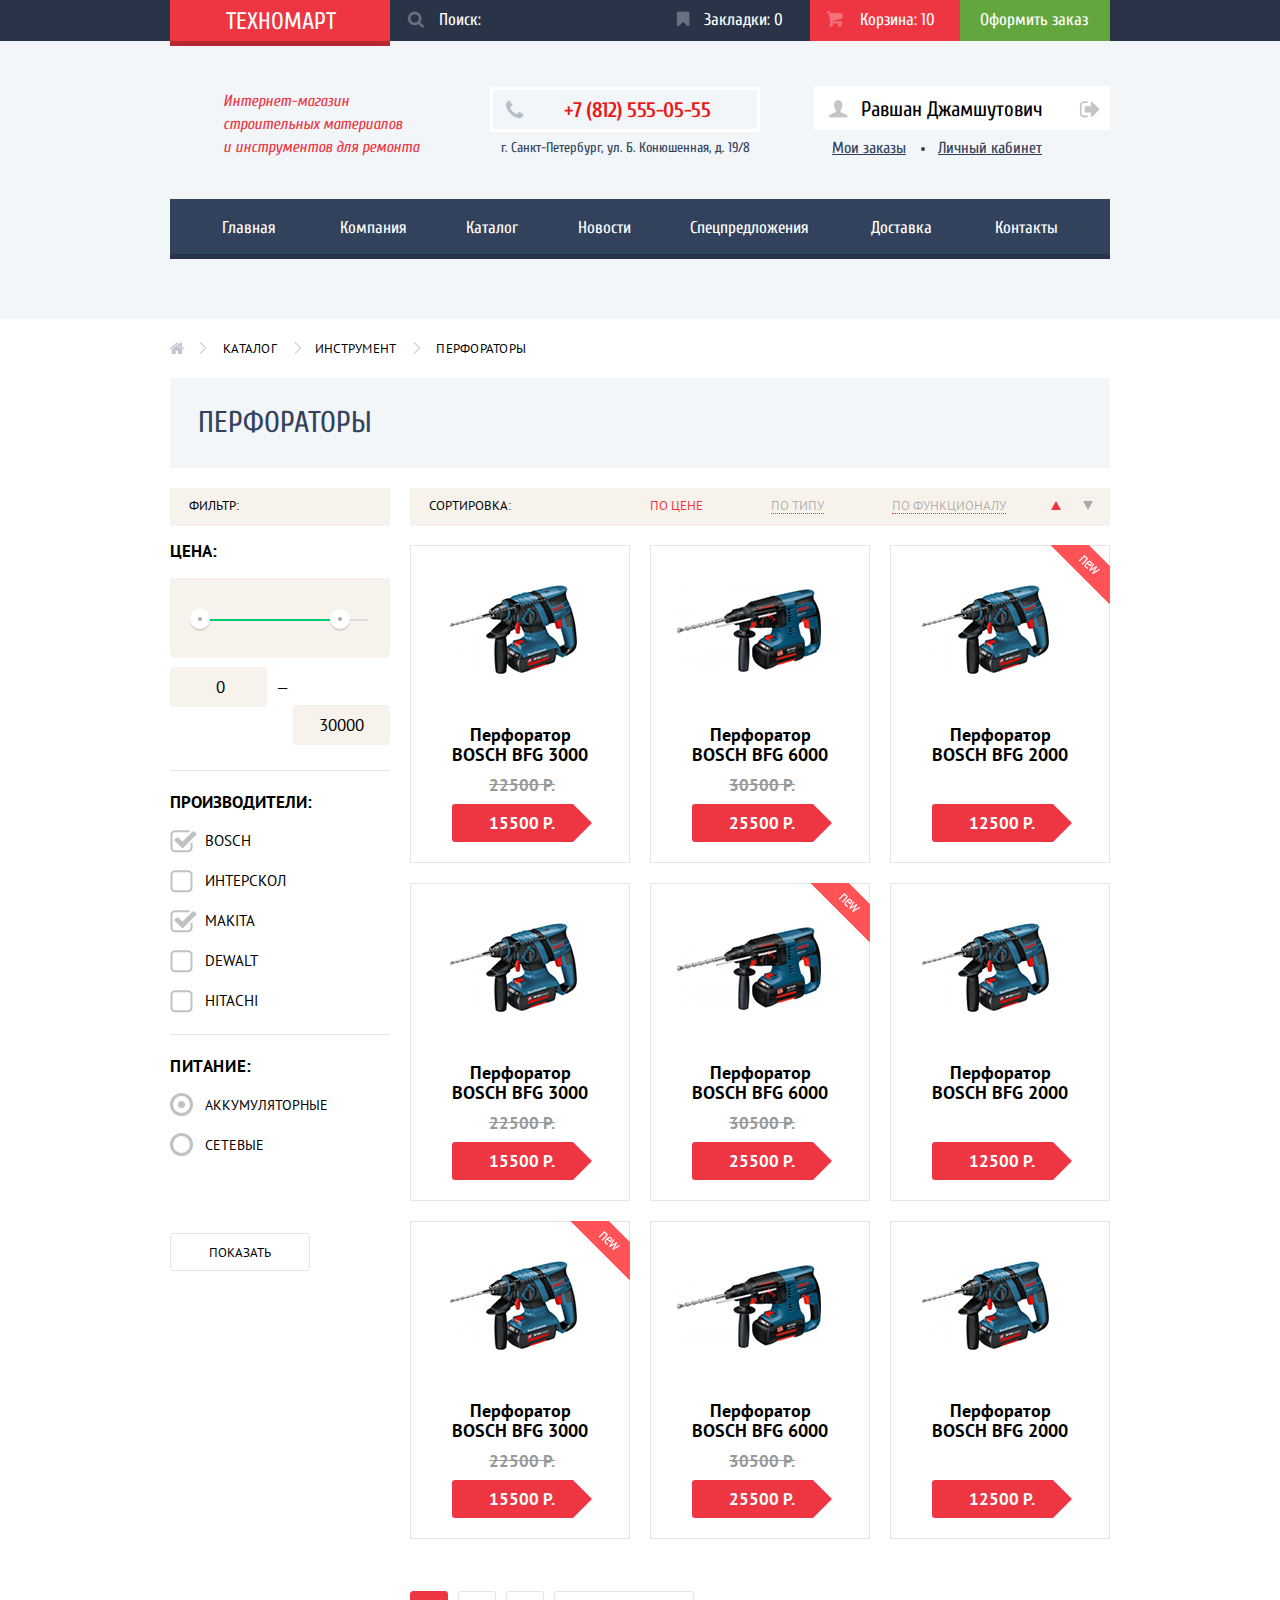
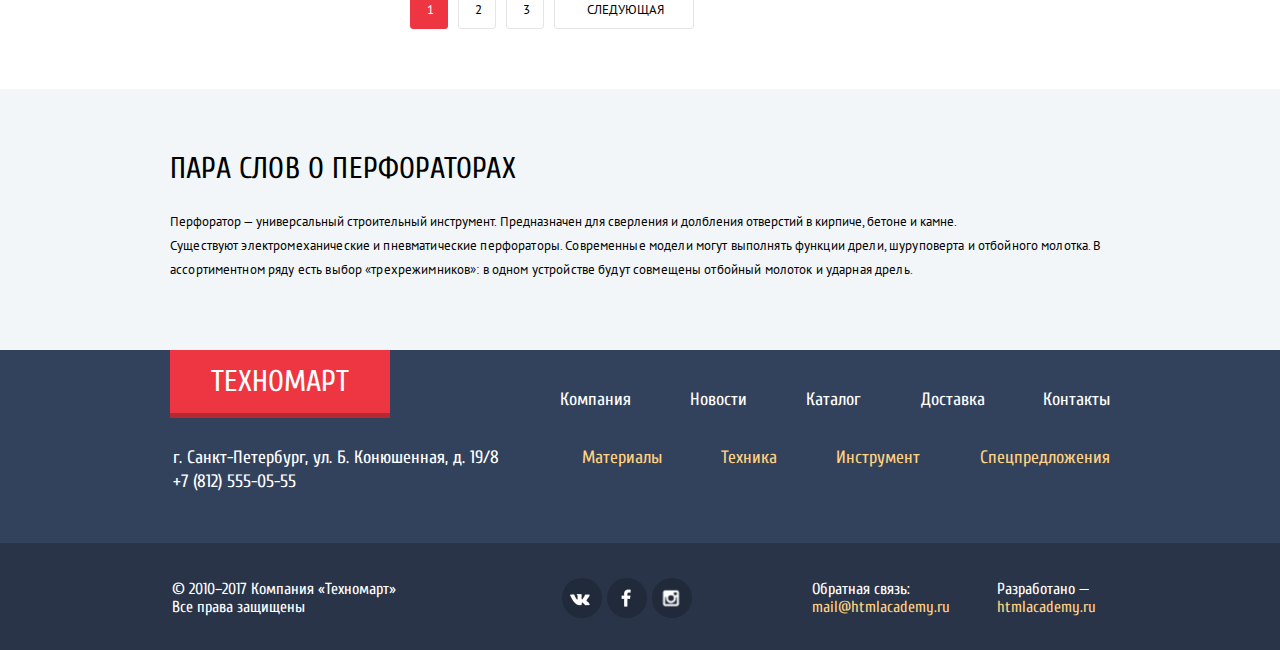
==== commit 4fcaee38: "Последнее исправление :-)" ====
--- a/category.html
+++ b/category.html
@@ -5,7 +5,7 @@
     <meta name="format-detection" content="telephone=no">
     <link rel="stylesheet" href="css/normalize.css">
     <link rel="stylesheet" href="https://fonts.googleapis.com/css?family=Cuprum:400,400i,700%7CPT+Sans:400,700&amp;subset=cyrillic">
-    <link rel="stylesheet" href="css/style-min.css">
+    <link rel="stylesheet" href="css/style.css">
     <title>HTML Academy: Техномарт</title>
   </head>
   <body>
@@ -129,22 +129,18 @@
           </form>
         </div>
         <div class="catalog-main">
-          <div class="catalog-sort">
+          <div class="catalog-sort clearfix">
             <span class="sort-header">Сортировка:</span>
-            <div class="sort-parameter sort-price active">
-              <a href="#">По цене</a>
-            </div>
-            <div class="sort-parameter sort-type">
-              <a href="#">По типу</a>
-            </div>
-            <div class="sort-parameter sort-functions">
-              <a href="#">По функционалу</a>
+            <div class="sort-parameters">
+              <a class="sort-price active" href="#">По цене</a>
+              <a class="sort-type" href="#">По типу</a>
+              <a class="sort-functions" href="#">По функционалу</a>
             </div>
             <div class="sort-asc active">
-              <a href="#"></a> <!--Треугольничек вверх, asc = ascending-->
+              <a href="#">По возрастанию</a> <!--Треугольничек вверх, asc = ascending-->
             </div>
             <div class="sort-desc">
-              <a href="#"></a> <!--Треугольничек вниз, desc = descending-->
+              <a href="#">По убыванию</a> <!--Треугольничек вниз, desc = descending-->
             </div>
           </div>
           <div class="products-catalog clearfix"> <!--3 столбца, 3 строки-->
--- a/css/style.css
+++ b/css/style.css
@@ -0,0 +1,2264 @@
+body {
+  /*Расположение*/
+  margin: 0;
+  /*Блочная модель*/
+  padding: 0;
+  min-width: 960px;
+  /*Текст*/
+  font-family: "PT Sans", "Arial", sans-serif;
+  font-weight: normal;
+  font-style: normal;
+  font-size: 13px;
+  line-height: 24px;
+}
+
+.container {
+  /*Расположение*/
+  margin: 0 auto;
+  /*Блочная модель*/
+  width: 940px;
+}
+
+.clearfix:after {
+  content: "";
+  /*Расположение*/
+  display: table;
+  clear: both;
+}
+
+.clear-both {
+  clear: both;
+}
+
+.hidden {
+  /*Расположение*/
+  position: absolute;
+  left: -9999px;
+  /*Блочная модель*/
+  overflow: hidden;
+  width: 1px;
+  height: 1px;
+}
+
+a {
+  /*Текст*/
+  font-family: "Cuprum", "Arial Narrow", sans-serif;
+  color: white;
+  text-decoration: none;
+}
+
+.btn {
+  /*Расположение*/
+  display: block;
+  /*Текст*/
+  font-size: 14px;
+  line-height: 38px;
+  text-transform: uppercase;
+  text-align: center;
+  /*Оформление*/
+  border-radius: 3px;
+  background: #ee3643;
+}
+
+.btn:hover {
+  /*Оформление*/
+  background: #ca2c37;
+}
+
+.btn:active {
+  /*Оформление*/
+  background: #ba2732;
+}
+
+/*HEADER ОБЩИЙ*/
+
+.header-top {
+  /*Текст*/
+  font-family: "Cuprum", "Arial Narrow", sans-serif;
+  font-weight: normal;
+  font-style: normal;
+  font-size: 17px;
+  line-height: 21px;
+  color: white;
+  /*Оформление*/
+  background: #293449;
+}
+
+.header-logo {
+  /*Расположение*/
+  display: block;
+  float: left;
+  /*Блочная модель*/
+  width: 220px;
+}
+
+.header-logo h1 {
+  /*Расположение*/
+  margin: 0;
+  /*Блочная модель*/
+  padding: 7px 4px 4px 6px;
+  /*Текст*/
+  font-weight: normal;
+  font-size: 24px;
+  line-height: 30px;
+  text-transform: uppercase;
+  text-align: center;
+  /*Оформление*/
+  background: #ee3643;
+  box-shadow: 0 5px #b52933;
+}
+
+.header-logo:hover h1 {
+  /*Оформление*/
+  background: #ca2c37;
+  box-shadow: 0 5px #9a212a;
+}
+
+.header-logo:active h1 {
+  /*Оформление*/
+  background: #ba2732;
+  box-shadow: 0 5px #8e1e26;
+}
+
+.header-search-form {
+  /*Расположение*/
+  float: left;
+  position: relative;
+  /*Блочная модель*/
+  padding: 0;
+  width: 220px;
+}
+
+.header-search-field {
+  /*Расположение*/
+  display: block;
+  /*Блочная модель*/
+  box-sizing: border-box;
+  padding: 9px 5px 11px 49px;
+  width: 100%;
+  border: none;
+  /*Текст*/
+  font-family: "Cuprum", "Arial Narrow", sans-serif;
+  font-weight: normal;
+  font-style: normal;
+  font-size: 17px;
+  line-height: 21px;
+  color: white;
+  /*Оформление*/
+  background: none;
+}
+
+.header-search-field::-webkit-input-placeholder { /* Chrome/Opera/Safari */
+  color: white;
+}
+.header-search-field::-moz-placeholder { /* Firefox 19+ */
+  color: white;
+}
+.header-search-field:-ms-input-placeholder { /* IE 10+ */
+  color: white;
+}
+.header-search-field:-moz-placeholder { /* Firefox 18- */
+  color: white;
+}
+
+.header-search-icon {
+  /*Расположение*/
+  position: absolute;
+  left: 17px;
+  top: 11px;
+  /*Блочная модель*/
+  width: 17px;
+  height: 17px;
+  /*Оформление*/
+  background: url(../img/spritesheet.png) no-repeat;
+  background-position: -257px -49px;
+  opacity: 0.3;
+}
+
+.header-references {
+  /*Расположение*/
+  float: right;
+  /*Блочная модель*/
+  max-width: 500px;
+  /*Текст*/
+  font-size: 0;
+  text-align: right;
+}
+
+.header-bookmarks, .header-cart, .header-order  {
+  /*Расположение*/
+  display: inline-block;
+  vertical-align: top;
+  position: relative;
+  /*Текст*/
+  font-size: 17px;
+  text-align: center;
+}
+
+/*[ДОРАБОТКА] ДЛЯ КНОПОЧЕК СДЕЛАТЬ ФИКСИРОВАННЫЕ ШИРИНЫ*/
+
+.header-bookmarks {
+  /*Блочная модель*/
+  padding: 9px 27px 11px 50px;
+}
+
+.header-cart {
+  /*Блочная модель*/
+  padding: 9px 30px 11px 50px;
+}
+
+.header-cart-full {
+  /*Блочная модель*/
+  padding-right: 25px;
+  /*Оформление*/
+  background: #ee3643;
+}
+
+.header-order {
+  /*Блочная модель*/
+  padding: 9px 22px 11px 20px;
+  /*Оформление*/
+  background: #63a63e;
+}
+
+.header-bookmarks::before {
+  content: "";
+  /*Расположение*/
+  position: absolute;
+  left: 22px;
+  top: 11px;
+  /*Блочная модель*/
+  width: 14px;
+  height: 16px;
+  /*Оформление*/
+  background: url(../img/spritesheet.png) no-repeat -10px -46px;
+  opacity: 0.3;
+}
+
+.header-cart::before {
+  content: "";
+  /*Расположение*/
+  position: absolute;
+  left: 16px;
+  top: 11px;
+  /*Блочная модель*/
+  width: 17px;
+  height: 16px;
+  /*Оформление*/
+  background: url(../img/spritesheet.png) no-repeat -257px -10px;
+  opacity: 0.3;
+}
+
+.header-search-field:hover, .header-bookmarks:hover, .header-cart:hover {
+  /*Оформление*/
+  background: #212a3a;
+}
+
+.header-cart-full:hover {
+  /*Оформление*/
+  background: #ca2c37;
+}
+
+.header-order:hover {
+  /*Оформление*/
+  background: #5fbb2d;
+}
+
+.header-search-field:hover + .header-search-icon, .header-bookmarks:hover::before, .header-cart:hover::before {
+  /*Оформление*/
+  opacity: 1;
+}
+
+.header-search-field:focus {
+  /*Текст*/
+  color: black;
+  /*Оформление*/
+  background: white;
+}
+
+.header-search-field:focus + .header-search-icon {
+  /*Оформление*/
+  background-position: -294px -49px;
+  opacity: 1;
+}
+
+.header-bookmarks:active, .header-cart:active {
+  /*Текст*/
+  color: rgba(255, 255, 255, 0.5);
+  /*Оформление*/
+  background: #161d29;
+}
+
+.header-cart-full:active {
+  /*Оформление*/
+  background: #ba2732;
+}
+
+.header-order:active {
+  /*Текст*/
+  color: rgba(255, 255, 255, 0.5);
+  /*Оформление*/
+  background: #518534;
+}
+
+.header-bookmarks:active::before, .header-cart:active::before {
+  /*Оформление*/
+  opacity: 0.5;
+}
+
+.header-main {
+  /*Блочная модель*/
+  padding-bottom: 65px;
+  /*Текст*/
+  font-family: "Cuprum", "Arial Narrow", sans-serif;
+  /*Оформление*/
+  background: #f2f6f8;
+}
+
+.header-description {
+  /*Расположение*/
+  float: left;
+  margin: 0;
+  /*Блочная модель*/
+  padding: 49px 59px 24px 53px;
+  width: 208px;
+  min-height: 85px;
+  /*Текст*/
+  font-weight: normal;
+  font-style: italic;
+  font-size: 16px;
+  line-height: 23px;
+  color: #ee3643;
+}
+
+.header-contacts {
+  /*Расположение*/
+  float: left;
+  /*Блочная модель*/
+  padding: 46px 0 21px;
+  width: 270px;
+  min-height: 90px;
+}
+
+.header-phone {
+  /*Расположение*/
+  display: block;
+  position: relative;
+  margin-bottom: 5px;
+  /*Блочная модель*/
+  padding: 10px 8px 8px 71px;
+  border: 3px solid white;
+  /*Текст*/
+  font-weight: bold;
+  font-size: 21px;
+  line-height: 21px;
+  letter-spacing: -0.35px;
+  color: #e9191a;
+}
+
+.header-phone::before {
+  content: "";
+  /*Расположение*/
+  position: absolute;
+  left: 12px;
+  top: 10px;
+  /*Блочная модель*/
+  width: 19px;
+  height: 19px;
+  /*Оформление*/
+  background: url(../img/spritesheet.png) no-repeat -294px -10px;
+}
+
+.header-address {
+  /*Расположение*/
+  margin: 0;
+  /*Блочная модель*/
+  padding: 3px;
+  /*Текст*/
+  font-size: 14px;
+  line-height: 16px;
+  color: #32425c;
+  text-align: center;
+}
+
+.user-menu {
+  /*Расположение*/
+  float: right;
+  /*Блочная модель*/
+  padding: 45px 0 20px;
+  max-width: 345px;
+  min-height: 93px;
+}
+
+.user-menu-top {
+  /*Расположение*/
+  margin-right: -10px;
+  /*Текст*/
+  font-size: 0;
+  text-align: right;
+}
+
+.user-menu-top a {
+  /*Расположение*/
+  display: inline-block;
+  vertical-align: top;
+  position: relative;
+  margin-right: 10px;
+  margin-bottom: 5px;
+  /*Блочная модель*/
+  padding: 11px 26px 9px 47px;
+  min-height: 24px;
+  /*Текст*/
+  font-size: 21px;
+  line-height: 24px;
+  color: black;
+  /*Оформление*/
+  background: white;
+}
+
+.user-menu-top a::before {
+  content: "";
+  /*Расположение*/
+  position: absolute;
+  left: 14px;
+  top: 15px;
+  /*Оформление*/
+  background-image: url(../img/spritesheet.png);
+  background-repeat: no-repeat;
+}
+
+.user-menu-top .no-icon {
+  /*Блочная модель*/
+  padding-left: 24px;
+  padding-right: 24px;
+}
+
+.user-menu-top .no-text {
+  /*Блочная модель*/
+  padding-right: 0;
+  padding-left: 45px;
+  margin-left: -10px;
+}
+
+.user-menu-top a:hover {
+  /*Текст*/
+  color: #ee3643;
+}
+
+.user-profile:hover + .user-name {
+  /*Текст*/
+  color: black;
+}
+
+.user-menu-top a:active {
+  /*Текст*/
+  color: rgba(0, 0, 0, 0.3);
+}
+
+.user-login::before {
+  /*Блочная модель*/
+  width: 20px;
+  height: 17px;
+  /*Оформление*/
+  background-position: -10px -136px;
+}
+
+.user-login:hover::before {
+  /*Оформление*/
+  background-position: -50px -136px;
+}
+
+.user-login:active::before {
+  /*Оформление*/
+  background-position: -10px -136px;
+}
+
+.user-profile::before {
+  /*Расположение*/
+  margin-top: -1px;
+  /*Блочная модель*/
+  width: 20px;
+  height: 18px;
+  /*Оформление*/
+  background-position: -285px -86px;
+}
+
+.user-profile:hover::before {
+  /*Оформление*/
+  background-position: -285px -124px;
+}
+
+.user-profile:active::before {
+  /*Оформление*/
+  background-position: -285px -86px;
+}
+
+.user-name {
+  margin-right: -4px;
+}
+
+.user-logout::before {
+  /*Блочная модель*/
+  width: 21px;
+  height: 17px;
+  /*Оформление*/
+  background-position: -90px -136px;
+}
+
+.user-logout:hover::before {
+  /*Оформление*/
+  background-position: -238px -136px;
+}
+
+.user-logout:active::before {
+  /*Оформление*/
+  background-position: -90px -136px;
+}
+
+.user-menu-bottom {
+  /*Блочная модель*/
+  padding: 3px 0 0 18px;
+  /*Текст*/
+  font-size: 16px;
+  line-height: 21px;
+}
+
+.user-menu-bottom a {
+  /*Расположение*/
+  position: relative;
+  /*Текст*/
+  color: #32425c;
+  text-decoration: underline;
+  white-space: nowrap;
+}
+
+.user-menu-bottom a:not(:first-child) {
+  /*Блочная модель*/
+  padding-left: 28px;
+}
+
+.user-menu-bottom a:not(:first-child)::before {
+  content:"";
+  /*Расположение*/
+  position: absolute;
+  top: 8px;
+  left: 11px;
+  /*Блочная модель*/
+  border: 2px solid #32425c;
+  border-radius: 50%;
+}
+
+.user-menu-bottom a:hover {
+  /*Текст*/
+  color: #ee3643;
+}
+
+.user-menu-bottom a:active {
+  /*Текст*/
+  color: rgba(50, 66, 92, 0.3);
+}
+
+.main-menu {
+  /*Оформление*/
+  background: #32425c;
+  box-shadow: 0 5px #293449;
+}
+
+.main-menu ul {
+  /*Расположение*/
+  margin: 0;
+  /*Блочная модель*/
+  padding: 0;
+  /*Текст*/
+  font-size: 0;
+  text-align: center;
+  /*Оформление*/
+  list-style-type: none;
+}
+
+.main-menu li {
+  /*Расположение*/
+  margin: 0;
+  display: inline-block;
+  vertical-align: top;
+  /*Текст*/
+  font-size: 17px;
+  line-height: 21px;
+}
+
+.main-menu a {
+  /*Расположение*/
+  display: block;
+  /*Блочная модель*/
+  padding: 18px 30px 16px;
+}
+
+.main-menu-item:first-child a {
+  /*Расположение*/
+  margin-left: -1px;
+  /*Блочная модель*/
+  padding-right: 32px;
+}
+
+.main-menu-item:nth-child(2) a {
+  /*Блочная модель*/
+  padding-left: 32px;
+  padding-right: 29px;
+}
+
+.main-menu-item:nth-child(5) a {
+  /*Блочная модель*/
+  padding-left: 29px;
+  padding-right: 31px;
+}
+
+.main-menu-item:nth-child(6) a {
+  /*Блочная модель*/
+  padding-left: 31px;
+  padding-right: 33px;
+}
+
+.main-menu a:hover {
+  /*Оформление*/
+  background: #293449;
+}
+
+.main-menu a:active {
+  /*Текст*/
+  color: rgba(255,255,255,0.5);
+  /*Оформление*/
+  background: #1d2739;
+  box-shadow: 0 5px #1d2739;
+}
+
+/*INDEX.HTML*/
+
+.main-index {
+  margin-top: 59px;
+}
+
+.highlights {
+  margin-bottom: 32px;
+  font-family: "Cuprum", "Arial Narrow", sans-serif;
+  color: white;
+}
+
+.highlight {
+  position: relative;
+  margin-bottom: 20px;
+  padding-left: 23px;
+  padding-top: 24px;
+  width: 277px;
+  height: 99px;
+}
+
+.highlight b {
+  display: block;
+  margin: 0;
+  padding: 0;
+  font-size: 24px;
+  font-weight: bold;
+}
+
+.highlight a {
+  position: absolute;
+  left: 25px;
+  bottom: 22px;
+  width: 135px;
+  background-color: rgba(0, 0, 0, 0.1);
+}
+
+.highlight a.additional-shift {
+  position: absolute;
+  left: 23px;
+  bottom: 22px;
+  width: 135px;
+  background-color: rgba(0, 0, 0, 0.1);
+}
+
+.highlight a:hover {
+  background-color: rgba(0, 0, 0, 0.2);
+}
+
+.highlight a:active {
+  background-color: rgba(0, 0, 0, 0.3);
+}
+
+.highlight::before {
+  content:"";
+  position: absolute;
+  top: 30px;
+  right: 30px;
+  background: url(../img/spritesheet.png) no-repeat;
+}
+
+.highlight.new::after {
+  content:"";
+  position: absolute;
+  top: 0;
+  right: 0;
+  width: 60px;
+  height: 59px;
+  background: url(../img/spritesheet.png) no-repeat;
+  background-position: -333px -10px;
+}
+
+.highlight-materials {
+  float: left;
+  margin-right: 20px;
+  background-color: #f6b22d;
+}
+
+.highlight-materials::before {
+  right: 43px;
+  width: 44px;
+  height: 65px;
+  background-position: -105px -185px;
+}
+
+.highlight-equipment {
+  float: left;
+  background-color: #4aafde;
+}
+
+.highlight-equipment::before {
+  top: 33px;
+  right: 28px;
+  width: 75px;
+  height: 61px;
+  background-position: -10px -185px;
+}
+
+.highlight-vehicles {
+  float: right;
+  background-color: #cc79d1;
+}
+
+.highlight-vehicles::before {
+  top: 31px;
+  width: 78px;
+  height: 62px;
+  background-position: -169px -185px;
+}
+
+.highlights-slider {
+  float: left;
+  width: 620px;
+  position: relative;
+}
+
+.highlights-slider input {
+  display: none;
+}
+
+.highlights-slider-legend {
+  position: absolute;
+  bottom: 36px;
+  width: 10px;
+  height: 10px;
+  border-radius: 50%;
+  background: white;
+  z-index: 10;
+  cursor: pointer;
+}
+
+.highlights-slider-legend[for="highlights-toggle-perforators"] {
+  left: 295px;
+}
+
+.highlights-slider-legend[for="highlights-toggle-drills"] {
+  left: 315px;
+}
+
+.highlights-slider-legend::after {
+  position: absolute;
+  top: 2px;
+  left: 2px;
+  width: 6px;
+  height: 6px;
+  border-radius: 50%;
+  background: #ee3643;
+  z-index: 20;
+}
+
+.highlights-slider-previous {
+  position: absolute;
+  top: 114px;
+  left: 25px;
+  width: 22px;
+  height: 40px;
+  background: url(../img/spritesheet.png) no-repeat -325px -89px;
+  z-index: 10;
+  cursor: pointer;
+}
+
+.highlights-slider-next {
+  position: absolute;
+  top: 114px;
+  right: 20px;
+  width: 22px;
+  height: 40px;
+  background: url(../img/spritesheet.png) no-repeat -367px -89px;
+  z-index: 10;
+  cursor: pointer;
+}
+
+.highlights-slide {
+  display: none;
+  position: relative;
+  padding: 20px;
+  padding-left: 23px;
+  padding-top: 23px;
+  height: 223px;
+}
+
+#highlights-toggle-perforators:checked ~ .highlight-slide-perforators {
+  display: block;
+}
+
+#highlights-toggle-drills:checked ~ .highlight-slide-drills {
+  display: block;
+}
+
+#highlights-toggle-perforators:checked ~ .highlights-slider-legend[for="highlights-toggle-perforators"]::after {
+  content:"";
+}
+
+#highlights-toggle-drills:checked ~ .highlights-slider-legend[for="highlights-toggle-drills"]::after {
+  content:"";
+}
+
+.highlights-slide b {
+  display: block;
+  width: 320px;
+  margin: 0;
+  margin-bottom: 1px;
+  padding: 0;
+  font-size: 36px;
+  line-height: 36px;
+  text-transform: uppercase;
+}
+
+.highlights-slide p {
+  margin: 0;
+  padding-left: 2px;
+  width: 320px;
+  font-family: "PT Sans", "Arial", sans-serif;
+  font-size: 18px;
+}
+
+.highlights-slide a {
+  position: absolute;
+  left: 25px;
+  bottom: 22px;
+  padding-left: 10px;
+  padding-right: 5px;
+  width: 180px;
+}
+
+.highlight-slide-perforators {
+  background: darkgrey url(../img/highlights-slide-perforators.jpg) no-repeat
+}
+
+.highlight-slide-drills {
+  background: darkgrey url(../img/highlights-slide-drills.jpg) no-repeat
+}
+
+.highlight-discounts {
+  float: right;
+  background-color: #85d179;
+}
+
+.highlight-discounts::before {
+  top: 26px;
+  right: 45px;
+  width: 59px;
+  height: 72px;
+  background-position: -159px -93px;
+}
+
+.highlight-delivery {
+  float: right;
+  background-color: #f6b22d;
+}
+
+.highlight-delivery::before {
+  top: 32px;
+  width: 78px;
+  height: 63px;
+  background-position: -159px -10px;
+}
+
+.popular-products .popular-header {
+  margin-bottom: 20px;
+  padding-left: 28px;
+  padding-top: 26px;
+  padding-bottom: 26px;
+  background-color: #f7f3ec;
+}
+
+.popular-producers .popular-header {
+  margin-bottom: 20px;
+  padding-left: 24px;
+  padding-top: 26px;
+  padding-bottom: 26px;
+  background-color: #f7f3ec;
+}
+
+.popular-header h3 {
+  margin: 0;
+  margin-top: 5px;
+  padding: 0;
+  font-family: "Cuprum", "Arial Narrow", sans-serif;
+  font-weight: normal;
+  font-size: 30px;
+  line-height: 30px;
+  vertical-align: middle;
+  color: #32425c;
+  text-transform: uppercase;
+}
+
+.popular-header a {
+  float: right;
+  margin-right: 24px;
+  padding-left: 10px;
+  padding-right: 10px;
+  width: 233px;
+}
+
+.products-catalog {
+  margin-right: -20px;
+  font-size: 0;
+}
+
+.products-catalog-item {
+  display: inline-block;
+  vertical-align: top;
+  position: relative;
+  padding: 9px;
+  padding-bottom: 20px;
+  width: 200px;
+  min-height: 287px;
+  border: 1px solid #e5e5e5;
+  margin-right: 20px;
+  margin-bottom: 20px;
+  font-weight: bold;
+}
+
+.products-catalog-item.new::after {
+  content:"";
+  position: absolute;
+  top: -1px;
+  right: -1px;
+  width: 60px;
+  height: 59px;
+  background: url(../img/spritesheet.png) no-repeat;
+  background-position: -333px -10px;
+}
+
+.products-catalog-item:hover {
+  box-shadow: 0 10px 25px 0 rgba(0,0,0,0.5);
+}
+
+.products-catalog-item img {
+  display: block;
+  width: 200px;
+  height: 150px;
+}
+
+.products-catalog-item img.bfg-2000 {
+  margin-left: -8px;
+}
+
+.product-actions {
+  visibility: hidden;
+  position: absolute;
+  top: 45px;
+  left: 41px;
+  width: 135px;
+}
+
+.products-catalog-item:hover > img {
+  visibility: hidden;
+}
+
+.products-catalog-item:hover > .product-actions {
+  visibility: visible;
+}
+
+.btn.add-to-cart {
+  position: relative;
+  background: #63a63e;
+  box-shadow: inset 0 -3px #367315;
+  margin-bottom: 7px;
+}
+
+.add-to-cart::before {
+  content: "";
+  position: absolute;
+  left: 12px;
+  top: 10px;
+  width: 17px;
+  height: 16px;
+  background: url(../img/spritesheet.png) no-repeat;
+  background-position: -257px -10px;
+  opacity: 0.3;
+}
+
+.btn.add-to-cart:hover {
+  background: #5fbb2d;
+}
+
+.add-to-cart:hover::before {
+  opacity: 1;
+}
+
+.btn.add-to-cart:active {
+  background: #518534;
+  box-shadow: none;
+}
+
+.add-to-cart:active::before {
+  opacity: 1;
+}
+
+.btn.add-to-bookmarks {
+  color: #32425c;
+  background: white;
+  box-shadow: inset 0 0 0 3px #63a63e;
+}
+
+.btn.add-to-bookmarks:hover {
+  box-shadow: inset 0 0 0 3px #32425c;
+}
+
+.btn.add-to-bookmarks:active {
+  color: rgba(50,66,92,0.3);
+  box-shadow: inset 0 0 0 3px rgba(50,66,92,0.3);
+}
+
+.products-catalog-item h4 {
+  margin: 0;
+  margin-top: 20px;
+  margin-bottom: 1px;
+  padding: 0 20px;
+  font-size: 18px;
+  line-height: 20px;
+  text-align: center;
+}
+
+.products-catalog-item span {
+  display: block;
+  margin: 0 auto;
+  min-height: 38px;
+  font-size: 17px;
+  line-height: 38px;
+  vertical-align: middle;
+  text-align: center;
+  transform: translateX(2px);
+}
+
+.old-price {
+  color: #999999;
+  text-decoration: line-through;
+}
+
+.current-price {
+  position: relative;
+  color: white;
+  width: 140px;
+  border-radius: 3px;
+  background: #ee3643;
+}
+
+.current-price::before {
+  content: "";
+  position: absolute;
+  right: 0;
+  bottom: 0;
+  height: 38px;
+  border-right: 19px solid white;
+}
+
+.current-price::after {
+  content: "";
+  position: absolute;
+  right: -19px;
+  bottom: 0;
+  border: 19px solid transparent;
+  border-left: 19px solid #ee3643;
+}
+
+.popular-producers {
+  margin-bottom: 65px;
+}
+
+.producers-catalog-item {
+  display: block;
+  float: left;
+  width: 218px;
+  height: 143px;
+  max-height: 143px;
+  border: 1px solid #e5e5e5;
+  line-height: 145px;
+  text-align: center;
+  font-size: 0;
+  margin-right: 20px;
+  margin-bottom: 20px;
+  overflow: hidden;
+}
+
+.producers-catalog-item:nth-child(4n+3) {
+  margin-right: 0;
+}
+
+.producers-catalog-item:nth-child(4n) {
+  float: right;
+  margin-right: 0;
+}
+
+.producers-catalog-item:hover {
+  box-shadow: 0 10px 25px 0 rgba(0,0,0,0.5);
+}
+
+.producers-catalog-item:active {
+  box-shadow: 0 4px 10px 0 rgba(0,0,0,0.5);
+}
+
+.producers-catalog-item img {
+  display: inline-block;
+  vertical-align: middle;
+  max-width: 100%;
+  height: auto;
+}
+
+.producers-catalog-item:active img {
+  opacity: 0.3;
+}
+
+.producer-bosch img {
+  margin-top: -3px;
+}
+
+.producer-makita img {
+  margin-top: -6px;
+}
+
+.producer-dewalt img {
+  margin-top: -6px;
+}
+
+.producer-interskol img {
+  margin-top: -2px;
+  margin-left: -1px;
+}
+
+.producer-hitachi img {
+  margin-top: 1px;
+  margin-left: 6px;
+}
+
+.producer-lg img {
+  margin-top: -4px;
+  margin-left: -2px;
+}
+
+.producer-aeg img {
+  margin-top: -4px;
+  margin-left: 1px;
+}
+
+.producer-metabo img {
+  margin-left: 4px;
+  margin-top: -10px;
+}
+
+.services {
+  margin-bottom: 82px;
+  padding-top: 68px;
+  background: #f2f6f8;
+}
+
+.section-header {
+  margin: 0;
+  padding: 0;
+  margin-bottom: 29px;
+  font-family: "Cuprum", "Arial Narrow", sans-serif;
+  font-weight: normal;
+  font-size: 30px;
+  color: black;
+  text-transform: uppercase;
+  letter-spacing: 0.2px;
+}
+
+.section-content {
+  margin: 0;
+}
+
+.section-content.big-margin {
+  margin-bottom: 24px;
+}
+
+.section-content .condensed-lightest{
+  letter-spacing: 0.12px;
+}
+
+.section-content .condensed-light{
+  letter-spacing: 0.05px;
+}
+
+.section-content .condensed-medium {
+  letter-spacing: 0.01px;
+}
+
+.section-content .condensed-high {
+  letter-spacing: 0.135px;
+}
+
+.services-slider {
+  margin-top: 69px;
+  position: relative;
+  min-height: 284px;
+}
+
+.services-slider::before {
+  content:"";
+  position: absolute;
+  left: 230px;
+  top: 90px;
+  width: 10px;
+  height: 272px;
+  background: url(../img/services-divider.png) no-repeat;
+  transform: translate(0, -136px);
+}
+
+.services-slider label {
+  float: left;
+  clear: left;
+  display: block;
+  font-family: "Cuprum", "Arial Narrow", sans-serif;
+  font-weight: bold;
+  font-size: 21px;
+  line-height: 26px;
+  padding-top: 14px;
+  padding-bottom: 20px;
+  padding-left: 22px;
+  width: 218px;
+  color: white;
+  background: #32425c;
+  box-shadow: 0 -1px #293449;
+  cursor: pointer;
+}
+
+.services-slider label[for="services-toggle-delivery"] {
+  padding-top: 15px;
+  padding-bottom: 21px;
+}
+
+.services-slider label[for="services-toggle-guaranty"] {
+  padding-left: 23px;
+  width: 217px;
+}
+
+.services-slider label[for="services-toggle-loan"] {
+  padding-top: 15px;
+  padding-bottom: 19px;
+}
+
+#services-toggle-delivery:checked ~ label[for="services-toggle-delivery"] {
+  background: white;
+  color: #32425c;
+  box-shadow: none;
+}
+
+#services-toggle-guaranty:checked ~ label[for="services-toggle-guaranty"] {
+  background: white;
+  color: #32425c;
+  box-shadow: none;
+}
+
+#services-toggle-loan:checked ~ label[for="services-toggle-loan"] {
+  background: white;
+  color: #32425c;
+  box-shadow: none;
+}
+
+.services-slider label:hover {
+  background: #293449;
+}
+
+.services-slide {
+  display: none;
+  float: right;
+  width: 620px;
+  padding-top: 4px;
+  min-height: 245px;
+}
+
+.services-slide::before {
+  content: "";
+  display: block;
+  float: right;
+  width: 240px;
+  height: 190px;
+}
+
+.services-slide b {
+  display: block;
+  font-family: "Cuprum", "Arial Narrow", sans-serif;
+  font-weight: normal;
+  font-size: 36px;
+  color: #32425c;
+  text-transform: uppercase;
+  margin-bottom: 31px;
+  letter-spacing: 0.3px;
+}
+
+.services-slide p {
+  margin: 0;
+  padding: 0;
+}
+
+.services-slide a {
+  display: inline-block;
+  vertical-align: top;
+  margin-top: 20px;
+  width: 195px;
+}
+
+.services-slide-delivery {
+  background: url(../img/services-slide-delivery.png) no-repeat 100% 24px;
+}
+
+.services-slide-guaranty {
+  background: url(../img/services-slide-guaranty.png) no-repeat 100% 2px;
+}
+
+.services-slide-loan {
+  background: url(../img/services-slide-loan.png) no-repeat 100% 0;
+}
+
+#services-toggle-delivery:checked ~ .services-slide-delivery {
+  display: block;
+}
+
+#services-toggle-guaranty:checked ~ .services-slide-guaranty {
+  display: block;
+}
+
+#services-toggle-loan:checked ~ .services-slide-loan {
+  display: block;
+}
+
+.about-us {
+  margin-bottom: 86px;
+}
+
+.brief-description {
+  float: left;
+  width: 600px;
+}
+
+.brief-description h3 {
+  letter-spacing: 0;
+}
+
+.brief-description a {
+  width: 220px;
+}
+
+.brief-contacts {
+  float: right;
+  width: 300px;
+}
+
+.brief-contacts .section-content {
+  width: 200px;
+}
+
+.brief-contacts .btn {
+  padding-left: 6px;
+}
+
+.road-map-small {
+  display: block;
+  margin-top: 31px;
+  margin-bottom: 40px;
+}
+
+.road-map-small img {
+  display: block;
+}
+
+.transport-partners {
+  font-family: "Cuprum", "Arial Narrow", sans-serif;
+  font-weight: bold;
+  font-size: 18px;
+  list-style-type: none;
+  padding: 0;
+  margin: 0;
+  margin-top: 11px;
+  margin-bottom: 26px;
+  letter-spacing: -0.5px;
+}
+
+.transport-partners li {
+  position: relative;
+  line-height: 40px;
+  padding-left: 37px;
+}
+
+.transport-partners li::before {
+  content:"";
+  position: absolute;
+  left: 0;
+  bottom: 19px;
+  width: 23px;
+  border: 1px solid #fb565a;
+}
+
+/*CATEGORY.HTML*/
+
+.bread-crumbs {
+  /*Блочная модель*/
+  padding: 18px 0 17px;
+}
+
+.bread-crumbs a {
+  /*Текст*/
+  font-family: "PT Sans", "Arial", sans-serif;
+  color: black;
+  text-transform: uppercase;
+  letter-spacing: 0.25px;
+  white-space: nowrap;
+}
+
+.bread-crumbs a {
+  /*Расположение*/
+  position: relative;
+  /*Блочная модель*/
+  padding-right: 35px;
+}
+
+.bread-crumbs a:last-child {
+  /*Расположение*/
+  margin-left: 2px;
+}
+
+.bread-home {
+  /*Расположение*/
+  display: inline-block;
+  vertical-align: bottom;
+  /*Блочная модель*/
+  width: 15px;
+  height: 21px;
+  /*Текст*/
+  font-size: 0;
+}
+
+.bread-crumbs a::after {
+  content:"";
+  /*Расположение*/
+  position: absolute;
+  right: 10px;
+  top: 2px;
+  /*Блочная модель*/
+  width: 8px;
+  height: 12px;
+  /*Оформление*/
+  background: url(../img/spritesheet.png) no-repeat -10px -10px;
+}
+
+.bread-crumbs a:last-child::after {
+  content: none;
+}
+
+.bread-crumbs .bread-home::after {
+  /*Расположение*/
+  right: 13px;
+}
+
+.bread-home::before {
+  content:"";
+  /*Расположение*/
+  position: absolute;
+  top: 2px;
+  left: -1px;
+  /*Блочная модель*/
+  width: 15px;
+  height: 12px;
+  /*Оформление*/
+  background: url(../img/spritesheet.png) no-repeat -38px -10px;
+}
+
+.category-catalog {
+  /*Расположение*/
+  margin-bottom: 60px;
+}
+
+.category-header {
+  /*Расположение*/
+  margin: 0;
+  margin-bottom: 20px;
+  /*Блочная модель*/
+  padding: 30px 28px;
+  /*Текст*/
+  font-family: "Cuprum", "Arial Narrow", sans-serif;
+  font-weight: normal;
+  font-size: 30px;
+  line-height: 30px;
+  color: #32425c;
+  text-transform: uppercase;
+  /*Оформление*/
+  background: #f2f6f8;
+}
+
+.catalog-filter {
+  /*Расположение*/
+  float: left;
+  /*Блочная модель*/
+  width: 220px;
+  /*Текст*/
+  text-transform: uppercase;
+}
+
+.filter-form input {
+  font-family: "PT Sans", "Arial", sans-serif;
+}
+
+.filter-section b {
+  display: block;
+  font-weight: bold;
+  font-size: 17px;
+  margin-top: -6px;
+  margin-bottom: 15px;
+}
+
+.filter-section b.condensed {
+  letter-spacing: 0.6px;
+}
+
+.filter-section:not(:first-of-type) {
+  border-top: 1px solid #e5e5e5;
+  padding-top: 25px;
+}
+
+.range-indicator {
+  padding: 41px 22px 37px 31px;
+  background: #f7f3ec;
+  border-bottom-left-radius: 5px;
+  border-bottom-right-radius: 5px;
+  margin-bottom: 9px;
+}
+
+.range-line {
+  background: #d7dcde;
+}
+
+.range-line-active {
+  width: 141px;
+  height: 2px;
+  background: #00ca74;
+  position: relative;
+}
+
+.range-line-active::before, .range-line-active::after {
+  content: "";
+  position: absolute;
+  top: -10px;
+  left: -11px;
+  width: 4px;
+  height: 4px;
+  background: #ababab;
+  border: 8px solid white;
+  border-radius: 50%;
+  box-shadow: 0 2px #d4d1cb;
+}
+
+.range-line-active::after {
+  left: auto;
+  right: -8px;
+}
+
+.field-line {
+  margin-bottom: 25px;
+  font-size: 0;
+}
+
+.field-line span {
+  display: block;
+  float: left;
+  font-size: 16px;
+  line-height: 36px;
+  padding-top: 2px;
+  padding-left: 9px;
+  width: 19px;
+}
+
+.filter-form .important-field-left {
+  display: block;
+  float: left;
+  font-size: 17px;
+  line-height: 38px;
+  height: 38px;
+  border: none;
+  border-radius: 3px;
+  padding-left: 6px;
+  width: 89px;
+  background: #f7f3ec;
+  text-align: center;
+}
+
+.filter-form .important-field-right {
+  display: block;
+  float: right;
+  font-size: 17px;
+  line-height: 38px;
+  height: 38px;
+  border: none;
+  border-radius: 3px;
+  padding-left: 2px;
+  width: 93px;
+  background: #f7f3ec;
+  text-align: center;
+}
+
+.checkbox-label {
+  font-size: 15px;
+}
+
+.radio-label {
+  font-size: 14px;
+}
+
+.filter-section ul {
+  margin: 0;
+  padding: 0;
+  padding-bottom: 5px;
+  list-style: none;
+}
+
+.filter-section li {
+  margin: 0;
+  padding: 0;
+  padding-left: 35px;
+  height: 40px;
+}
+
+.filter-section label {
+  display: block;
+  position: relative;
+  cursor: pointer;
+}
+
+.checkbox-label::before {
+  content: "";
+  position: absolute;
+  top: 1px;
+  left: -35px;
+  background: url(../img/spritesheet.png) no-repeat;
+  background-position: -10px -93px;
+  width: 23px;
+  height: 23px;
+  opacity: 0.83;
+}
+
+.filter-checkbox:checked + label::before {
+  background-position: -238px -93px;
+  width: 27px;
+}
+
+.filter-checkbox + label:hover::before {
+  opacity: 1;
+}
+
+.filter-checkbox:disabled + label{
+  color: rgba(0,0,0,0.4);
+}
+
+.filter-checkbox:disabled + label::before {
+  opacity: 0.3;
+}
+
+.radio-label::before {
+  content: "";
+  position: absolute;
+  top: 0;
+  left: -35px;
+  width: 17px;
+  height: 17px;
+  border: 3px solid #c1c1c1;
+  border-radius: 50%;
+}
+
+.filter-radio:checked + label::after {
+  content: "";
+  position: absolute;
+  width: 7px;
+  height: 7px;
+  top: 8px;
+  left: -27px;
+  background: #c1c1c1;
+  border-radius: 50%;
+}
+
+.filter-radio + label:hover::before {
+  border-color: #b5b5b5;
+}
+
+.filter-radio + label:hover::after {
+  background: #b5b5b5;
+}
+
+.filter-radio:disabled + label {
+  color: rgba(0,0,0,0.4);
+}
+
+.filter-radio:disabled + label::before {
+  background-color: #e9e9e9;
+}
+
+.filter-radio:disabled + label::after {
+  background: #e9e9e9;
+}
+
+.filter-form input[type="submit"] {
+  margin-top: 55px;
+  display: block;
+  box-sizing: content-box;
+  width: 128px;
+  padding: 12px 5px 11px;
+  border: 1px solid #e5e5e5;
+  border-radius: 3px;
+  background: none;
+  text-transform: uppercase;
+  font-size: 13px;
+  line-height: 13px;
+  cursor: pointer;
+}
+
+.catalog-main {
+  float: right;
+  width: 700px;
+}
+
+.filter-header, .catalog-sort {
+  margin-bottom: 19px;
+  padding-left: 19px;
+  padding-top: 10px;
+  text-transform: uppercase;
+  background: #f7f3ec;
+}
+
+.filter-header {
+  padding-bottom: 13px;
+  line-height: 15px;
+}
+
+.catalog-sort {
+  font-size: 0;
+  padding-bottom: 3px;
+  line-height: 25px;
+}
+
+.sort-header {
+  float: left;
+  width: 153px;
+  font-size: 13px;
+  line-height: 15px;
+}
+
+.sort-parameters {
+  float: left;
+  width: 458px;
+  padding-right: 11px;
+}
+
+.sort-parameters a {
+  display: inline-block;
+  vertical-align: top;
+  font-size: 13px;
+  line-height: 15px;
+  color: rgba(0, 0, 0, 0.3);
+  font-family: "PT Sans","Arial", sans-serif;
+  border-bottom: 1px dotted #ee3643;
+  white-space: nowrap;
+  margin-left: 68px;
+}
+
+.sort-parameters a.active {
+  color: #ee3643;
+  border: none;
+}
+
+.sort-parameters a:hover {
+  color: black;
+  border-bottom: 1px solid #ee3643;
+}
+
+.sort-asc {
+  float: left;
+  width: 32px;
+}
+
+.sort-desc {
+  float: left;
+}
+
+.sort-asc a, .sort-desc a {
+  position: relative;
+}
+
+.sort-asc a::after {
+  content:"";
+  position: absolute;
+  bottom: 0;
+  border: 5px solid transparent;
+  border-bottom: 9px solid rgba(0, 0, 0, 0.3);
+}
+
+.sort-desc a::after {
+  content:"";
+  position: absolute;
+  bottom: -5px;
+  border: 5px solid transparent;
+  border-top: 9px solid rgba(0, 0, 0, 0.3);
+}
+
+.sort-asc.active a::after {
+  border-bottom-color: #ee3643;
+}
+
+.sort-desc.active a::after {
+  border-top-color: #ee3643;
+}
+
+.sort-asc a:hover::after {
+  border-bottom-color: black;
+}
+
+.sort-desc a:hover::after {
+  border-top-color: black;
+}
+
+.catalog-paginator {
+  margin-top: 32px;
+  font-size: 0;
+}
+
+.catalog-paginator a {
+  display: inline-block;
+  vertical-align: top;
+  margin-right: 10px;
+  font-family: "PT Sans", "Arial", sans-serif;
+  color: black;
+  padding: 11px 3px 12px 5px;
+  min-width: 28px;
+  border: 1px solid #e5e5e5;
+  font-size: 13px;
+  line-height: 13px;
+  text-transform: uppercase;
+  text-align: center;
+
+  border-radius: 3px;
+}
+
+.catalog-paginator .next {
+  width: 130px;
+}
+
+.catalog-paginator a:hover {
+  border-color: #bdc6ca;
+}
+
+.catalog-paginator a:active {
+  border-color: #ee3643;
+}
+
+.catalog-paginator a.active-page {
+  color: white;
+  background: #ee3643;
+  border-color: #ee3643;
+}
+
+
+.category-about {
+  padding-top: 68px;
+  padding-bottom: 68px;
+  background: #f2f6f8;
+}
+
+/*FOOTER ОБЩИЙ*/
+
+.footer-main {
+  padding-bottom: 20px;
+  min-height: 173px;
+  font-family: "Cuprum", "Arial Narrow", sans-serif;
+  color: white;
+  background: #32425c;
+}
+
+.footer-left {
+  float: left;
+  width: 350px;
+}
+
+.footer-right {
+  float: right;
+  width: 580px;
+  padding-top: 38px;
+  text-align: right;
+}
+
+.footer-menu {
+  margin-bottom: 34px;
+}
+
+.footer-menu a:hover {
+  text-decoration: underline;
+}
+
+.footer-menu a:active {
+  text-decoration: none;
+  opacity: 0.5;
+}
+
+.footer-menu ul {
+  list-style-type: none;
+  padding: 0;
+  margin: 0;
+  font-size: 0;
+}
+
+.footer-menu li {
+  margin: 0;
+  padding: 0;
+  font-size: 18px;
+  display: inline-block;
+  vertical-align: top;
+  margin-right: 60px;
+}
+
+.footer-menu li:first-child {
+  margin-right: 59px;
+}
+
+.footer-menu li:nth-child(2) {
+  margin-right: 59px;
+}
+
+.footer-menu li:nth-child(3) {
+  margin-right: 60px;
+}
+
+.footer-menu li:nth-child(4) {
+  margin-right: 58px;
+}
+
+.footer-menu li:last-child {
+  margin-right: 0;
+}
+
+
+.additional-menu a {
+  color: #ffd180;
+}
+
+.footer-logo {
+  width: 220px;
+  font-weight: normal;
+  font-size: 30px;
+  line-height: 63px;
+  text-transform: uppercase;
+  text-align: center;
+  background: #ee3643;
+  box-shadow: 0 5px #b52933;
+  margin-bottom: 33px;
+}
+
+.footer-contacts {
+  padding-left: 3px;
+  font-size: 18px;
+}
+
+.footer-bottom {
+  background: #293449;
+  font-family: "Cuprum", "Arial Narrow", sans-serif;
+  font-size: 16px;
+  line-height: 18px;
+  color: white;
+  padding-bottom: 32px;
+}
+
+.text-link {
+  color: #ffd180;
+}
+
+.text-link:hover {
+  text-decoration: underline;
+}
+
+.text-link:active {
+  text-decoration: none;
+  color: #ee3643;
+}
+
+.copyright {
+  float: left;
+  width: 240px;
+  padding-top: 37px;
+  padding-left: 2px;
+  margin-right: 150px;
+}
+
+.social {
+  float: left;
+  width: 230px;
+  padding-top: 35px;
+  margin-right: 20px;
+  font-size: 0;
+}
+
+.social a {
+  display: inline-block;
+  vertical-align: top;
+  position: relative;
+  margin-right: 5px;
+  width: 40px;
+  height: 40px;
+  border-radius: 50%;
+  background: #212a3a;
+  font-size: 0;
+}
+
+.social a::before {
+  content:"";
+  display: block;
+  position: absolute;
+  top: 20px;
+  left: 19px;
+  transform: translate(-50%, -50%);
+  background-image: url(../img/spritesheet.png);
+  background-repeat: no-repeat;
+}
+
+.social .social-vk::before {
+  top: 22px;
+  left: 18px;
+  width: 20px;
+  height: 12px;
+  background-position: -267px -186px;
+}
+
+.social-fb::before {
+  width: 10px;
+  height: 18px;
+  background-position: -325px -149px;
+}
+
+.social-ig::before {
+  width: 17px;
+  height: 17px;
+  background-position: -355px -149px;
+}
+
+.social a:hover {
+  background: #ee3643;
+}
+
+.feedback {
+  float: left;
+  width: 160px;
+  padding-top: 37px;
+}
+
+.developer {
+  float: right;
+  max-width: 105px;
+  padding-top: 37px;
+  padding-right: 14px;
+}
+
+.pop-up-close {
+  position: absolute;
+  top: 9px;
+  right: 10px;
+  padding: 0;
+  width: 21px;
+  height: 21px;
+  background: url(../img/pop-up-close.svg) no-repeat;
+  border: none;
+  cursor: pointer;
+}
+
+.pop-up-write-us {
+  display: none;
+  position: fixed;
+  width: 620px;
+  top: 50%;
+  left: 50%;
+  margin-top: -225px;
+  margin-left: -310px;
+  border-top: 6px solid #ee3643;
+  box-shadow: 0 20px 40px rgba(0,0,0,0.75);
+  z-index: 50;
+}
+
+.pop-up-container {
+  padding: 37px 80px 22px;
+  background: white;
+}
+
+.pop-up-footer {
+  background: #f1f1f1;
+}
+
+.feedback-left-half {
+  float: left;
+  width: 220px;
+}
+
+.feedback-right-half {
+  float: right;
+  width: 220px;
+}
+
+.feedback-form label {
+  display: block;
+  font-family: "Cuprum", "Arial Narrow", sans-serif;
+  font-weight: bold;
+  font-size: 18px;
+  margin-bottom: 6px;
+}
+
+.feedback-input {
+  display: block;
+  box-sizing: border-box;
+  width: 100%;
+  height: 38px;
+  line-height: 38px;
+  padding: 0 15px;
+  border: none;
+  border-radius: 3px;
+  box-shadow: inset 0 0 0 2px #d7dcde;
+  margin-bottom: 15px;
+}
+
+.feedback-form textarea {
+  font-family: "PT Sans", "Arial", sans-serif;
+  font-size: 13px;
+  line-height: 25px;
+  padding: 5px 15px;
+}
+
+.feedback-form input[type="submit"] {
+  border: none;
+  color: white;
+  width: 100%;
+  margin-bottom: 15px;
+  font-family: "Cuprum", "Arial Narrow", sans-serif;
+}
+
+.feedback-input::-webkit-input-placeholder { /* Chrome/Opera/Safari */
+  color: #999999;
+}
+.feedback-input::-moz-placeholder { /* Firefox 19+ */
+  color: #999999;
+}
+.feedback-input:-ms-input-placeholder { /* IE 10+ */
+  color: #999999;
+}
+.feedback-input:-moz-placeholder { /* Firefox 18- */
+  color: #999999;
+}
+
+.pop-up-road-map-big {
+  display: none;
+  position: fixed;
+  width: 940px;
+  height: 446px;
+  top: 50%;
+  left: 50%;
+  margin-top: -223px;
+  margin-left: -470px;
+  box-shadow: 0 0 16px rgba(0,0,0,0.5);
+  background: skyblue url(../img/road-map-big.png) no-repeat;
+  z-index: 40;
+}
+
+.pop-up-cart-plus {
+  display: none;
+  position: fixed;
+  width: 620px;
+  top: 50%;
+  left: 50%;
+  margin-top: -140px;
+  margin-left: -310px;
+  border-top: 6px solid #ee3643;
+  box-shadow: 0 20px 40px rgba(0,0,0,0.75);
+  font-size: 0;
+  z-index: 60;
+}
+
+.cart-plus-notification {
+  display: block;
+  position: relative;
+  margin-top: 25px;
+  margin-bottom: 30px;
+  font-size: 30px;
+  font-family: "Cuprum", "Arial Narrow", sans-serif;
+  padding-left: 100px;
+}
+
+.cart-plus-notification::before {
+  content:"";
+  position: absolute;
+  left: 0;
+  top: -30px;
+  width: 66px;
+  height: 66px;
+  background: url(../img/spritesheet.png) no-repeat -73px -10px;
+}
+
+.pop-up-cart-plus a {
+  display: inline-block;
+  vertical-align: top;
+  margin-right: 20px;
+  margin-bottom: 15px;
+  width: 220px;
+  font-size: 14px;
+}
+
+.btn-weak, .btn-weak:hover, .btn-weak:active {
+  margin: 0;
+  padding: 0;
+  width: 220px;
+  background: white;
+  display: inline-block;
+  vertical-align: top;
+  border: none;
+  margin-bottom: 15px;
+  cursor: pointer;
+  font-size: 14px;
+  font-family: "Cuprum","Arial Narrow", sans-serif;
+}
+
+@keyframes bounce {
+  0%   {
+    transform: translateY(-2000px);
+  }
+  70%  {
+    transform: translateY(30px);
+  }
+  90%  {
+    transform: translateY(-10px);
+  }
+  100% {
+    transform: translateY(0);
+  }
+}
+
+.pop-up-show {
+  display: block;
+  animation: bounce 0.6s;
+}
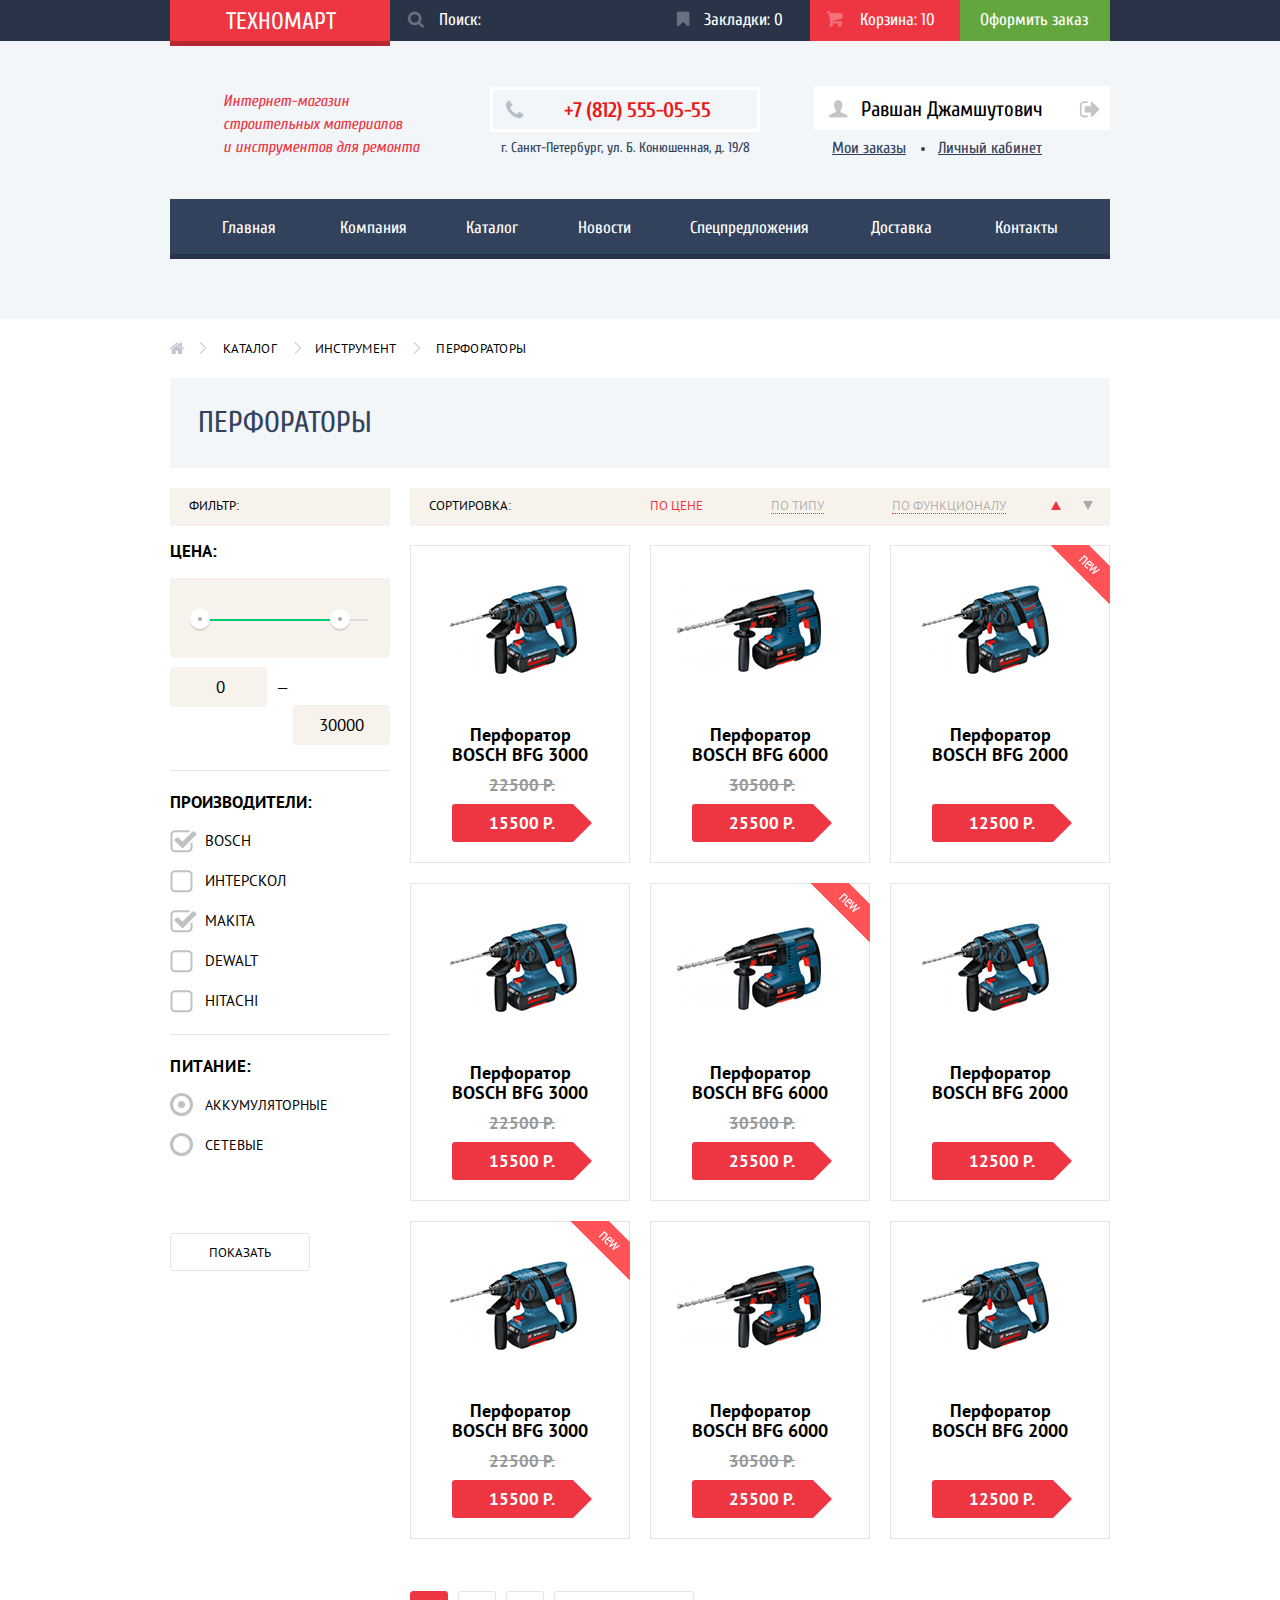
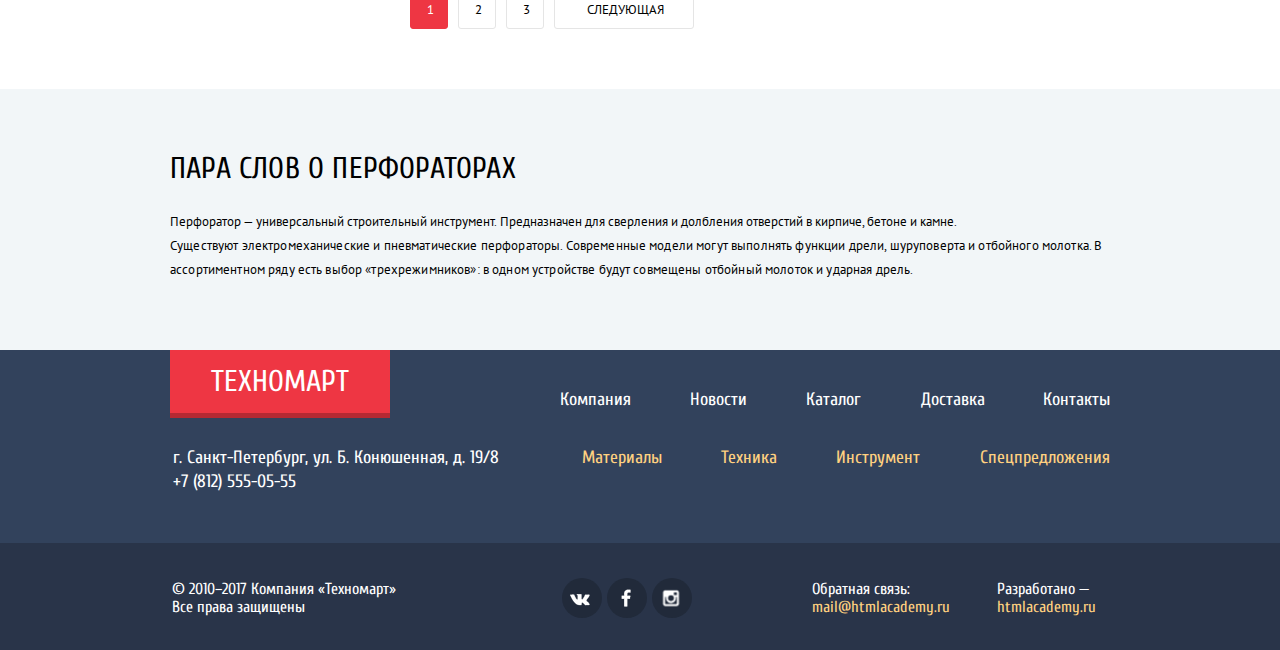
==== commit a6cd678c: "style-min вместо style" ====
--- a/category.html
+++ b/category.html
@@ -5,7 +5,7 @@
     <meta name="format-detection" content="telephone=no">
     <link rel="stylesheet" href="css/normalize.css">
     <link rel="stylesheet" href="https://fonts.googleapis.com/css?family=Cuprum:400,400i,700%7CPT+Sans:400,700&amp;subset=cyrillic">
-    <link rel="stylesheet" href="css/style.css">
+    <link rel="stylesheet" href="css/style-min.css">
     <title>HTML Academy: Техномарт</title>
   </head>
   <body>
--- a/css/style-min.css
+++ b/css/style-min.css
@@ -0,0 +1 @@
+.btn,.header-logo h1{text-align:center;text-transform:uppercase}.header-search-field,.header-top,body{font-style:normal;font-weight:400}.product-actions,.products-catalog-item:hover>img{visibility:hidden}.btn,.catalog-filter,.catalog-paginator a,.catalog-sort,.category-header,.filter-form input[type=submit],.filter-header,.footer-logo,.header-logo h1,.highlights-slide b,.popular-header h3,.section-header,.services-slide b{text-transform:uppercase}body{margin:0;padding:0;min-width:960px;font-family:"PT Sans",Arial,sans-serif;font-size:13px;line-height:24px}.header-main,.header-search-field,.header-top,.highlights,a{font-family:Cuprum,"Arial Narrow",sans-serif}.container{margin:0 auto;width:940px}.clearfix:after{content:"";display:table;clear:both}.clear-both{clear:both}.hidden{position:absolute;left:-9999px;overflow:hidden;width:1px;height:1px}a{color:#fff;text-decoration:none}.btn{display:block;font-size:14px;line-height:38px;border-radius:3px;background:#ee3643}.btn:hover{background:#ca2c37}.btn:active{background:#ba2732}.header-top{font-size:17px;line-height:21px;color:#fff;background:#293449}.header-logo{display:block;float:left;width:220px}.header-logo h1{margin:0;padding:7px 4px 4px 6px;font-weight:400;font-size:24px;line-height:30px;background:#ee3643;box-shadow:0 5px #b52933}.header-logo:hover h1{background:#ca2c37;box-shadow:0 5px #9a212a}.header-logo:active h1{background:#ba2732;box-shadow:0 5px #8e1e26}.header-search-form{float:left;position:relative;padding:0;width:220px}.header-search-field{display:block;box-sizing:border-box;padding:9px 5px 11px 49px;width:100%;border:none;font-size:17px;line-height:21px;color:#fff;background:0 0}.header-search-field::-webkit-input-placeholder{color:#fff}.header-search-field::-moz-placeholder{color:#fff}.header-search-field:-ms-input-placeholder{color:#fff}.header-search-field:-moz-placeholder{color:#fff}.header-search-icon{position:absolute;left:17px;top:11px;width:17px;height:17px;background:url(../img/spritesheet.png) -257px -49px no-repeat;opacity:.3}.header-references{float:right;max-width:500px;font-size:0;text-align:right}.header-bookmarks,.header-cart,.header-order{display:inline-block;vertical-align:top;position:relative;font-size:17px;text-align:center}.header-bookmarks::before,.header-cart::before{position:absolute;top:11px;height:16px;content:"";opacity:.3}.header-bookmarks{padding:9px 27px 11px 50px}.header-cart{padding:9px 30px 11px 50px}.header-cart-full{padding-right:25px;background:#ee3643}.header-order{padding:9px 22px 11px 20px;background:#63a63e}.header-bookmarks::before{left:22px;width:14px;background:url(../img/spritesheet.png) -10px -46px no-repeat}.header-cart::before{left:16px;width:17px;background:url(../img/spritesheet.png) -257px -10px no-repeat}.header-bookmarks:hover,.header-cart:hover,.header-search-field:hover{background:#212a3a}.header-cart-full:hover{background:#ca2c37}.header-order:hover{background:#5fbb2d}.header-bookmarks:hover::before,.header-cart:hover::before,.header-search-field:hover+.header-search-icon{opacity:1}.header-search-field:focus{color:#000;background:#fff}.header-search-field:focus+.header-search-icon{background-position:-294px -49px;opacity:1}.header-bookmarks:active,.header-cart:active{color:rgba(255,255,255,.5);background:#161d29}.header-cart-full:active{background:#ba2732}.header-order:active{color:rgba(255,255,255,.5);background:#518534}.header-bookmarks:active::before,.header-cart:active::before{opacity:.5}.header-main{padding-bottom:65px;background:#f2f6f8}.header-description{float:left;margin:0;padding:49px 59px 24px 53px;width:208px;min-height:85px;font-weight:400;font-style:italic;font-size:16px;line-height:23px;color:#ee3643}.header-contacts{float:left;padding:46px 0 21px;width:270px;min-height:90px}.header-phone{display:block;position:relative;margin-bottom:5px;padding:10px 8px 8px 71px;border:3px solid #fff;font-weight:700;font-size:21px;line-height:21px;letter-spacing:-.35px;color:#e9191a}.main-menu li,.user-menu-top a{display:inline-block;vertical-align:top}.header-phone::before{content:"";position:absolute;left:12px;top:10px;width:19px;height:19px;background:url(../img/spritesheet.png) -294px -10px no-repeat}.header-address{margin:0;padding:3px;font-size:14px;line-height:16px;color:#32425c;text-align:center}.user-menu{float:right;padding:45px 0 20px;max-width:345px;min-height:93px}.user-menu-top{margin-right:-10px;font-size:0;text-align:right}.user-menu-top a{position:relative;margin-right:10px;margin-bottom:5px;padding:11px 26px 9px 47px;min-height:24px;font-size:21px;line-height:24px;color:#000;background:#fff}.user-menu-top a::before{content:"";position:absolute;left:14px;top:15px;background-image:url(../img/spritesheet.png);background-repeat:no-repeat}.user-menu-top .no-icon{padding-left:24px;padding-right:24px}.user-menu-top .no-text{padding-right:0;padding-left:45px;margin-left:-10px}.user-menu-top a:hover{color:#ee3643}.user-profile:hover+.user-name{color:#000}.sort-parameters a,.user-menu-top a:active{color:rgba(0,0,0,.3)}.user-login::before{width:20px;height:17px;background-position:-10px -136px}.user-login:hover::before{background-position:-50px -136px}.user-login:active::before{background-position:-10px -136px}.user-profile::before{margin-top:-1px;width:20px;height:18px;background-position:-285px -86px}.user-profile:hover::before{background-position:-285px -124px}.user-profile:active::before{background-position:-285px -86px}.user-name{margin-right:-4px}.user-logout::before{width:21px;height:17px;background-position:-90px -136px}.user-logout:hover::before{background-position:-238px -136px}.user-logout:active::before{background-position:-90px -136px}.user-menu-bottom{padding:3px 0 0 18px;font-size:16px;line-height:21px}.user-menu-bottom a{position:relative;color:#32425c;text-decoration:underline;white-space:nowrap}.user-menu-bottom a:not(:first-child){padding-left:28px}.user-menu-bottom a:not(:first-child)::before{content:"";position:absolute;top:8px;left:11px;border:2px solid #32425c;border-radius:50%}.user-menu-bottom a:hover{color:#ee3643}.user-menu-bottom a:active{color:rgba(50,66,92,.3)}.main-menu{background:#32425c;box-shadow:0 5px #293449}.main-menu ul{margin:0;padding:0;font-size:0;text-align:center;list-style-type:none}.main-menu li{margin:0;font-size:17px;line-height:21px}.main-menu a{display:block;padding:18px 30px 16px}.main-menu-item:first-child a{margin-left:-1px;padding-right:32px}.main-menu-item:nth-child(2) a{padding-left:32px;padding-right:29px}.main-menu-item:nth-child(5) a{padding-left:29px;padding-right:31px}.main-menu-item:nth-child(6) a{padding-left:31px;padding-right:33px}.main-menu a:hover{background:#293449}.main-menu a:active{color:rgba(255,255,255,.5);background:#1d2739;box-shadow:0 5px #1d2739}.main-index{margin-top:59px}.highlights{margin-bottom:32px;color:#fff}.highlight{position:relative;margin-bottom:20px;padding-left:23px;padding-top:24px;width:277px;height:99px}.highlight a,.highlight a.additional-shift{bottom:22px;width:135px;background-color:rgba(0,0,0,.1);position:absolute}.highlight b{display:block;margin:0;padding:0;font-size:24px;font-weight:700}.highlight a{left:25px}.highlight a.additional-shift{left:23px}.highlight a:hover{background-color:rgba(0,0,0,.2)}.highlight a:active{background-color:rgba(0,0,0,.3)}.highlight::before{content:"";position:absolute;top:30px;right:30px;background:url(../img/spritesheet.png) no-repeat}.highlight.new::after{content:"";position:absolute;top:0;right:0;width:60px;height:59px;background:url(../img/spritesheet.png) -333px -10px no-repeat}.highlight-materials{float:left;margin-right:20px;background-color:#f6b22d}.highlight-materials::before{right:43px;width:44px;height:65px;background-position:-105px -185px}.highlight-equipment{float:left;background-color:#4aafde}.highlight-equipment::before{top:33px;right:28px;width:75px;height:61px;background-position:-10px -185px}.highlight-vehicles{float:right;background-color:#cc79d1}.highlight-vehicles::before{top:31px;width:78px;height:62px;background-position:-169px -185px}.highlights-slider{float:left;width:620px;position:relative}.highlights-slider input{display:none}.highlights-slider-legend{position:absolute;bottom:36px;width:10px;height:10px;border-radius:50%;background:#fff;z-index:10;cursor:pointer}.highlights-slider-legend[for=highlights-toggle-perforators]{left:295px}.highlights-slider-legend[for=highlights-toggle-drills]{left:315px}.highlights-slider-legend::after{position:absolute;top:2px;left:2px;width:6px;height:6px;border-radius:50%;background:#ee3643;z-index:20}.highlights-slider-next,.highlights-slider-previous{position:absolute;top:114px;width:22px;height:40px;z-index:10;cursor:pointer}.highlights-slider-previous{left:25px;background:url(../img/spritesheet.png) -325px -89px no-repeat}.highlights-slider-next{right:20px;background:url(../img/spritesheet.png) -367px -89px no-repeat}.highlights-slide{display:none;position:relative;padding:23px 20px 20px 23px;height:223px}#highlights-toggle-drills:checked~.highlight-slide-drills,#highlights-toggle-perforators:checked~.highlight-slide-perforators{display:block}#highlights-toggle-drills:checked~.highlights-slider-legend[for=highlights-toggle-drills]::after,#highlights-toggle-perforators:checked~.highlights-slider-legend[for=highlights-toggle-perforators]::after{content:""}.highlights-slide b{display:block;width:320px;margin:0 0 1px;padding:0;font-size:36px;line-height:36px}.highlights-slide p{margin:0;padding-left:2px;width:320px;font-family:"PT Sans",Arial,sans-serif;font-size:18px}.popular-header h3,.section-header,.services-slide b,.services-slider label,.transport-partners{font-family:Cuprum,"Arial Narrow",sans-serif}.highlights-slide a{position:absolute;left:25px;bottom:22px;padding-left:10px;padding-right:5px;width:180px}.highlight-slide-perforators{background:url(../img/highlights-slide-perforators.jpg) no-repeat #a9a9a9}.highlight-slide-drills{background:url(../img/highlights-slide-drills.jpg) no-repeat #a9a9a9}.highlight-discounts{float:right;background-color:#85d179}.highlight-discounts::before{top:26px;right:45px;width:59px;height:72px;background-position:-159px -93px}.highlight-delivery{float:right;background-color:#f6b22d}.popular-producers .popular-header,.popular-products .popular-header{margin-bottom:20px;padding-top:26px;padding-bottom:26px;background-color:#f7f3ec}.highlight-delivery::before{top:32px;width:78px;height:63px;background-position:-159px -10px}.popular-products .popular-header{padding-left:28px}.popular-producers .popular-header{padding-left:24px}.popular-header h3{margin:5px 0 0;padding:0;font-weight:400;font-size:30px;line-height:30px;vertical-align:middle;color:#32425c}.popular-header a{float:right;margin-right:24px;padding-left:10px;padding-right:10px;width:233px}.products-catalog{margin-right:-20px;font-size:0}.products-catalog-item{display:inline-block;vertical-align:top;position:relative;padding:9px 9px 20px;width:200px;min-height:287px;border:1px solid #e5e5e5;margin-right:20px;margin-bottom:20px;font-weight:700}.products-catalog-item.new::after{content:"";position:absolute;top:-1px;right:-1px;width:60px;height:59px;background:url(../img/spritesheet.png) -333px -10px no-repeat}.products-catalog-item:hover{box-shadow:0 10px 25px 0 rgba(0,0,0,.5)}.products-catalog-item img{display:block;width:200px;height:150px}.products-catalog-item img.bfg-2000{margin-left:-8px}.product-actions{position:absolute;top:45px;left:41px;width:135px}.products-catalog-item:hover>.product-actions{visibility:visible}.btn.add-to-cart{position:relative;background:#63a63e;box-shadow:inset 0 -3px #367315;margin-bottom:7px}.add-to-cart::before{content:"";position:absolute;left:12px;top:10px;width:17px;height:16px;background:url(../img/spritesheet.png) -257px -10px no-repeat;opacity:.3}.add-to-cart:active::before,.add-to-cart:hover::before{opacity:1}.btn.add-to-cart:hover{background:#5fbb2d}.btn.add-to-cart:active{background:#518534;box-shadow:none}.btn.add-to-bookmarks{color:#32425c;background:#fff;box-shadow:inset 0 0 0 3px #63a63e}.btn.add-to-bookmarks:hover{box-shadow:inset 0 0 0 3px #32425c}.btn.add-to-bookmarks:active{color:rgba(50,66,92,.3);box-shadow:inset 0 0 0 3px rgba(50,66,92,.3)}.products-catalog-item h4{margin:20px 0 1px;padding:0 20px;font-size:18px;line-height:20px;text-align:center}.products-catalog-item span{display:block;margin:0 auto;min-height:38px;font-size:17px;line-height:38px;vertical-align:middle;text-align:center;transform:translateX(2px)}.old-price{color:#999;text-decoration:line-through}.current-price{position:relative;color:#fff;width:140px;border-radius:3px;background:#ee3643}.current-price::after,.current-price::before{position:absolute;bottom:0;content:""}.current-price::before{right:0;height:38px;border-right:19px solid #fff}.current-price::after{right:-19px;border:19px solid transparent;border-left:19px solid #ee3643}.popular-producers{margin-bottom:65px}.producers-catalog-item{display:block;float:left;width:218px;height:143px;max-height:143px;border:1px solid #e5e5e5;line-height:145px;text-align:center;font-size:0;margin-right:20px;margin-bottom:20px;overflow:hidden}.producers-catalog-item:nth-child(4n+3){margin-right:0}.producers-catalog-item:nth-child(4n){float:right;margin-right:0}.producers-catalog-item:hover{box-shadow:0 10px 25px 0 rgba(0,0,0,.5)}.producers-catalog-item:active{box-shadow:0 4px 10px 0 rgba(0,0,0,.5)}.producers-catalog-item img{display:inline-block;vertical-align:middle;max-width:100%;height:auto}.producers-catalog-item:active img{opacity:.3}.producer-bosch img{margin-top:-3px}.producer-dewalt img,.producer-makita img{margin-top:-6px}.producer-interskol img{margin-top:-2px;margin-left:-1px}.producer-hitachi img{margin-top:1px;margin-left:6px}.producer-lg img{margin-top:-4px;margin-left:-2px}.producer-aeg img{margin-top:-4px;margin-left:1px}.producer-metabo img{margin-left:4px;margin-top:-10px}.services{margin-bottom:82px;padding-top:68px;background:#f2f6f8}.section-header{margin:0 0 29px;padding:0;font-weight:400;font-size:30px;color:#000;letter-spacing:.2px}.section-content{margin:0}.section-content.big-margin{margin-bottom:24px}.section-content .condensed-lightest{letter-spacing:.12px}.section-content .condensed-light{letter-spacing:.05px}.section-content .condensed-medium{letter-spacing:.01px}.section-content .condensed-high{letter-spacing:.14px}.services-slider{margin-top:69px;position:relative;min-height:284px}.services-slider::before{content:"";position:absolute;left:230px;top:90px;width:10px;height:272px;background:url(../img/services-divider.png) no-repeat;transform:translate(0,-136px)}.services-slider label{float:left;clear:left;display:block;font-weight:700;font-size:21px;line-height:26px;padding-top:14px;padding-bottom:20px;padding-left:22px;width:218px;color:#fff;background:#32425c;box-shadow:0 -1px #293449;cursor:pointer}.services-slider label[for=services-toggle-delivery]{padding-top:15px;padding-bottom:21px}.services-slider label[for=services-toggle-guaranty]{padding-left:23px;width:217px}.services-slider label[for=services-toggle-loan]{padding-top:15px;padding-bottom:19px}#services-toggle-delivery:checked~label[for=services-toggle-delivery],#services-toggle-guaranty:checked~label[for=services-toggle-guaranty],#services-toggle-loan:checked~label[for=services-toggle-loan]{background:#fff;color:#32425c;box-shadow:none}.services-slider label:hover{background:#293449}.services-slide{display:none;float:right;width:620px;padding-top:4px;min-height:245px}.services-slide::before{content:"";display:block;float:right;width:240px;height:190px}.services-slide b{display:block;font-weight:400;font-size:36px;color:#32425c;margin-bottom:31px;letter-spacing:.3px}.services-slide p{margin:0;padding:0}.services-slide a{display:inline-block;vertical-align:top;margin-top:20px;width:195px}#services-toggle-delivery:checked~.services-slide-delivery,#services-toggle-guaranty:checked~.services-slide-guaranty,#services-toggle-loan:checked~.services-slide-loan,.road-map-small img{display:block}.services-slide-delivery{background:url(../img/services-slide-delivery.png) 100% 24px no-repeat}.services-slide-guaranty{background:url(../img/services-slide-guaranty.png) 100% 2px no-repeat}.services-slide-loan{background:url(../img/services-slide-loan.png) 100% 0 no-repeat}.about-us{margin-bottom:86px}.brief-description{float:left;width:600px}.brief-description h3{letter-spacing:0}.brief-description a{width:220px}.brief-contacts{float:right;width:300px}.brief-contacts .section-content{width:200px}.brief-contacts .btn{padding-left:6px}.road-map-small{display:block;margin-top:31px;margin-bottom:40px}.transport-partners{font-weight:700;font-size:18px;list-style-type:none;padding:0;margin:11px 0 26px;letter-spacing:-.5px}.transport-partners li{position:relative;line-height:40px;padding-left:37px}.transport-partners li::before{content:"";position:absolute;left:0;bottom:19px;width:23px;border:1px solid #fb565a}.bread-crumbs{padding:18px 0 17px}.bread-crumbs a{font-family:"PT Sans",Arial,sans-serif;color:#000;text-transform:uppercase;letter-spacing:.25px;white-space:nowrap;position:relative;padding-right:35px}.bread-crumbs a:last-child{margin-left:2px}.bread-home{display:inline-block;vertical-align:bottom;width:15px;height:21px;font-size:0}.bread-crumbs a::after{content:"";position:absolute;right:10px;top:2px;width:8px;height:12px;background:url(../img/spritesheet.png) -10px -10px no-repeat}.bread-crumbs a:last-child::after{content:none}.bread-crumbs .bread-home::after{right:13px}.bread-home::before{content:"";position:absolute;top:2px;left:-1px;width:15px;height:12px;background:url(../img/spritesheet.png) -38px -10px no-repeat}.category-catalog{margin-bottom:60px}.category-header{margin:0 0 20px;padding:30px 28px;font-family:Cuprum,"Arial Narrow",sans-serif;font-weight:400;font-size:30px;line-height:30px;color:#32425c;background:#f2f6f8}.catalog-paginator a,.filter-form input,.sort-parameters a{font-family:"PT Sans",Arial,sans-serif}.filter-checkbox:disabled+label,.filter-radio:disabled+label{color:rgba(0,0,0,.4)}.catalog-filter{float:left;width:220px}.filter-section b{display:block;font-weight:700;font-size:17px;margin-top:-6px;margin-bottom:15px}.filter-section b.condensed{letter-spacing:.6px}.filter-section:not(:first-of-type){border-top:1px solid #e5e5e5;padding-top:25px}.range-indicator{padding:41px 22px 37px 31px;background:#f7f3ec;border-bottom-left-radius:5px;border-bottom-right-radius:5px;margin-bottom:9px}.range-line{background:#d7dcde}.range-line-active{width:141px;height:2px;background:#00ca74;position:relative}.range-line-active::after,.range-line-active::before{content:"";position:absolute;top:-10px;left:-11px;width:4px;height:4px;background:#ababab;border:8px solid #fff;border-radius:50%;box-shadow:0 2px #d4d1cb}.range-line-active::after{left:auto;right:-8px}.field-line{margin-bottom:25px;font-size:0}.field-line span{display:block;float:left;font-size:16px;line-height:36px;padding-top:2px;padding-left:9px;width:19px}.filter-form .important-field-left,.filter-form .important-field-right{font-size:17px;line-height:38px;height:38px;background:#f7f3ec;display:block;text-align:center}.filter-form .important-field-left{float:left;border:none;border-radius:3px;padding-left:6px;width:89px}.filter-form .important-field-right{float:right;border:none;border-radius:3px;padding-left:2px;width:93px}.checkbox-label{font-size:15px}.radio-label{font-size:14px}.filter-section ul{margin:0;padding:0 0 5px;list-style:none}.filter-section li{margin:0;padding:0 0 0 35px;height:40px}.filter-section label{display:block;position:relative;cursor:pointer}.checkbox-label::before,.filter-radio:checked+label::after,.radio-label::before{content:"";position:absolute}.checkbox-label::before{top:1px;left:-35px;background:url(../img/spritesheet.png) -10px -93px no-repeat;width:23px;height:23px;opacity:.83}.filter-checkbox:checked+label::before{background-position:-238px -93px;width:27px}.filter-checkbox+label:hover::before{opacity:1}.filter-checkbox:disabled+label::before{opacity:.3}.radio-label::before{top:0;left:-35px;width:17px;height:17px;border:3px solid #c1c1c1;border-radius:50%}.filter-radio:checked+label::after{width:7px;height:7px;top:8px;left:-27px;background:#c1c1c1;border-radius:50%}.filter-radio+label:hover::before{border-color:#b5b5b5}.filter-radio+label:hover::after{background:#b5b5b5}.filter-radio:disabled+label::before{background-color:#e9e9e9}.filter-radio:disabled+label::after{background:#e9e9e9}.filter-form input[type=submit]{margin-top:55px;display:block;box-sizing:content-box;width:128px;padding:12px 5px 11px;border:1px solid #e5e5e5;border-radius:3px;background:0 0;font-size:13px;line-height:13px;cursor:pointer}.catalog-paginator a,.footer-menu li,.social a,.sort-parameters a{display:inline-block;vertical-align:top}.catalog-main{float:right;width:700px}.catalog-sort,.filter-header{margin-bottom:19px;padding-left:19px;padding-top:10px;background:#f7f3ec}.filter-header{padding-bottom:13px;line-height:15px}.catalog-sort{font-size:0;padding-bottom:3px;line-height:25px}.sort-header,.sort-parameters a{font-size:13px;line-height:15px}.sort-header{float:left;width:153px}.sort-parameters{float:left;width:458px;padding-right:11px}.sort-parameters a{border-bottom:1px dotted #ee3643;white-space:nowrap;margin-left:68px}.sort-parameters a.active{color:#ee3643;border:none}.sort-parameters a:hover{color:#000;border-bottom:1px solid #ee3643}.sort-asc{float:left;width:32px}.sort-desc{float:left}.sort-asc a,.sort-desc a{position:relative}.sort-asc a::after,.sort-desc a::after{position:absolute;content:""}.sort-asc a::after{bottom:0;border:5px solid transparent;border-bottom:9px solid rgba(0,0,0,.3)}.sort-desc a::after{bottom:-5px;border:5px solid transparent;border-top:9px solid rgba(0,0,0,.3)}.sort-asc.active a::after{border-bottom-color:#ee3643}.sort-desc.active a::after{border-top-color:#ee3643}.sort-asc a:hover::after{border-bottom-color:#000}.sort-desc a:hover::after{border-top-color:#000}.catalog-paginator{margin-top:32px;font-size:0}.catalog-paginator a{margin-right:10px;color:#000;padding:11px 3px 12px 5px;min-width:28px;border:1px solid #e5e5e5;font-size:13px;line-height:13px;text-align:center;border-radius:3px}.feedback-form label,.footer-bottom,.footer-main{font-family:Cuprum,"Arial Narrow",sans-serif}.catalog-paginator .next{width:130px}.catalog-paginator a:hover{border-color:#bdc6ca}.catalog-paginator a:active{border-color:#ee3643}.catalog-paginator a.active-page{color:#fff;background:#ee3643;border-color:#ee3643}.category-about{padding-top:68px;padding-bottom:68px;background:#f2f6f8}.footer-main{padding-bottom:20px;min-height:173px;color:#fff;background:#32425c}.footer-left{float:left;width:350px}.footer-right{float:right;width:580px;padding-top:38px;text-align:right}.footer-menu{margin-bottom:34px}.footer-menu a:hover{text-decoration:underline}.footer-menu a:active{text-decoration:none;opacity:.5}.footer-menu ul{list-style-type:none;padding:0;margin:0;font-size:0}.footer-menu li{margin:0 60px 0 0;padding:0;font-size:18px}.footer-menu li:first-child,.footer-menu li:nth-child(2){margin-right:59px}.footer-menu li:nth-child(3){margin-right:60px}.footer-menu li:nth-child(4){margin-right:58px}.footer-menu li:last-child{margin-right:0}.additional-menu a{color:#ffd180}.footer-logo{width:220px;font-weight:400;font-size:30px;line-height:63px;text-align:center;background:#ee3643;box-shadow:0 5px #b52933;margin-bottom:33px}.footer-contacts{padding-left:3px;font-size:18px}.footer-bottom{background:#293449;font-size:16px;line-height:18px;color:#fff;padding-bottom:32px}.text-link{color:#ffd180}.text-link:hover{text-decoration:underline}.text-link:active{text-decoration:none;color:#ee3643}.copyright{float:left;width:240px;padding-top:37px;padding-left:2px;margin-right:150px}.social{float:left;width:230px;padding-top:35px;margin-right:20px;font-size:0}.social a{position:relative;margin-right:5px;width:40px;height:40px;border-radius:50%;background:#212a3a;font-size:0}.social a::before{content:"";display:block;position:absolute;top:20px;left:19px;transform:translate(-50%,-50%);background-image:url(../img/spritesheet.png);background-repeat:no-repeat}.social .social-vk::before{top:22px;left:18px;width:20px;height:12px;background-position:-267px -186px}.social-fb::before{width:10px;height:18px;background-position:-325px -149px}.social-ig::before{width:17px;height:17px;background-position:-355px -149px}.social a:hover{background:#ee3643}.feedback{float:left;width:160px;padding-top:37px}.developer{float:right;max-width:105px;padding-top:37px;padding-right:14px}.pop-up-close{position:absolute;top:9px;right:10px;padding:0;width:21px;height:21px;background:url(../img/pop-up-close.svg) no-repeat;border:none;cursor:pointer}.pop-up-write-us{display:none;position:fixed;width:620px;top:50%;left:50%;margin-top:-225px;margin-left:-310px;border-top:6px solid #ee3643;box-shadow:0 20px 40px rgba(0,0,0,.75);z-index:50}.pop-up-container{padding:37px 80px 22px;background:#fff}.pop-up-footer{background:#f1f1f1}.feedback-left-half{float:left;width:220px}.feedback-right-half{float:right;width:220px}.feedback-form label{display:block;font-weight:700;font-size:18px;margin-bottom:6px}.feedback-input{display:block;box-sizing:border-box;width:100%;height:38px;line-height:38px;padding:0 15px;border:none;border-radius:3px;box-shadow:inset 0 0 0 2px #d7dcde;margin-bottom:15px}.pop-up-cart-plus,.pop-up-road-map-big{display:none;position:fixed;top:50%;left:50%}.feedback-form textarea{font-family:"PT Sans",Arial,sans-serif;font-size:13px;line-height:25px;padding:5px 15px}.btn-weak,.btn-weak:active,.btn-weak:hover,.cart-plus-notification,.feedback-form input[type=submit]{font-family:Cuprum,"Arial Narrow",sans-serif}.feedback-form input[type=submit]{border:none;color:#fff;width:100%;margin-bottom:15px}.feedback-input::-webkit-input-placeholder{color:#999}.feedback-input::-moz-placeholder{color:#999}.feedback-input:-ms-input-placeholder{color:#999}.feedback-input:-moz-placeholder{color:#999}.pop-up-road-map-big{width:940px;height:446px;margin-top:-223px;margin-left:-470px;box-shadow:0 0 16px rgba(0,0,0,.5);background:url(../img/road-map-big.png) no-repeat #87ceeb;z-index:40}.pop-up-cart-plus{width:620px;margin-top:-140px;margin-left:-310px;border-top:6px solid #ee3643;box-shadow:0 20px 40px rgba(0,0,0,.75);font-size:0;z-index:60}.cart-plus-notification{display:block;position:relative;margin-top:25px;margin-bottom:30px;font-size:30px;padding-left:100px}.cart-plus-notification::before{content:"";position:absolute;left:0;top:-30px;width:66px;height:66px;background:url(../img/spritesheet.png) -73px -10px no-repeat}.btn-weak,.btn-weak:active,.btn-weak:hover,.pop-up-cart-plus a{width:220px;display:inline-block;vertical-align:top;font-size:14px}.pop-up-cart-plus a{margin-right:20px;margin-bottom:15px}.btn-weak,.btn-weak:active,.btn-weak:hover{margin:0 0 15px;padding:0;background:#fff;border:none;cursor:pointer}@keyframes bounce{0%{transform:translateY(-2000px)}70%{transform:translateY(30px)}90%{transform:translateY(-10px)}100%{transform:translateY(0)}}.pop-up-show{display:block;animation:bounce .6s}
